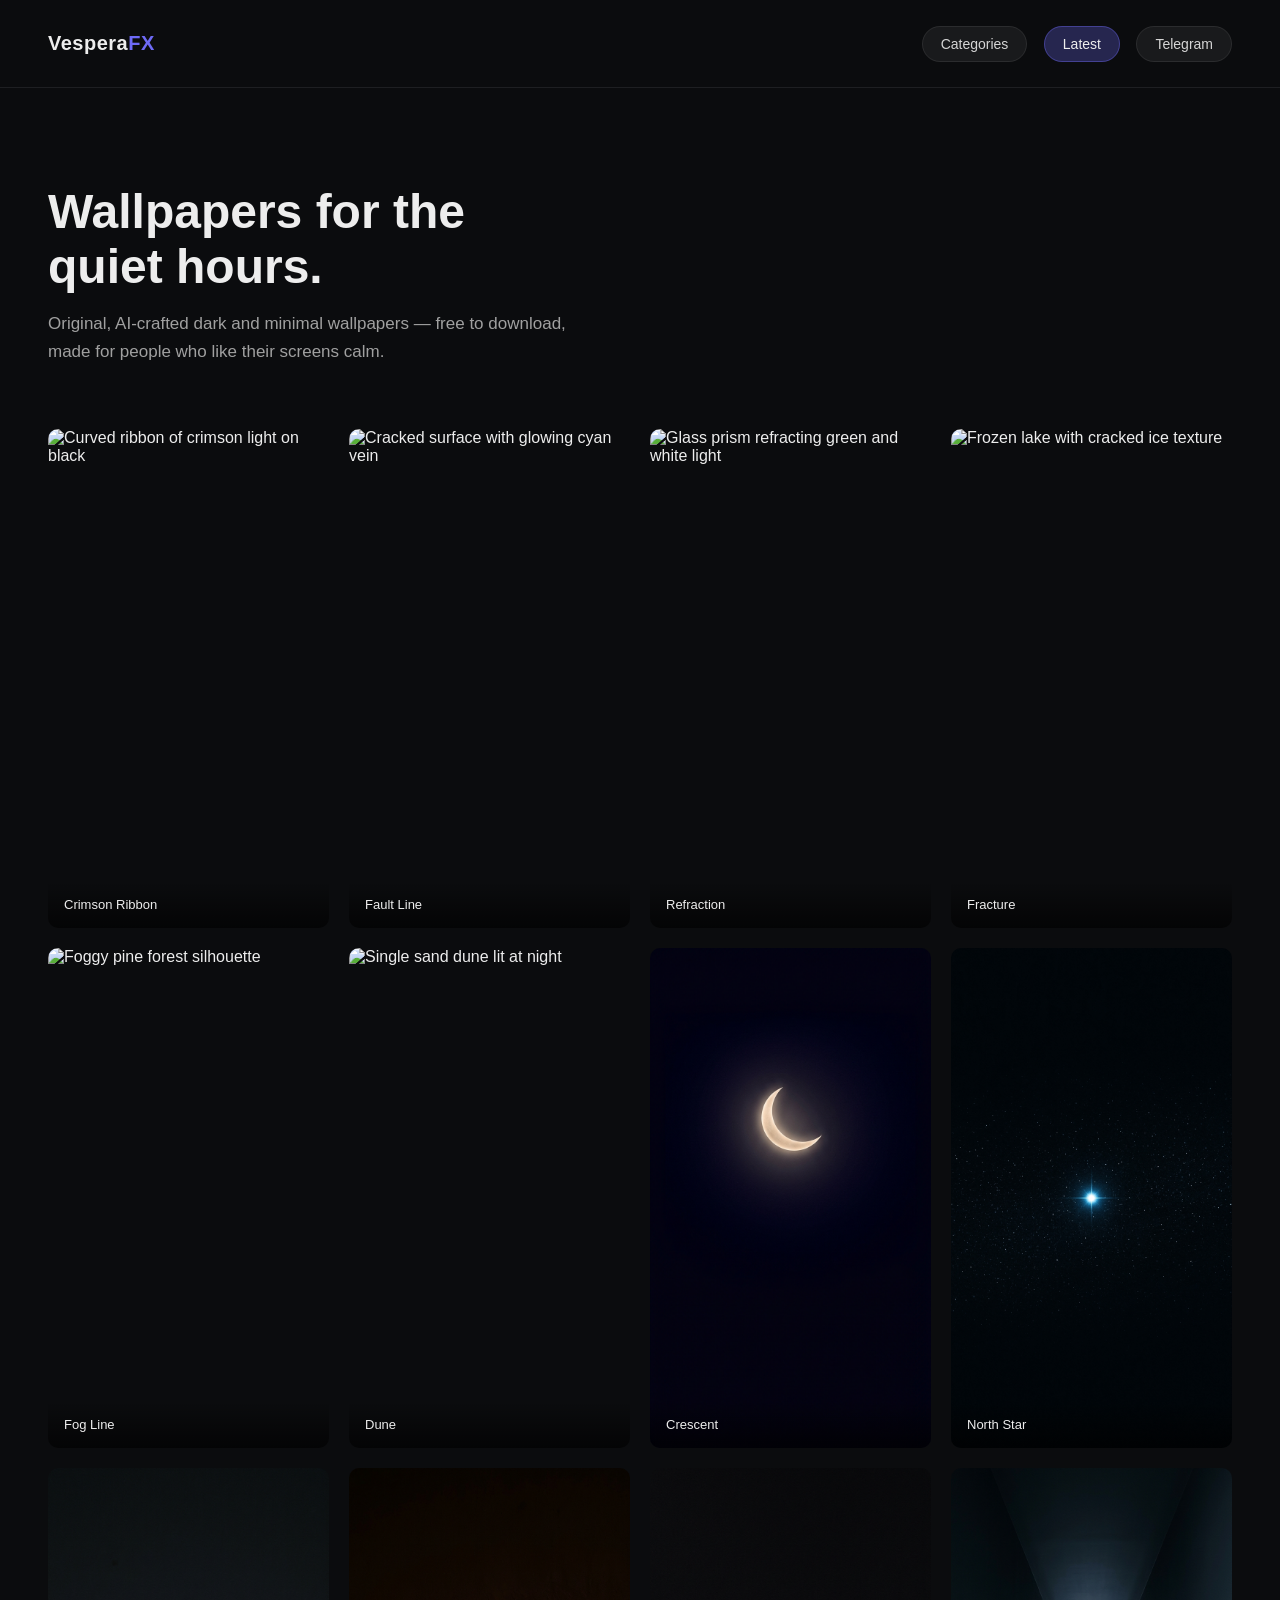
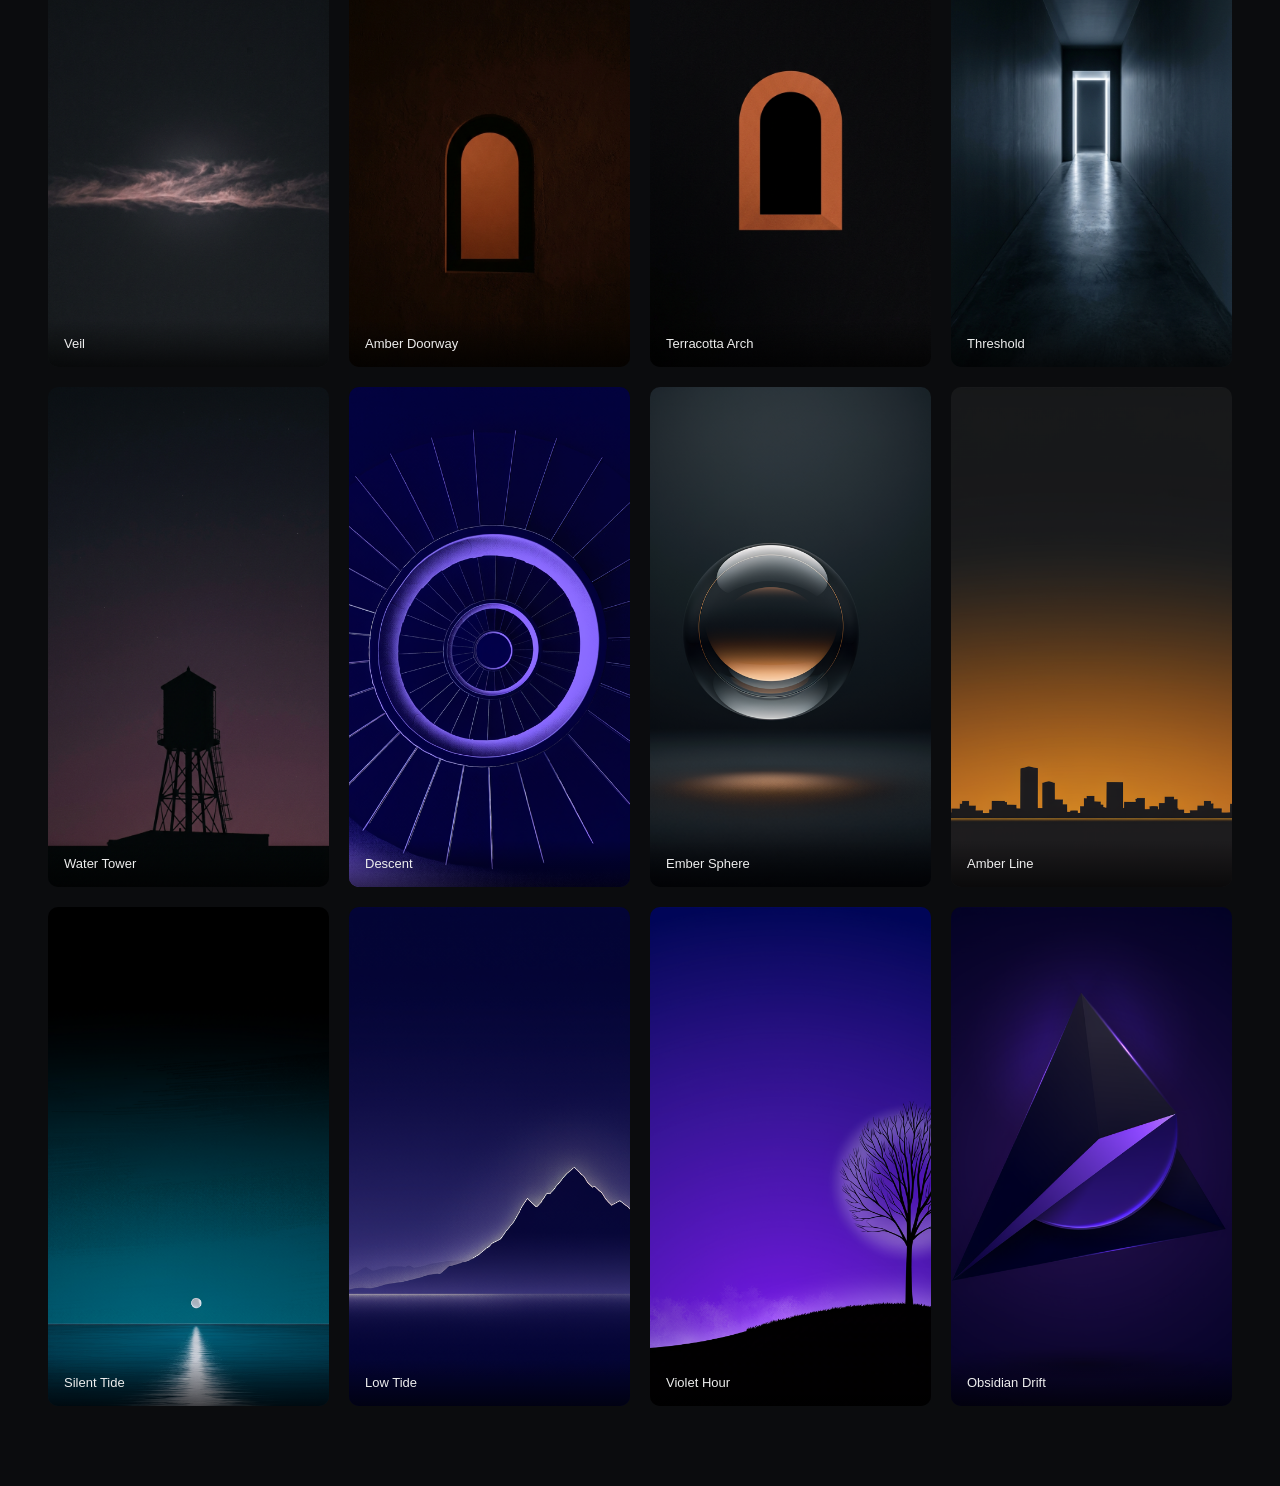
==== index.html @ 7080e842 "Add files via upload" ====
<!DOCTYPE html>
<html lang="en">
<head>
  <meta charset="UTF-8">
  <meta name="viewport" content="width=device-width, initial-scale=1.0">
  <title>Vespera FX — Minimal Dark Wallpapers</title>
  <link rel="stylesheet" href="styles.css?v=3">
</head>

<body>

  <header>
    <div class="logo">Vespera<span>FX</span></div>
    <nav>
      <a href="categories.html">Categories</a>
      <a href="index.html" class="active">Latest</a>
      <a href="#">Telegram</a>
    </nav>
  </header>

  <section class="hero">
    <h1>Wallpapers for the quiet hours.</h1>
    <p>Original, AI-crafted dark and minimal wallpapers — free to download, made for people who like their screens calm.</p>
  </section>

  <!-- Every wallpaper, newest first. This is a real "Latest" feed now, not a fixed 3. -->
  <section class="grid">

    <div class="card" data-resolution="1536 × 2752" data-size="5.0 MB">
      <img src="images/ribbon-light.png" alt="Curved ribbon of crimson light on black">
      <div class="label">Crimson Ribbon</div>
    </div>
    <div class="card" data-resolution="1536 × 2752" data-size="6.6 MB">
      <img src="images/marble-vein.png" alt="Cracked surface with glowing cyan vein">
      <div class="label">Fault Line</div>
    </div>
    <div class="card" data-resolution="1536 × 2752" data-size="5.3 MB">
      <img src="images/geometric-prism.png" alt="Glass prism refracting green and white light">
      <div class="label">Refraction</div>
    </div>
    <div class="card" data-resolution="1008 × 1792" data-size="2.1 MB">
      <img src="images/frozen-lake.png" alt="Frozen lake with cracked ice texture">
      <div class="label">Fracture</div>
    </div>
    <div class="card" data-resolution="1008 × 1792" data-size="1.1 MB">
      <img src="images/pine-forest.png" alt="Foggy pine forest silhouette">
      <div class="label">Fog Line</div>
    </div>
    <div class="card" data-resolution="504 × 896" data-size="0.4 MB">
      <img src="images/sand-dune.png" alt="Single sand dune lit at night">
      <div class="label">Dune</div>
    </div>
    <div class="card" data-resolution="768 × 1376" data-size="1.0 MB">
      <img src="images/crescent-moon.png" alt="Crescent moon with soft glow">
      <div class="label">Crescent</div>
    </div>
    <div class="card" data-resolution="768 × 1376" data-size="1.0 MB">
      <img src="images/star-field.png" alt="Single bright star in a dark star field">
      <div class="label">North Star</div>
    </div>
    <div class="card" data-resolution="768 × 1376" data-size="1.3 MB">
      <img src="images/cloud-layer.png" alt="Thin cloud layer over moonlight">
      <div class="label">Veil</div>
    </div>
    <div class="card" data-resolution="768 × 1376" data-size="1.2 MB">
      <img src="images/arched-doorway.png" alt="Arched doorway with warm light, photographic style">
      <div class="label">Amber Doorway</div>
    </div>
    <div class="card" data-resolution="768 × 1376" data-size="1.2 MB">
      <img src="images/arched-doorway-flat.png" alt="Arched doorway, flat graphic style">
      <div class="label">Terracotta Arch</div>
    </div>
    <div class="card" data-resolution="768 × 1376" data-size="1.2 MB">
      <img src="images/hallway.png" alt="Empty modern hallway with one light source">
      <div class="label">Threshold</div>
    </div>
    <div class="card" data-resolution="768 × 1376" data-size="1.2 MB">
      <img src="images/water-tower.png" alt="Rooftop water tower silhouette against dusk sky">
      <div class="label">Water Tower</div>
    </div>
    <div class="card" data-resolution="1152 × 896" data-size="1.0 MB">
      <img src="images/spiral-staircase.png" alt="Spiral staircase viewed from above">
      <div class="label">Descent</div>
    </div>
    <div class="card" data-resolution="1152 × 896" data-size="743 KB">
      <img src="images/glass-orb.png" alt="Floating glass orb with amber glow">
      <div class="label">Ember Sphere</div>
    </div>
    <div class="card" data-resolution="1152 × 896" data-size="471 KB">
      <img src="images/city-skyline.png" alt="Distant city skyline silhouette at sunset">
      <div class="label">Amber Line</div>
    </div>
    <div class="card" data-resolution="1152 × 896" data-size="697 KB">
      <img src="images/ocean-horizon.png" alt="Calm ocean horizon with moon reflection">
      <div class="label">Silent Tide</div>
    </div>
    <div class="card" data-resolution="1152 × 896" data-size="741 KB">
      <img src="images/mountain.png" alt="Mountain silhouette with glowing edge at night">
      <div class="label">Low Tide</div>
    </div>
    <div class="card" data-resolution="1152 × 896" data-size="656 KB">
      <img src="images/lone-tree.png" alt="Lone tree silhouette under violet night sky">
      <div class="label">Violet Hour</div>
    </div>
    <div class="card" data-resolution="1152 × 896" data-size="461 KB">
      <img src="images/abstract-shape.png" alt="Abstract violet shape on dark background">
      <div class="label">Obsidian Drift</div>
    </div>

  </section>

  <div class="lightbox" id="lightbox">
    <button class="lightbox-close" id="lightboxClose">&times;</button>
    <img class="lightbox-image" id="lightboxImage" src="" alt="">
    <div class="lightbox-info">
      <h3 id="lightboxName"></h3>
      <div class="meta" id="lightboxMeta"></div>
    </div>
    <a class="lightbox-download" id="lightboxDownload" href="" download>Download Wallpaper</a>
  </div>

  <script src="script.js?v=2"></script>
</body>
</html>
---- styles.css ----
/* This is CSS: it controls how things LOOK. HTML controls WHAT exists, CSS controls HOW it appears. */
/* This file is now shared by every page on the site - edit it once, every page updates. */

* {
  margin: 0;
  padding: 0;
  box-sizing: border-box;
  /* This resets every element to have no default spacing, so we control it ourselves */
}

body {
  background: #0B0C0E;
  color: #EDEDED;
  font-family: 'Helvetica Neue', Arial, sans-serif;
}

header {
  padding: 32px 48px;
  display: flex;
  justify-content: space-between;
  align-items: center;
  border-bottom: 1px solid #1E1F22;
}

.logo {
  font-size: 20px;
  font-weight: 600;
  letter-spacing: 0.5px;
}

.logo span {
  color: #6E6AF6;
  /* A single accent color used sparingly, on purpose */
}

nav a {
  color: #D5D5D5;
  text-decoration: none;
  margin-left: 12px;
  font-size: 14px;
  padding: 9px 18px;
  border-radius: 20px;
  background: rgba(255, 255, 255, 0.06);
  border: 1px solid rgba(255, 255, 255, 0.08);
  transition: background 0.2s ease, color 0.2s ease;
}

nav a:hover {
  background: rgba(110, 106, 246, 0.18);
  color: #EDEDED;
}

nav a.active {
  color: #EDEDED;
  background: rgba(110, 106, 246, 0.28);
  border-color: rgba(110, 106, 246, 0.4);
  /* Highlights whichever page you're currently on */
}

.hero {
  padding: 96px 48px 64px;
  max-width: 640px;
}

.hero h1 {
  font-size: 48px;
  line-height: 1.15;
  font-weight: 700;
  margin-bottom: 16px;
}

.hero p {
  color: #A0A0A0;
  font-size: 17px;
  line-height: 1.6;
}

.page-heading {
  padding: 64px 48px 32px;
}

.page-heading h1 {
  font-size: 32px;
  margin-bottom: 8px;
}

.page-heading p {
  color: #A0A0A0;
  font-size: 15px;
}

.category-label {
  padding: 0 48px;
  font-size: 13px;
  color: #6E6AF6;
  text-transform: uppercase;
  letter-spacing: 1px;
  margin-bottom: 16px;
  margin-top: 40px;
}

/* --- Category picker tiles (the categories.html hub page) --- */

.category-grid {
  display: grid;
  grid-template-columns: repeat(auto-fill, minmax(280px, 1fr));
  gap: 24px;
  padding: 0 48px 80px;
}

.category-tile {
  position: relative;
  aspect-ratio: 4 / 3;
  border-radius: 12px;
  overflow: hidden;
  text-decoration: none;
  display: block;
  cursor: pointer;
}

.category-tile img {
  width: 100%;
  height: 100%;
  object-fit: cover;
  transition: transform 0.3s ease;
}

.category-tile:hover img {
  transform: scale(1.05);
}

.category-tile::after {
  content: "";
  position: absolute;
  inset: 0;
  background: linear-gradient(to top, rgba(0,0,0,0.75) 0%, rgba(0,0,0,0.2) 55%, rgba(0,0,0,0.35) 100%);
  /* Darkens the whole tile evenly so white text is readable no matter what the cover image looks like */
}

.category-tile-text {
  position: absolute;
  bottom: 0;
  left: 0;
  right: 0;
  padding: 24px;
  z-index: 1;
}

.category-tile-text h3 {
  font-size: 22px;
  color: #EDEDED;
  margin-bottom: 4px;
}

.category-tile-text span {
  font-size: 13px;
  color: #A0A0A0;
}

.breadcrumb {
  padding: 0 48px;
  margin-top: 24px;
}

.breadcrumb a {
  color: #A0A0A0;
  text-decoration: none;
  font-size: 14px;
}

.breadcrumb a:hover {
  color: #EDEDED;
}

.grid {
  display: grid;
  grid-template-columns: repeat(auto-fill, minmax(260px, 1fr));
  gap: 20px;
  padding: 0 48px 80px;
  /* auto-fill + minmax means the grid rearranges itself on any screen size */
}

.card {
  aspect-ratio: 9 / 16;
  border-radius: 10px;
  position: relative;
  overflow: hidden;
  /* overflow: hidden makes sure the image respects the rounded corners instead of poking out square */
}

.card img {
  width: 100%;
  height: 100%;
  object-fit: cover;
  display: block;
  /* object-fit: cover crops the image to fill the card without stretching or squishing it */
  transition: transform 0.3s ease;
}

.card:hover img {
  transform: scale(1.04);
  /* A tiny zoom on hover - a small, deliberate touch instead of a flashy effect */
}

.card .label {
  position: absolute;
  bottom: 0;
  left: 0;
  right: 0;
  padding: 16px;
  font-size: 13px;
  color: #EDEDED;
  background: linear-gradient(to top, rgba(0,0,0,0.65), transparent);
  /* This gradient overlay is what makes white text readable over ANY image, dark or light */
}

.card {
  cursor: pointer;
  /* Signals to the visitor that clicking this does something */
}

/* --- Lightbox: the full-screen viewer that appears when you click a card --- */

.lightbox {
  display: none;
  /* Hidden by default. JavaScript adds the "open" class to reveal it. */
  position: fixed;
  inset: 0;
  /* inset: 0 is shorthand for top/right/bottom/left: 0 - covers the whole screen */
  background: rgba(5, 5, 8, 0.92);
  z-index: 100;
  flex-direction: column;
  align-items: center;
  justify-content: center;
  gap: 20px;
  padding: 40px;
}

.lightbox.open {
  display: flex;
  /* This is the only rule that matters for showing/hiding - JS just toggles this class */
}

.lightbox-image {
  max-width: 90vw;
  max-height: 75vh;
  object-fit: contain;
  border-radius: 8px;
}

.lightbox-download {
  background: #6E6AF6;
  color: #EDEDED;
  text-decoration: none;
  padding: 12px 28px;
  border-radius: 6px;
  font-size: 14px;
  font-weight: 600;
}

.lightbox-close {
  position: absolute;
  top: 24px;
  right: 32px;
  background: none;
  border: none;
  color: #EDEDED;
  font-size: 32px;
  cursor: pointer;
  line-height: 1;
}

.lightbox-info {
  text-align: center;
}

.lightbox-info h3 {
  font-size: 18px;
  color: #EDEDED;
  margin-bottom: 4px;
}

.lightbox-info .meta {
  font-size: 13px;
  color: #A0A0A0;
  /* Shows "1152 x 896 · 461 KB" style details, pulled from each image's real file data */
}

/* --- Mobile adjustments: everything above was sized for desktop. --- */
/* This block only applies below 600px wide, i.e. phones. */
@media (max-width: 600px) {

  header {
    padding: 20px 20px;
    flex-wrap: wrap;
    gap: 12px;
  }

  .logo {
    font-size: 18px;
  }

  nav a {
    font-size: 13px;
    padding: 7px 14px;
    margin-left: 8px;
  }

  .hero {
    padding: 48px 20px 40px;
  }

  .hero h1 {
    font-size: 32px;
    /* Was 48px - too large for a narrow screen, wraps awkwardly and crowds the caption below it */
  }

  .hero p {
    font-size: 15px;
  }

  .page-heading {
    padding: 40px 20px 24px;
  }

  .page-heading h1 {
    font-size: 26px;
  }

  .grid, .category-grid {
    padding: 0 20px 48px;
    gap: 14px;
  }

  .grid {
    grid-template-columns: repeat(2, 1fr);
    /* Overrides the desktop auto-fill rule, which was collapsing to 1 column
       on narrow screens since nothing fit its 260px minimum - that's what
       caused the "one wallpaper per screen, scroll like reels" feel. */
    gap: 10px;
  }

  .card .label {
    font-size: 12px;
    padding: 10px;
  }

  .category-label {
    padding: 0 20px;
  }

  .breadcrumb {
    padding: 0 20px;
  }
}
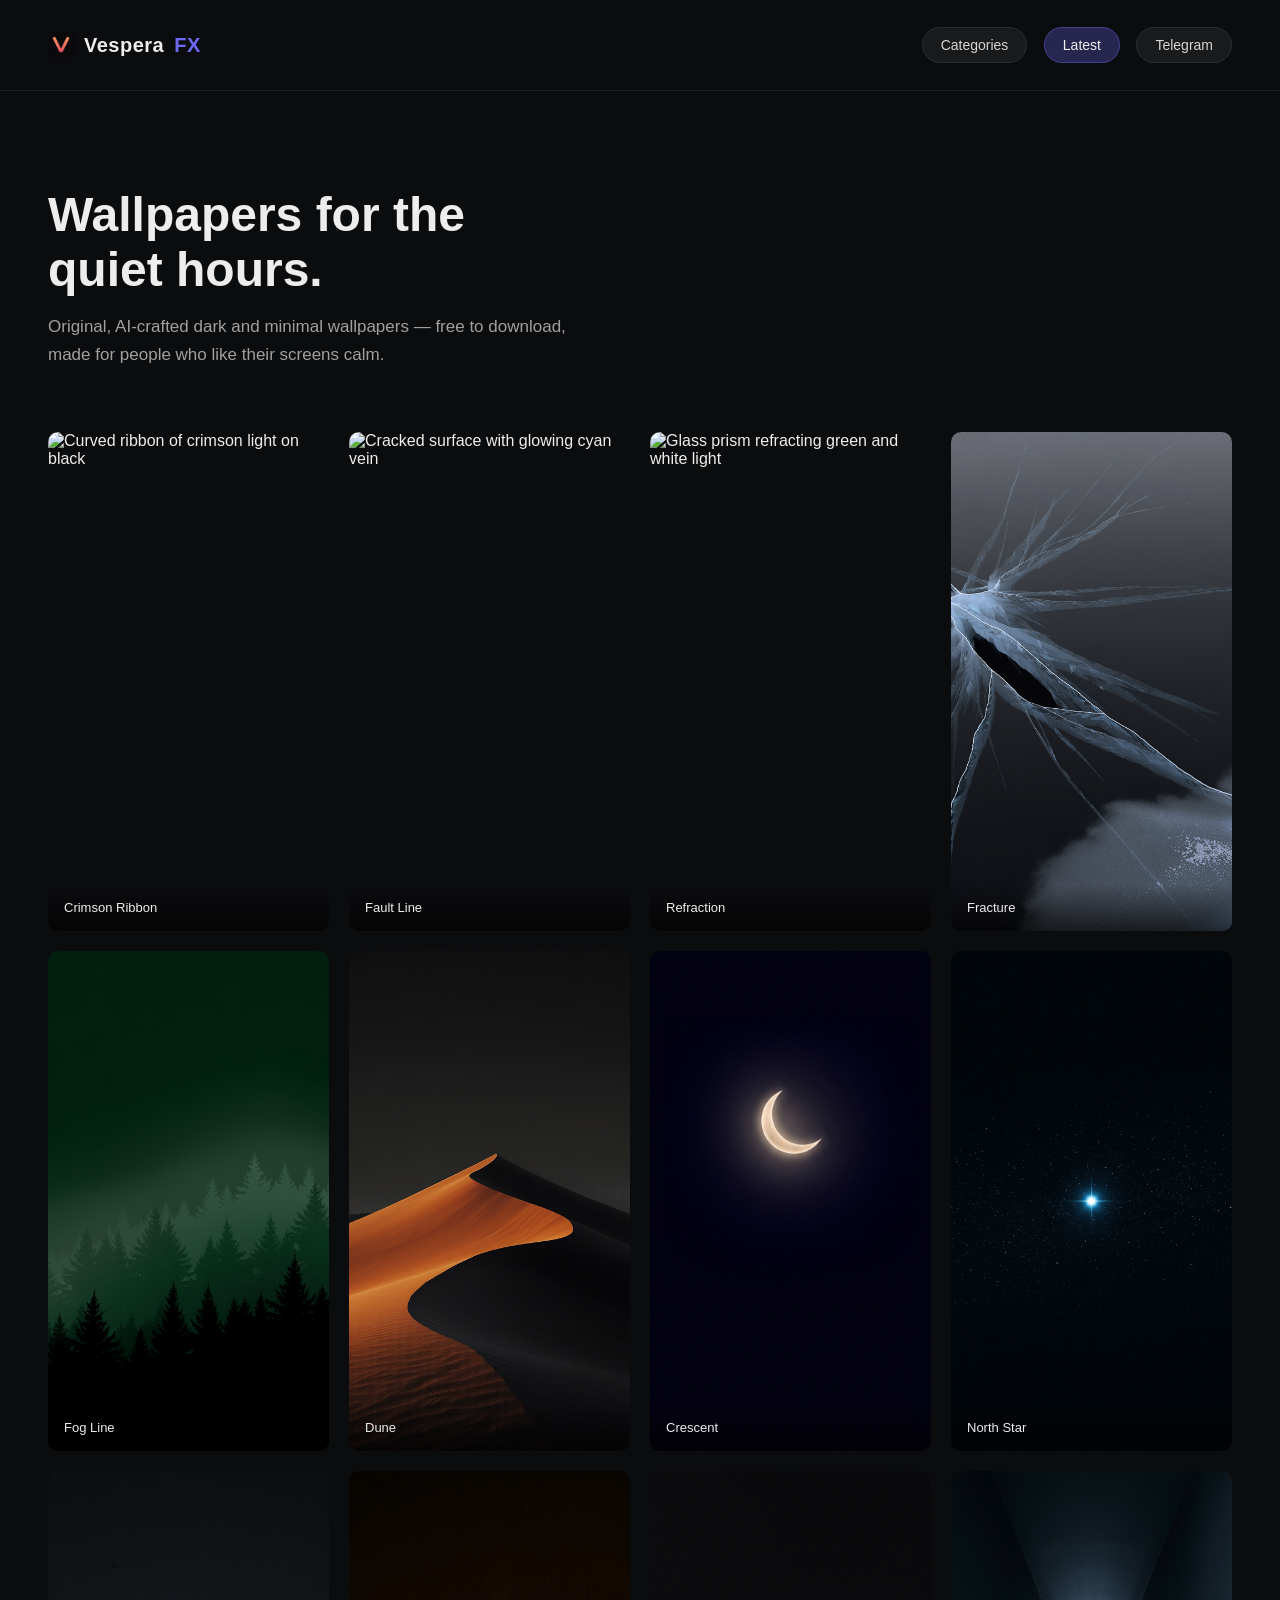
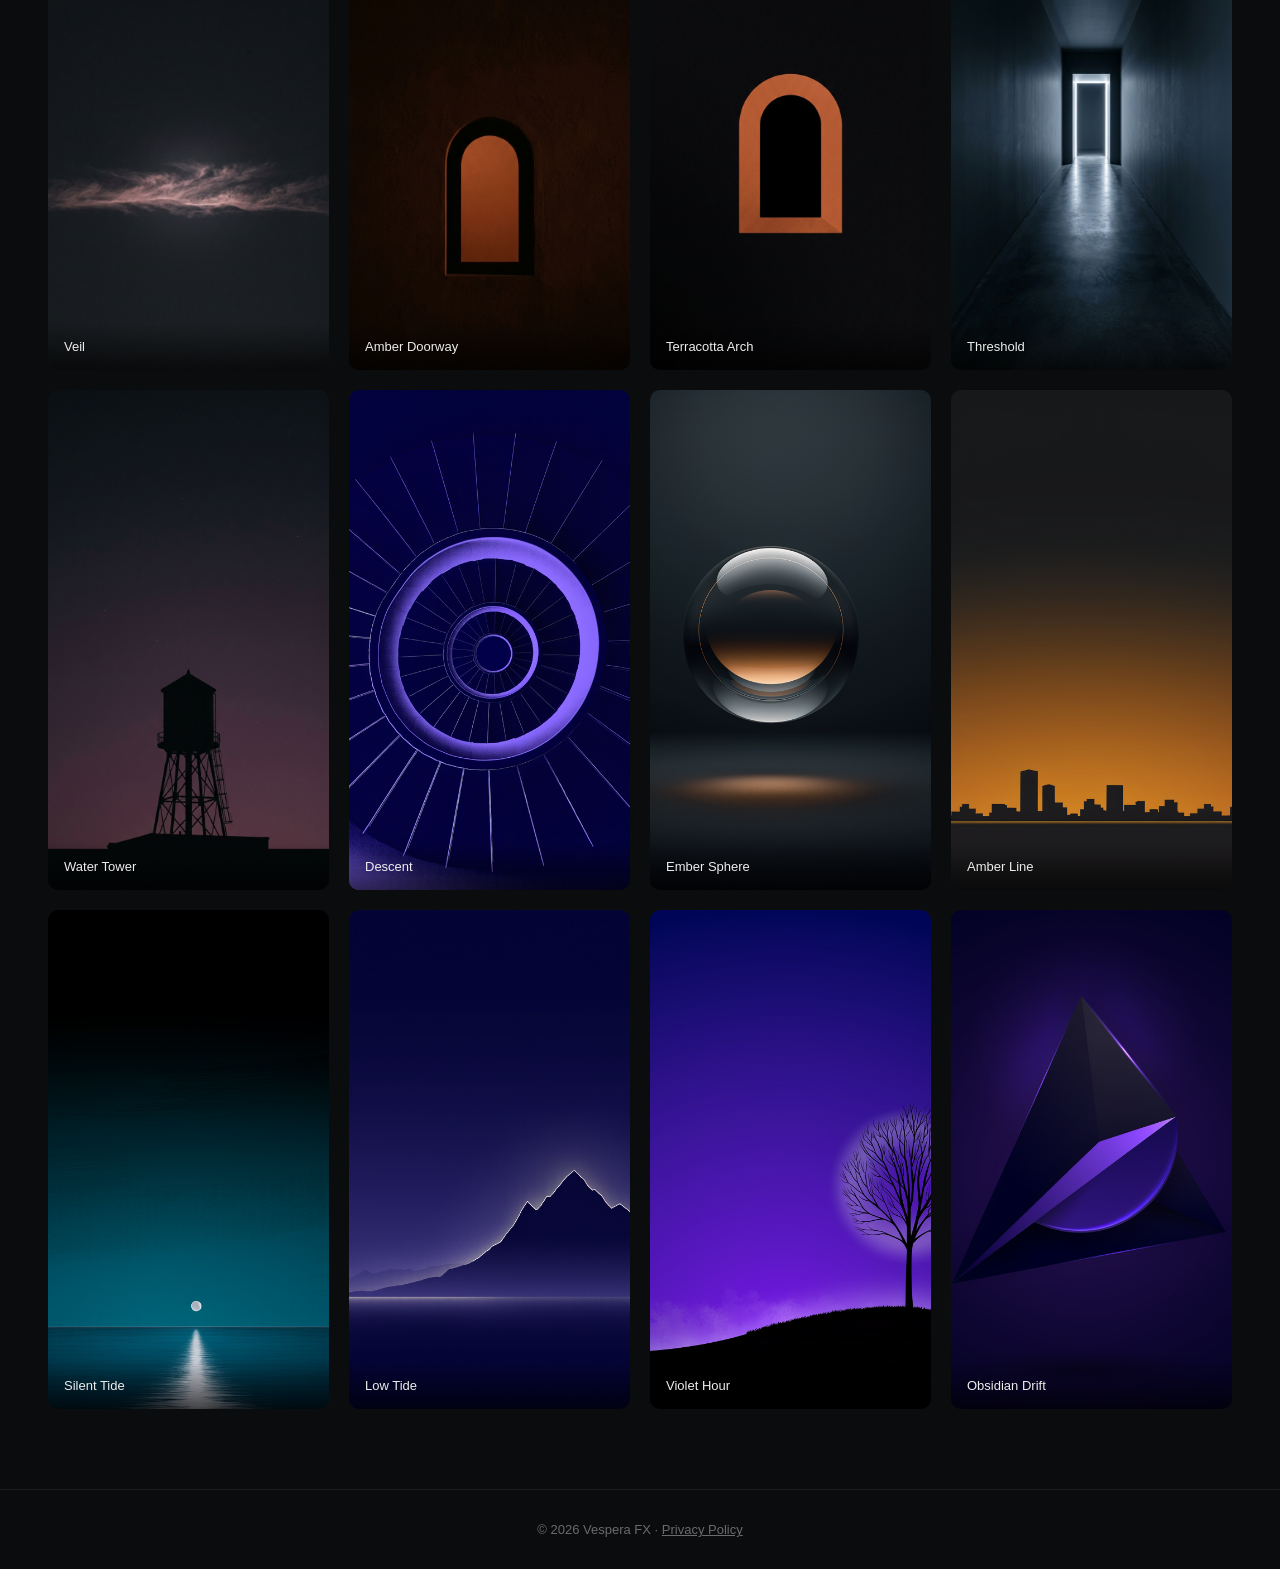
==== commit cb1cbbba: "Add files via upload" ====
--- a/index.html
+++ b/index.html
@@ -4,17 +4,18 @@
   <meta charset="UTF-8">
   <meta name="viewport" content="width=device-width, initial-scale=1.0">
   <title>Vespera FX — Minimal Dark Wallpapers</title>
-  <link rel="stylesheet" href="styles.css?v=3">
+  <link rel="icon" type="image/png" href="logo.png">
+  <link rel="stylesheet" href="styles.css?v=4">
 </head>
 
 <body>
 
   <header>
-    <div class="logo">Vespera<span>FX</span></div>
+    <div class="logo"><img src="logo.png" alt="Vespera FX logo" class="logo-icon">Vespera<span>FX</span></div>
     <nav>
       <a href="categories.html">Categories</a>
       <a href="index.html" class="active">Latest</a>
-      <a href="#">Telegram</a>
+      <a href="https://t.me/VesperaLabs" target="_blank" rel="noopener">Telegram</a>
     </nav>
   </header>
 
@@ -120,5 +121,8 @@
   </div>
 
   <script src="script.js?v=2"></script>
+  <footer style="text-align: center; padding: 32px 20px; border-top: 1px solid #1E1F22; color: #6B6B6B; font-size: 13px;">
+    &copy; 2026 Vespera FX &middot; <a href="privacy.html" style="color: #6B6B6B;">Privacy Policy</a>
+  </footer>
 </body>
 </html>
--- a/styles.css
+++ b/styles.css
@@ -26,6 +26,15 @@
   font-size: 20px;
   font-weight: 600;
   letter-spacing: 0.5px;
+  display: flex;
+  align-items: center;
+  gap: 10px;
+}
+
+.logo-icon {
+  width: 26px;
+  height: 26px;
+  display: block;
 }
 
 .logo span {
@@ -300,6 +309,11 @@
     font-size: 18px;
   }
 
+  .logo-icon {
+    width: 20px;
+    height: 20px;
+  }
+
   nav a {
     font-size: 13px;
     padding: 7px 14px;
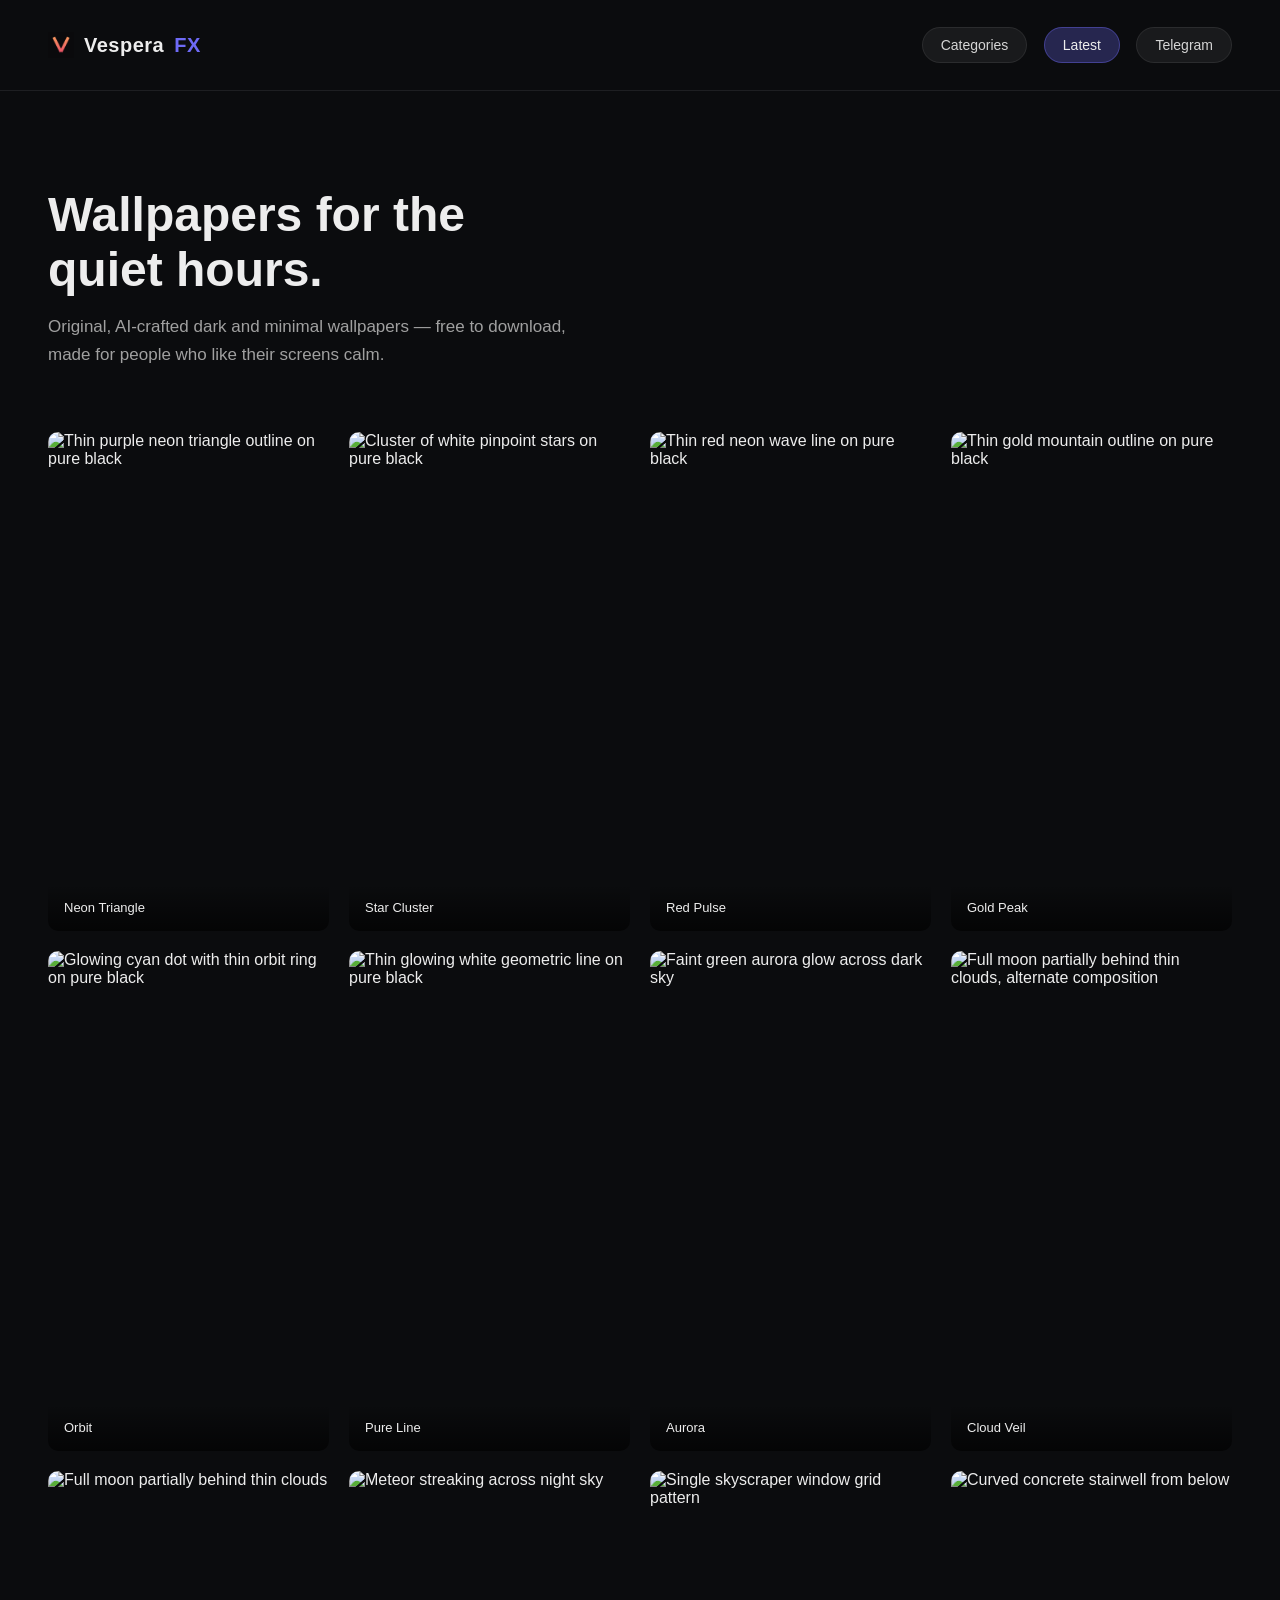
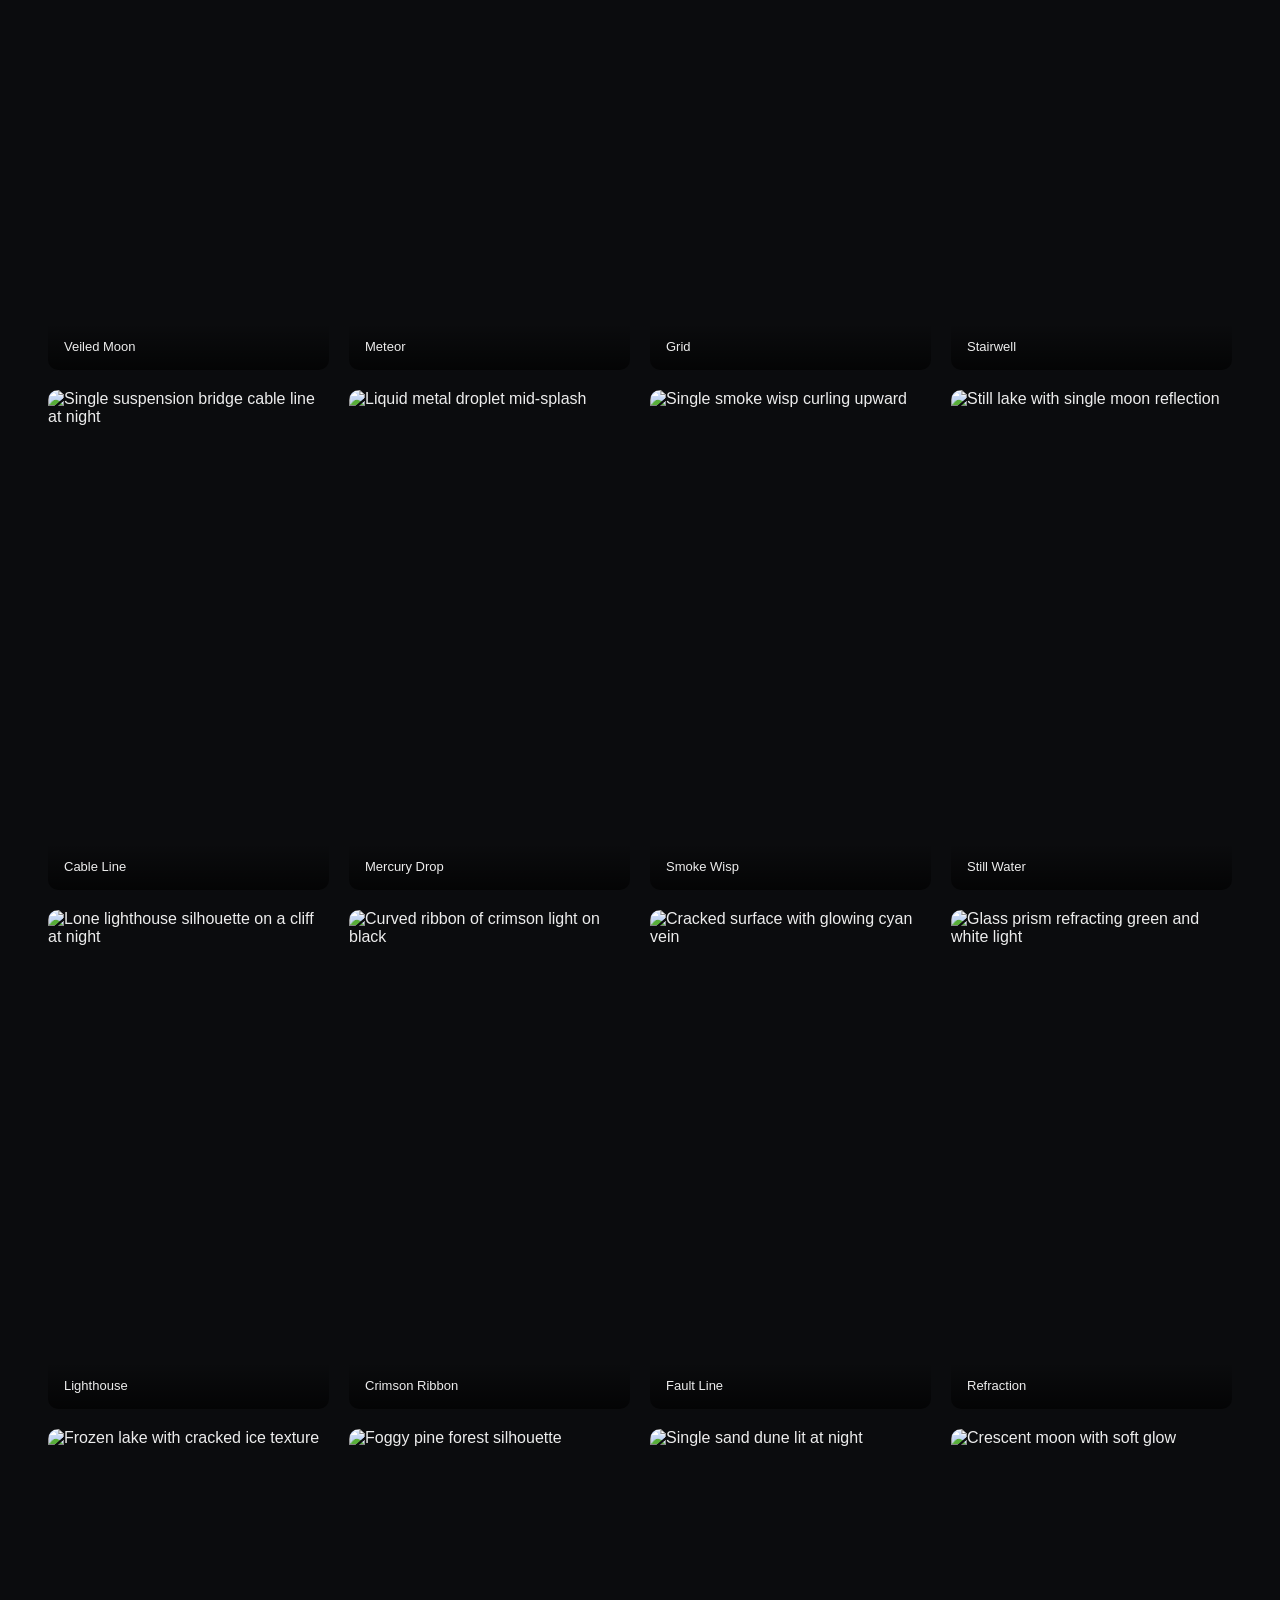
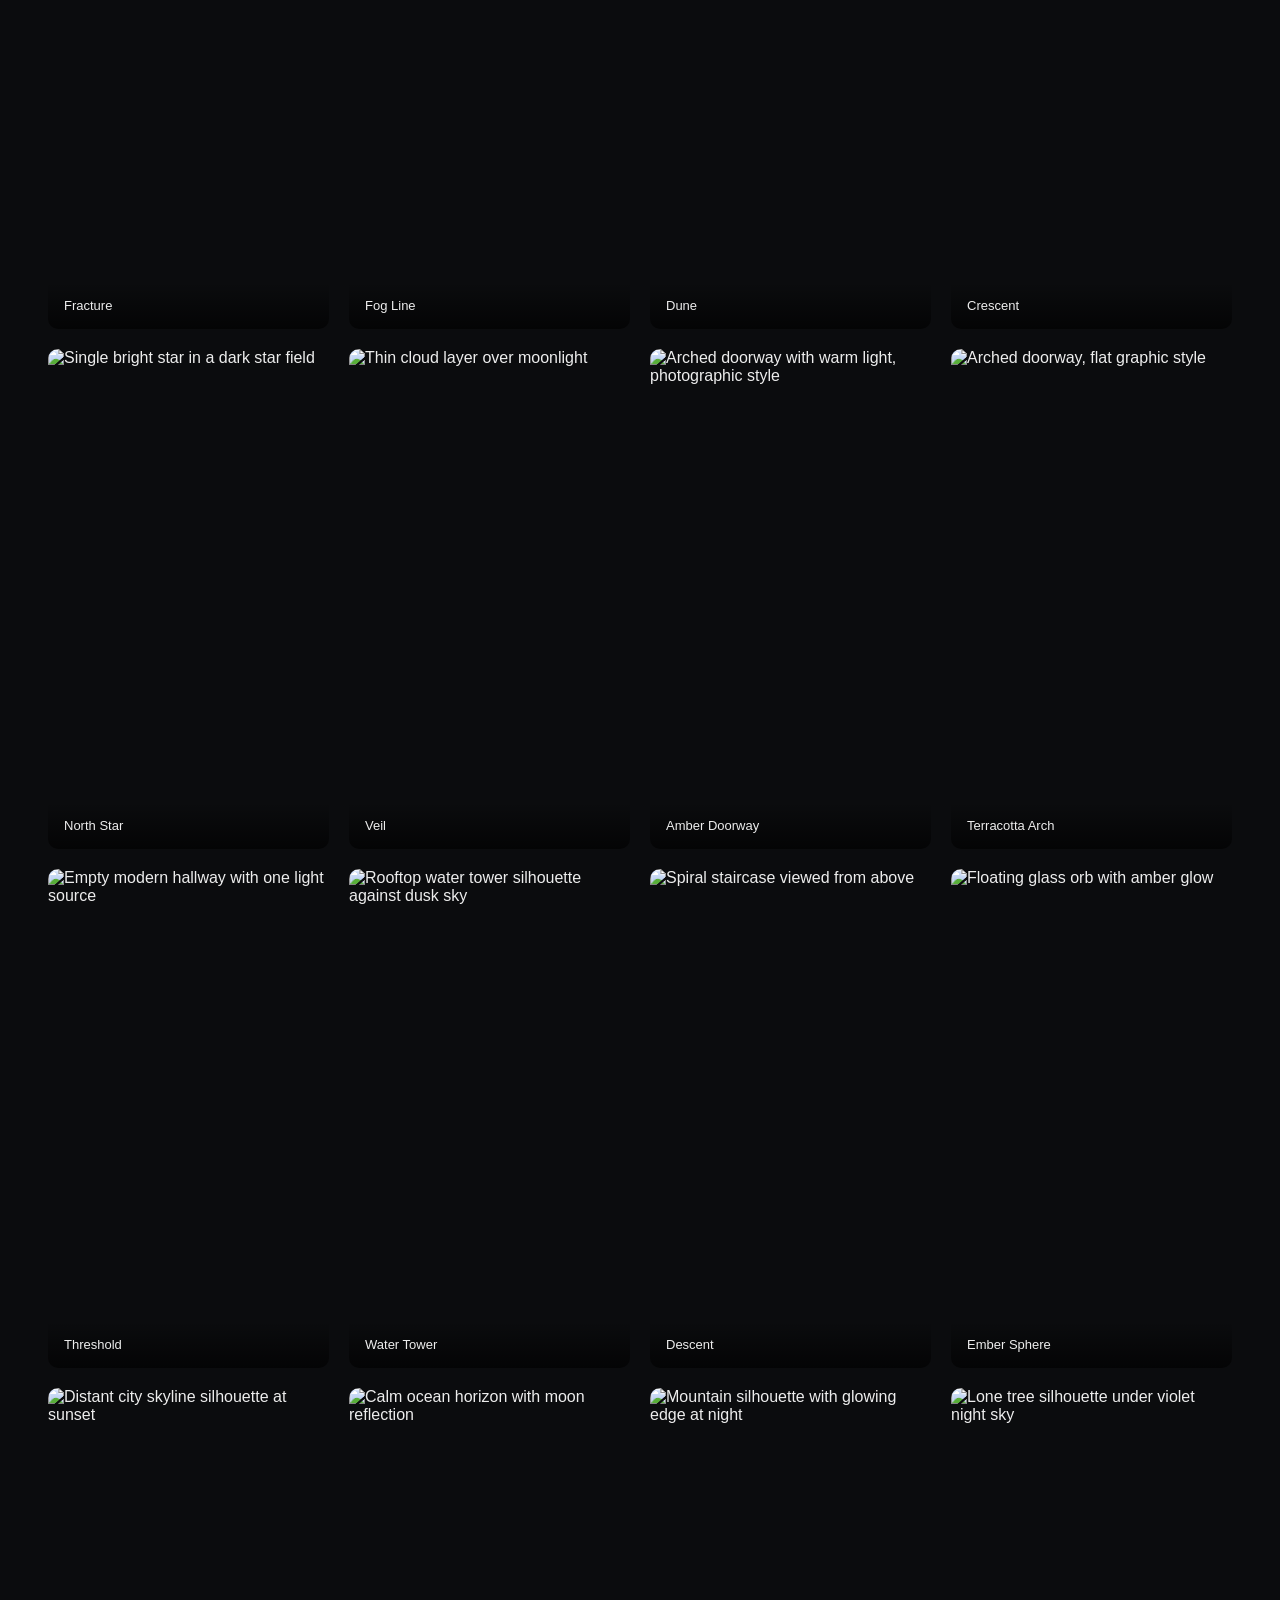
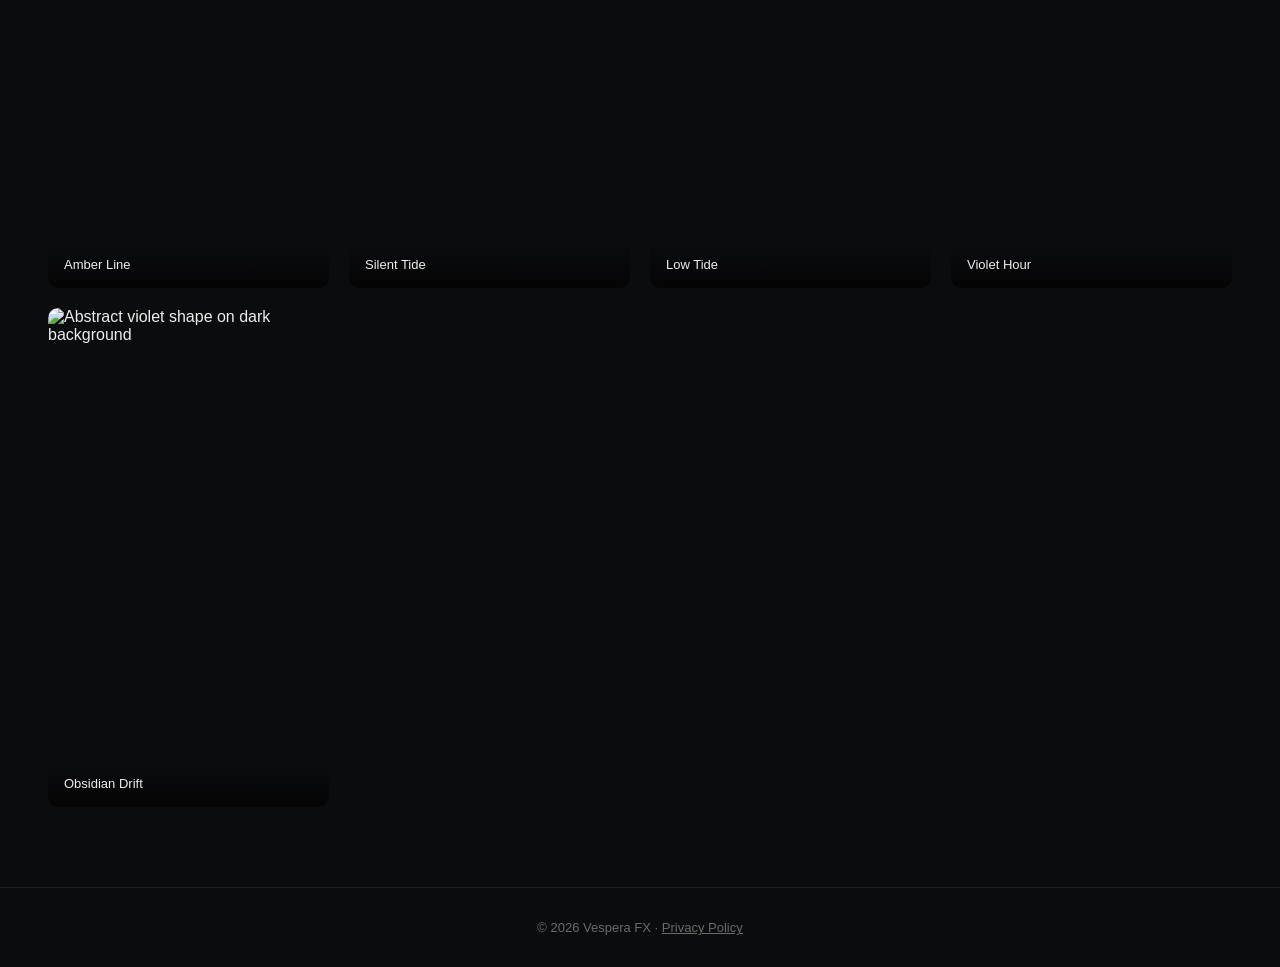
==== commit e5fc523e: "Add files via upload" ====
--- a/index.html
+++ b/index.html
@@ -5,7 +5,7 @@
   <meta name="viewport" content="width=device-width, initial-scale=1.0">
   <title>Vespera FX — Minimal Dark Wallpapers</title>
   <link rel="icon" type="image/png" href="logo.png">
-  <link rel="stylesheet" href="styles.css?v=4">
+  <link rel="stylesheet" href="styles.css?v=5">
 </head>
 
 <body>
@@ -27,84 +27,152 @@
   <!-- Every wallpaper, newest first. This is a real "Latest" feed now, not a fixed 3. -->
   <section class="grid">
 
+    <div class="card" data-resolution="720 × 1280" data-size="69 KB">
+      <img src="images/thumbs/amoled-triangle.jpg" data-full="images/amoled-triangle.png" alt="Thin purple neon triangle outline on pure black" loading="lazy">
+      <div class="label">Neon Triangle</div>
+    </div>
+    <div class="card" data-resolution="720 × 1280" data-size="43 KB">
+      <img src="images/thumbs/amoled-stars.jpg" data-full="images/amoled-stars.png" alt="Cluster of white pinpoint stars on pure black" loading="lazy">
+      <div class="label">Star Cluster</div>
+    </div>
+    <div class="card" data-resolution="720 × 1280" data-size="59 KB">
+      <img src="images/thumbs/amoled-wave.jpg" data-full="images/amoled-wave.png" alt="Thin red neon wave line on pure black" loading="lazy">
+      <div class="label">Red Pulse</div>
+    </div>
+    <div class="card" data-resolution="720 × 1280" data-size="39 KB">
+      <img src="images/thumbs/amoled-peak.jpg" data-full="images/amoled-peak.png" alt="Thin gold mountain outline on pure black" loading="lazy">
+      <div class="label">Gold Peak</div>
+    </div>
+    <div class="card" data-resolution="720 × 1280" data-size="26 KB">
+      <img src="images/thumbs/amoled-orbit.jpg" data-full="images/amoled-orbit.png" alt="Glowing cyan dot with thin orbit ring on pure black" loading="lazy">
+      <div class="label">Orbit</div>
+    </div>
+    <div class="card" data-resolution="720 × 1280" data-size="40 KB">
+      <img src="images/thumbs/amoled-outline.jpg" data-full="images/amoled-outline.png" alt="Thin glowing white geometric line on pure black" loading="lazy">
+      <div class="label">Pure Line</div>
+    </div>
+    <div class="card" data-resolution="720 × 1280" data-size="0.4 MB">
+      <img src="images/thumbs/aurora.jpg" data-full="images/aurora.png" alt="Faint green aurora glow across dark sky" loading="lazy">
+      <div class="label">Aurora</div>
+    </div>
+    <div class="card" data-resolution="720 × 1280" data-size="0.7 MB">
+      <img src="images/thumbs/moon-veiled-2.jpg" data-full="images/moon-veiled-2.png" alt="Full moon partially behind thin clouds, alternate composition" loading="lazy">
+      <div class="label">Cloud Veil</div>
+    </div>
+    <div class="card" data-resolution="720 × 1280" data-size="0.7 MB">
+      <img src="images/thumbs/moon-veiled-1.jpg" data-full="images/moon-veiled-1.png" alt="Full moon partially behind thin clouds" loading="lazy">
+      <div class="label">Veiled Moon</div>
+    </div>
+    <div class="card" data-resolution="720 × 1280" data-size="0.6 MB">
+      <img src="images/thumbs/meteor.jpg" data-full="images/meteor.png" alt="Meteor streaking across night sky" loading="lazy">
+      <div class="label">Meteor</div>
+    </div>
+    <div class="card" data-resolution="720 × 1280" data-size="1.1 MB">
+      <img src="images/thumbs/skyscraper.jpg" data-full="images/skyscraper.png" alt="Single skyscraper window grid pattern" loading="lazy">
+      <div class="label">Grid</div>
+    </div>
+    <div class="card" data-resolution="720 × 1280" data-size="0.7 MB">
+      <img src="images/thumbs/stairwell.jpg" data-full="images/stairwell.png" alt="Curved concrete stairwell from below" loading="lazy">
+      <div class="label">Stairwell</div>
+    </div>
+    <div class="card" data-resolution="720 × 1280" data-size="0.7 MB">
+      <img src="images/thumbs/bridge-cable.jpg" data-full="images/bridge-cable.png" alt="Single suspension bridge cable line at night" loading="lazy">
+      <div class="label">Cable Line</div>
+    </div>
+    <div class="card" data-resolution="720 × 1280" data-size="0.7 MB">
+      <img src="images/thumbs/liquid-droplet.jpg" data-full="images/liquid-droplet.png" alt="Liquid metal droplet mid-splash" loading="lazy">
+      <div class="label">Mercury Drop</div>
+    </div>
+    <div class="card" data-resolution="720 × 1280" data-size="0.4 MB">
+      <img src="images/thumbs/smoke-wisp.jpg" data-full="images/smoke-wisp.png" alt="Single smoke wisp curling upward" loading="lazy">
+      <div class="label">Smoke Wisp</div>
+    </div>
+    <div class="card" data-resolution="720 × 1280" data-size="0.3 MB">
+      <img src="images/thumbs/lake-reflection.jpg" data-full="images/lake-reflection.png" alt="Still lake with single moon reflection" loading="lazy">
+      <div class="label">Still Water</div>
+    </div>
+    <div class="card" data-resolution="720 × 1280" data-size="0.4 MB">
+      <img src="images/thumbs/lighthouse.jpg" data-full="images/lighthouse.png" alt="Lone lighthouse silhouette on a cliff at night" loading="lazy">
+      <div class="label">Lighthouse</div>
+    </div>
     <div class="card" data-resolution="1536 × 2752" data-size="5.0 MB">
-      <img src="images/ribbon-light.png" alt="Curved ribbon of crimson light on black">
+      <img src="images/thumbs/ribbon-light.jpg" data-full="images/ribbon-light.png" alt="Curved ribbon of crimson light on black" loading="lazy">
       <div class="label">Crimson Ribbon</div>
     </div>
     <div class="card" data-resolution="1536 × 2752" data-size="6.6 MB">
-      <img src="images/marble-vein.png" alt="Cracked surface with glowing cyan vein">
+      <img src="images/thumbs/marble-vein.jpg" data-full="images/marble-vein.png" alt="Cracked surface with glowing cyan vein" loading="lazy">
       <div class="label">Fault Line</div>
     </div>
     <div class="card" data-resolution="1536 × 2752" data-size="5.3 MB">
-      <img src="images/geometric-prism.png" alt="Glass prism refracting green and white light">
+      <img src="images/thumbs/geometric-prism.jpg" data-full="images/geometric-prism.png" alt="Glass prism refracting green and white light" loading="lazy">
       <div class="label">Refraction</div>
     </div>
     <div class="card" data-resolution="1008 × 1792" data-size="2.1 MB">
-      <img src="images/frozen-lake.png" alt="Frozen lake with cracked ice texture">
+      <img src="images/thumbs/frozen-lake.jpg" data-full="images/frozen-lake.png" alt="Frozen lake with cracked ice texture" loading="lazy">
       <div class="label">Fracture</div>
     </div>
     <div class="card" data-resolution="1008 × 1792" data-size="1.1 MB">
-      <img src="images/pine-forest.png" alt="Foggy pine forest silhouette">
+      <img src="images/thumbs/pine-forest.jpg" data-full="images/pine-forest.png" alt="Foggy pine forest silhouette" loading="lazy">
       <div class="label">Fog Line</div>
     </div>
     <div class="card" data-resolution="504 × 896" data-size="0.4 MB">
-      <img src="images/sand-dune.png" alt="Single sand dune lit at night">
+      <img src="images/thumbs/sand-dune.jpg" data-full="images/sand-dune.png" alt="Single sand dune lit at night" loading="lazy">
       <div class="label">Dune</div>
     </div>
     <div class="card" data-resolution="768 × 1376" data-size="1.0 MB">
-      <img src="images/crescent-moon.png" alt="Crescent moon with soft glow">
+      <img src="images/thumbs/crescent-moon.jpg" data-full="images/crescent-moon.png" alt="Crescent moon with soft glow" loading="lazy">
       <div class="label">Crescent</div>
     </div>
     <div class="card" data-resolution="768 × 1376" data-size="1.0 MB">
-      <img src="images/star-field.png" alt="Single bright star in a dark star field">
+      <img src="images/thumbs/star-field.jpg" data-full="images/star-field.png" alt="Single bright star in a dark star field" loading="lazy">
       <div class="label">North Star</div>
     </div>
     <div class="card" data-resolution="768 × 1376" data-size="1.3 MB">
-      <img src="images/cloud-layer.png" alt="Thin cloud layer over moonlight">
+      <img src="images/thumbs/cloud-layer.jpg" data-full="images/cloud-layer.png" alt="Thin cloud layer over moonlight" loading="lazy">
       <div class="label">Veil</div>
     </div>
     <div class="card" data-resolution="768 × 1376" data-size="1.2 MB">
-      <img src="images/arched-doorway.png" alt="Arched doorway with warm light, photographic style">
+      <img src="images/thumbs/arched-doorway.jpg" data-full="images/arched-doorway.png" alt="Arched doorway with warm light, photographic style" loading="lazy">
       <div class="label">Amber Doorway</div>
     </div>
     <div class="card" data-resolution="768 × 1376" data-size="1.2 MB">
-      <img src="images/arched-doorway-flat.png" alt="Arched doorway, flat graphic style">
+      <img src="images/thumbs/arched-doorway-flat.jpg" data-full="images/arched-doorway-flat.png" alt="Arched doorway, flat graphic style" loading="lazy">
       <div class="label">Terracotta Arch</div>
     </div>
     <div class="card" data-resolution="768 × 1376" data-size="1.2 MB">
-      <img src="images/hallway.png" alt="Empty modern hallway with one light source">
+      <img src="images/thumbs/hallway.jpg" data-full="images/hallway.png" alt="Empty modern hallway with one light source" loading="lazy">
       <div class="label">Threshold</div>
     </div>
     <div class="card" data-resolution="768 × 1376" data-size="1.2 MB">
-      <img src="images/water-tower.png" alt="Rooftop water tower silhouette against dusk sky">
+      <img src="images/thumbs/water-tower.jpg" data-full="images/water-tower.png" alt="Rooftop water tower silhouette against dusk sky" loading="lazy">
       <div class="label">Water Tower</div>
     </div>
     <div class="card" data-resolution="1152 × 896" data-size="1.0 MB">
-      <img src="images/spiral-staircase.png" alt="Spiral staircase viewed from above">
+      <img src="images/thumbs/spiral-staircase.jpg" data-full="images/spiral-staircase.png" alt="Spiral staircase viewed from above" loading="lazy">
       <div class="label">Descent</div>
     </div>
     <div class="card" data-resolution="1152 × 896" data-size="743 KB">
-      <img src="images/glass-orb.png" alt="Floating glass orb with amber glow">
+      <img src="images/thumbs/glass-orb.jpg" data-full="images/glass-orb.png" alt="Floating glass orb with amber glow" loading="lazy">
       <div class="label">Ember Sphere</div>
     </div>
     <div class="card" data-resolution="1152 × 896" data-size="471 KB">
-      <img src="images/city-skyline.png" alt="Distant city skyline silhouette at sunset">
+      <img src="images/thumbs/city-skyline.jpg" data-full="images/city-skyline.png" alt="Distant city skyline silhouette at sunset" loading="lazy">
       <div class="label">Amber Line</div>
     </div>
     <div class="card" data-resolution="1152 × 896" data-size="697 KB">
-      <img src="images/ocean-horizon.png" alt="Calm ocean horizon with moon reflection">
+      <img src="images/thumbs/ocean-horizon.jpg" data-full="images/ocean-horizon.png" alt="Calm ocean horizon with moon reflection" loading="lazy">
       <div class="label">Silent Tide</div>
     </div>
     <div class="card" data-resolution="1152 × 896" data-size="741 KB">
-      <img src="images/mountain.png" alt="Mountain silhouette with glowing edge at night">
+      <img src="images/thumbs/mountain.jpg" data-full="images/mountain.png" alt="Mountain silhouette with glowing edge at night" loading="lazy">
       <div class="label">Low Tide</div>
     </div>
     <div class="card" data-resolution="1152 × 896" data-size="656 KB">
-      <img src="images/lone-tree.png" alt="Lone tree silhouette under violet night sky">
+      <img src="images/thumbs/lone-tree.jpg" data-full="images/lone-tree.png" alt="Lone tree silhouette under violet night sky" loading="lazy">
       <div class="label">Violet Hour</div>
     </div>
     <div class="card" data-resolution="1152 × 896" data-size="461 KB">
-      <img src="images/abstract-shape.png" alt="Abstract violet shape on dark background">
+      <img src="images/thumbs/abstract-shape.jpg" data-full="images/abstract-shape.png" alt="Abstract violet shape on dark background" loading="lazy">
       <div class="label">Obsidian Drift</div>
     </div>
 
@@ -120,7 +188,7 @@
     <a class="lightbox-download" id="lightboxDownload" href="" download>Download Wallpaper</a>
   </div>
 
-  <script src="script.js?v=2"></script>
+  <script src="script.js?v=3"></script>
   <footer style="text-align: center; padding: 32px 20px; border-top: 1px solid #1E1F22; color: #6B6B6B; font-size: 13px;">
     &copy; 2026 Vespera FX &middot; <a href="privacy.html" style="color: #6B6B6B;">Privacy Policy</a>
   </footer>
--- a/styles.css
+++ b/styles.css
@@ -300,9 +300,24 @@
 @media (max-width: 600px) {
 
   header {
-    padding: 20px 20px;
-    flex-wrap: wrap;
-    gap: 12px;
+    flex-direction: column;
+    align-items: flex-start;
+    gap: 14px;
+    padding: 18px 20px;
+  }
+
+  nav {
+    display: flex;
+    width: 100%;
+    gap: 8px;
+  }
+
+  nav a {
+    flex: 1;
+    text-align: center;
+    margin-left: 0;
+    padding: 9px 8px;
+    font-size: 13px;
   }
 
   .logo {
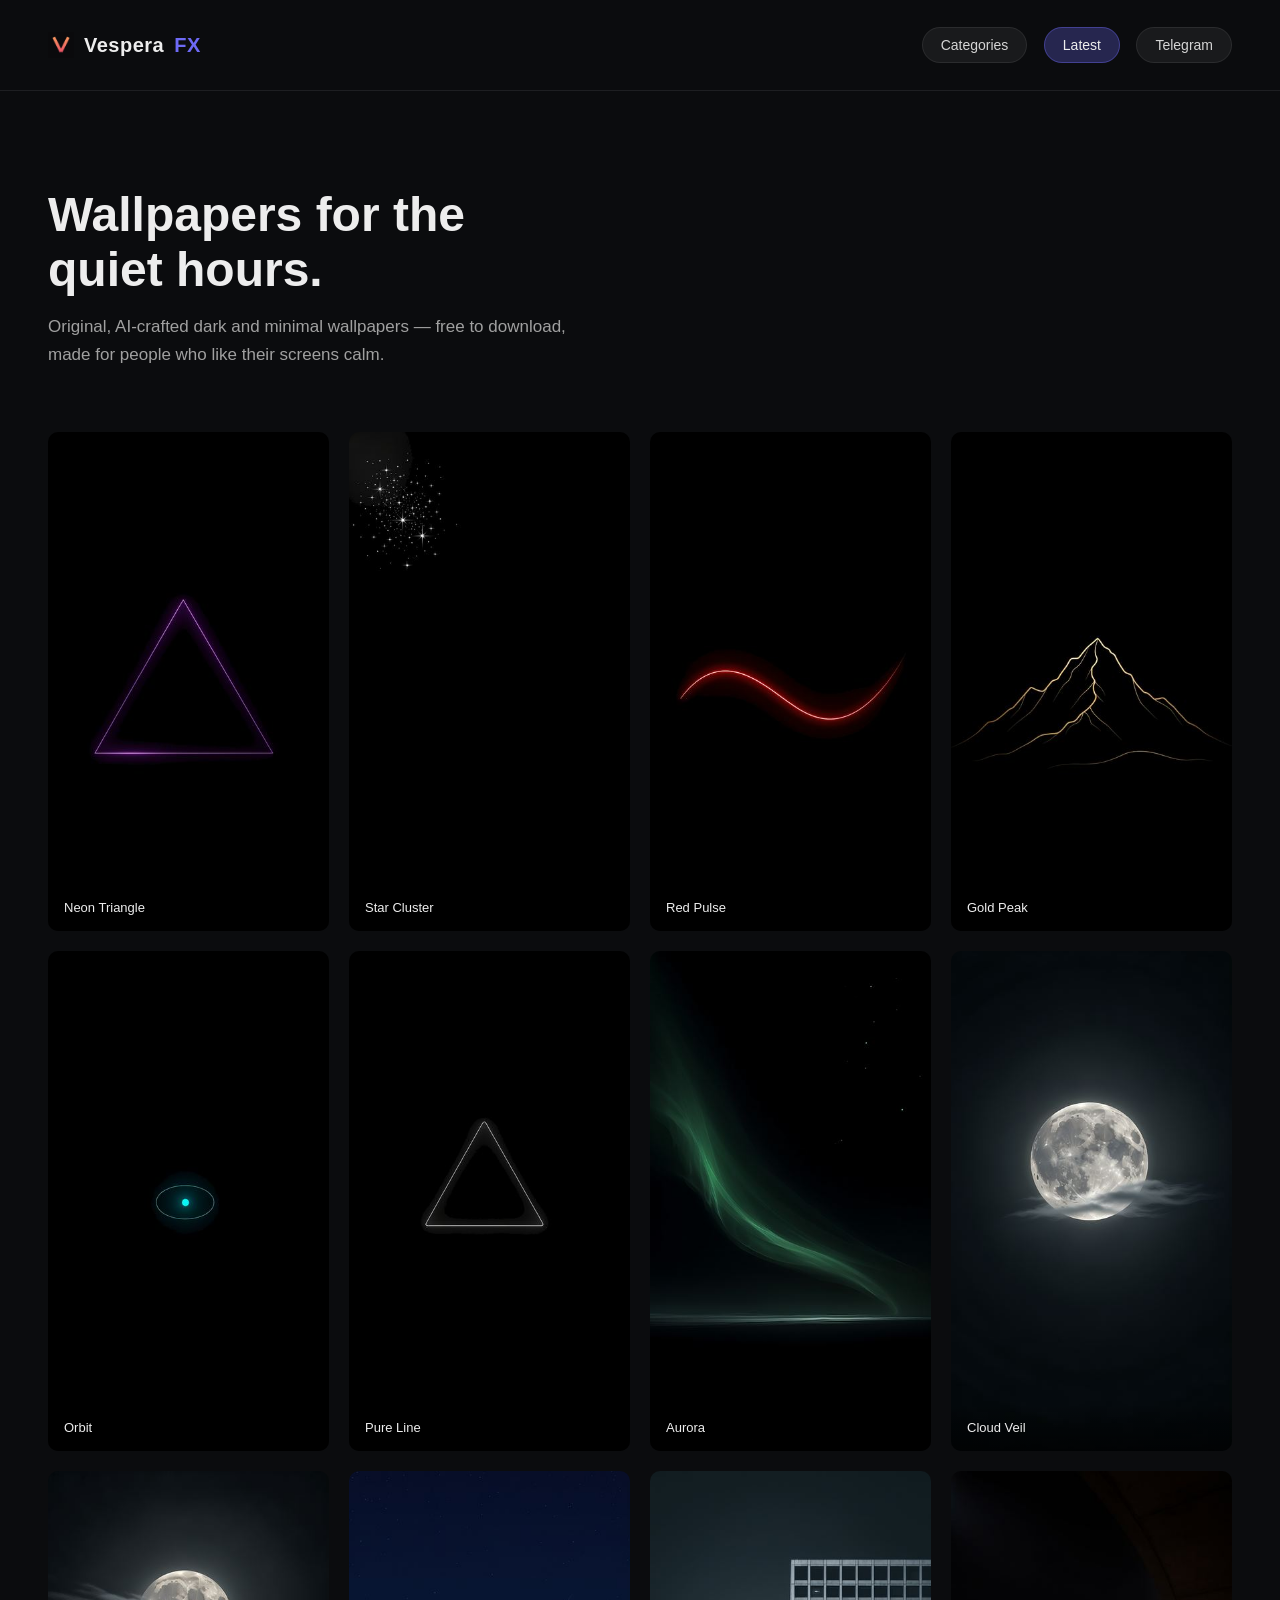
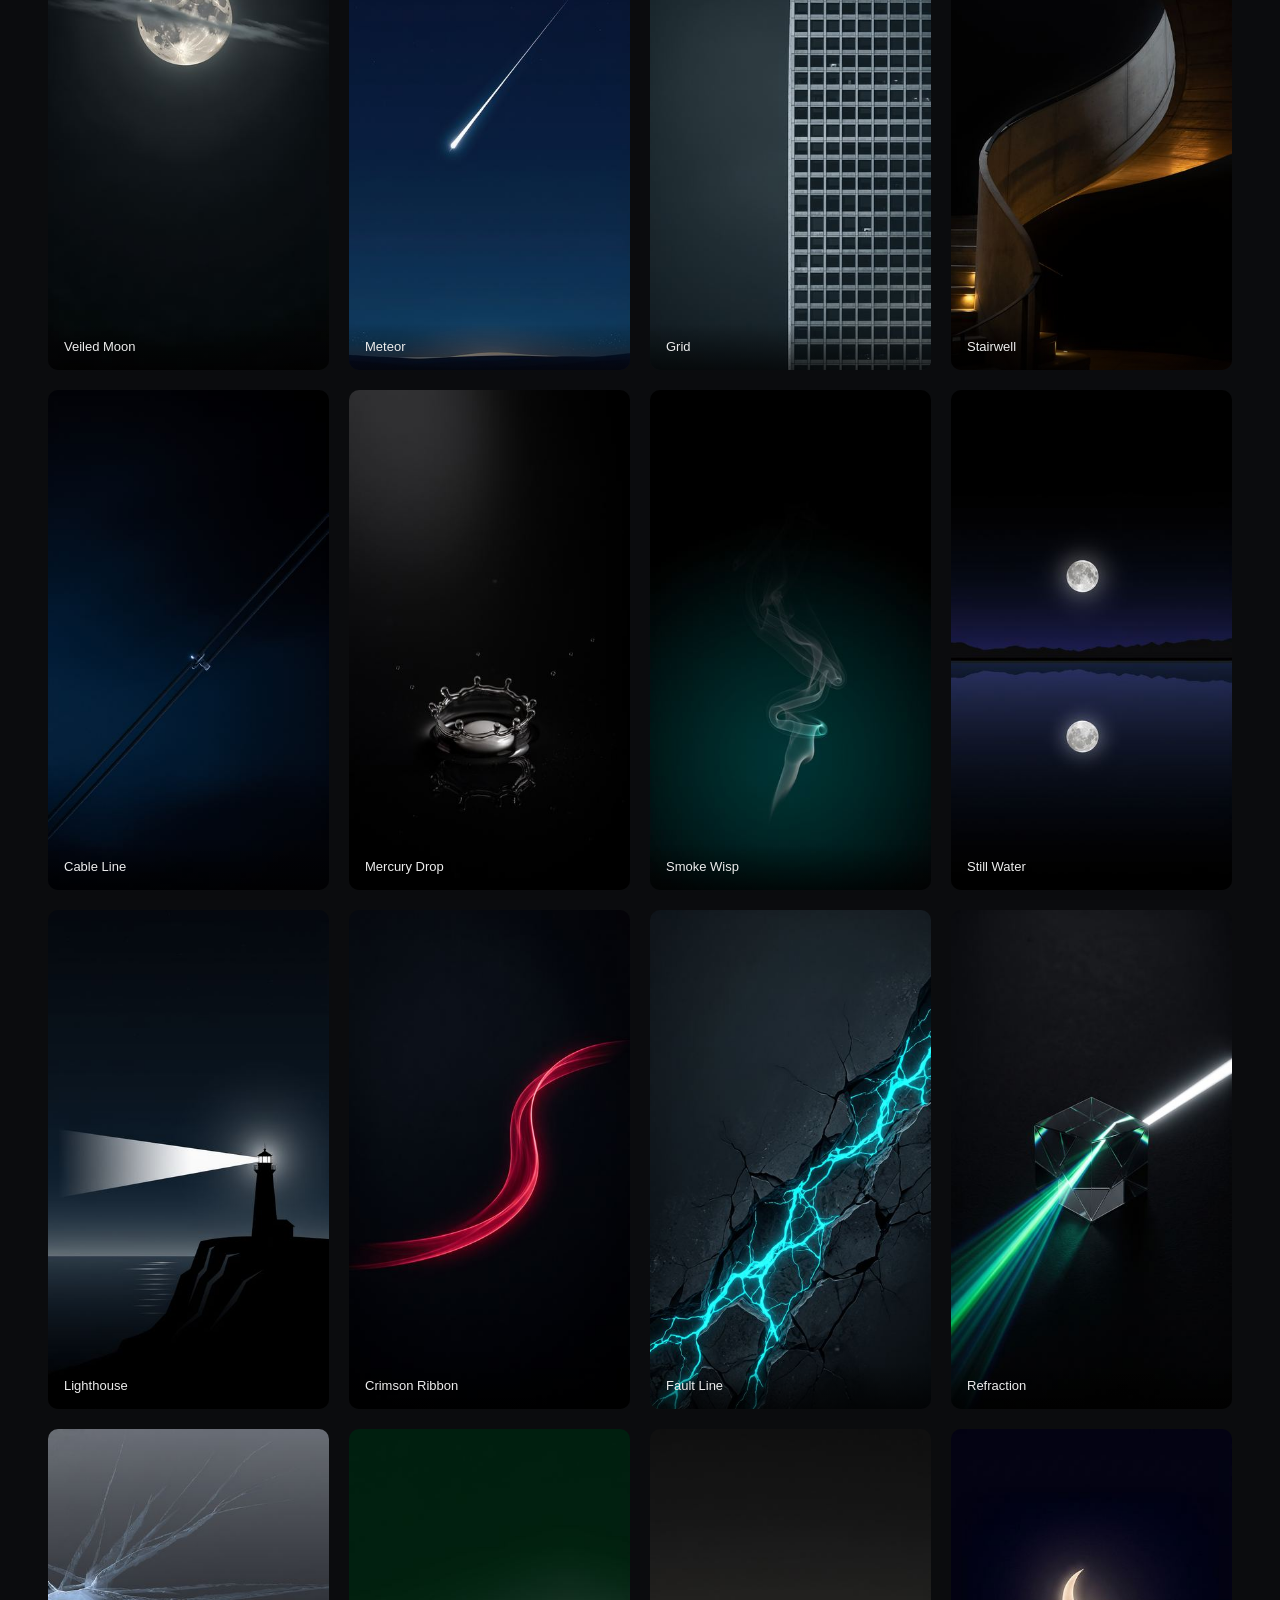
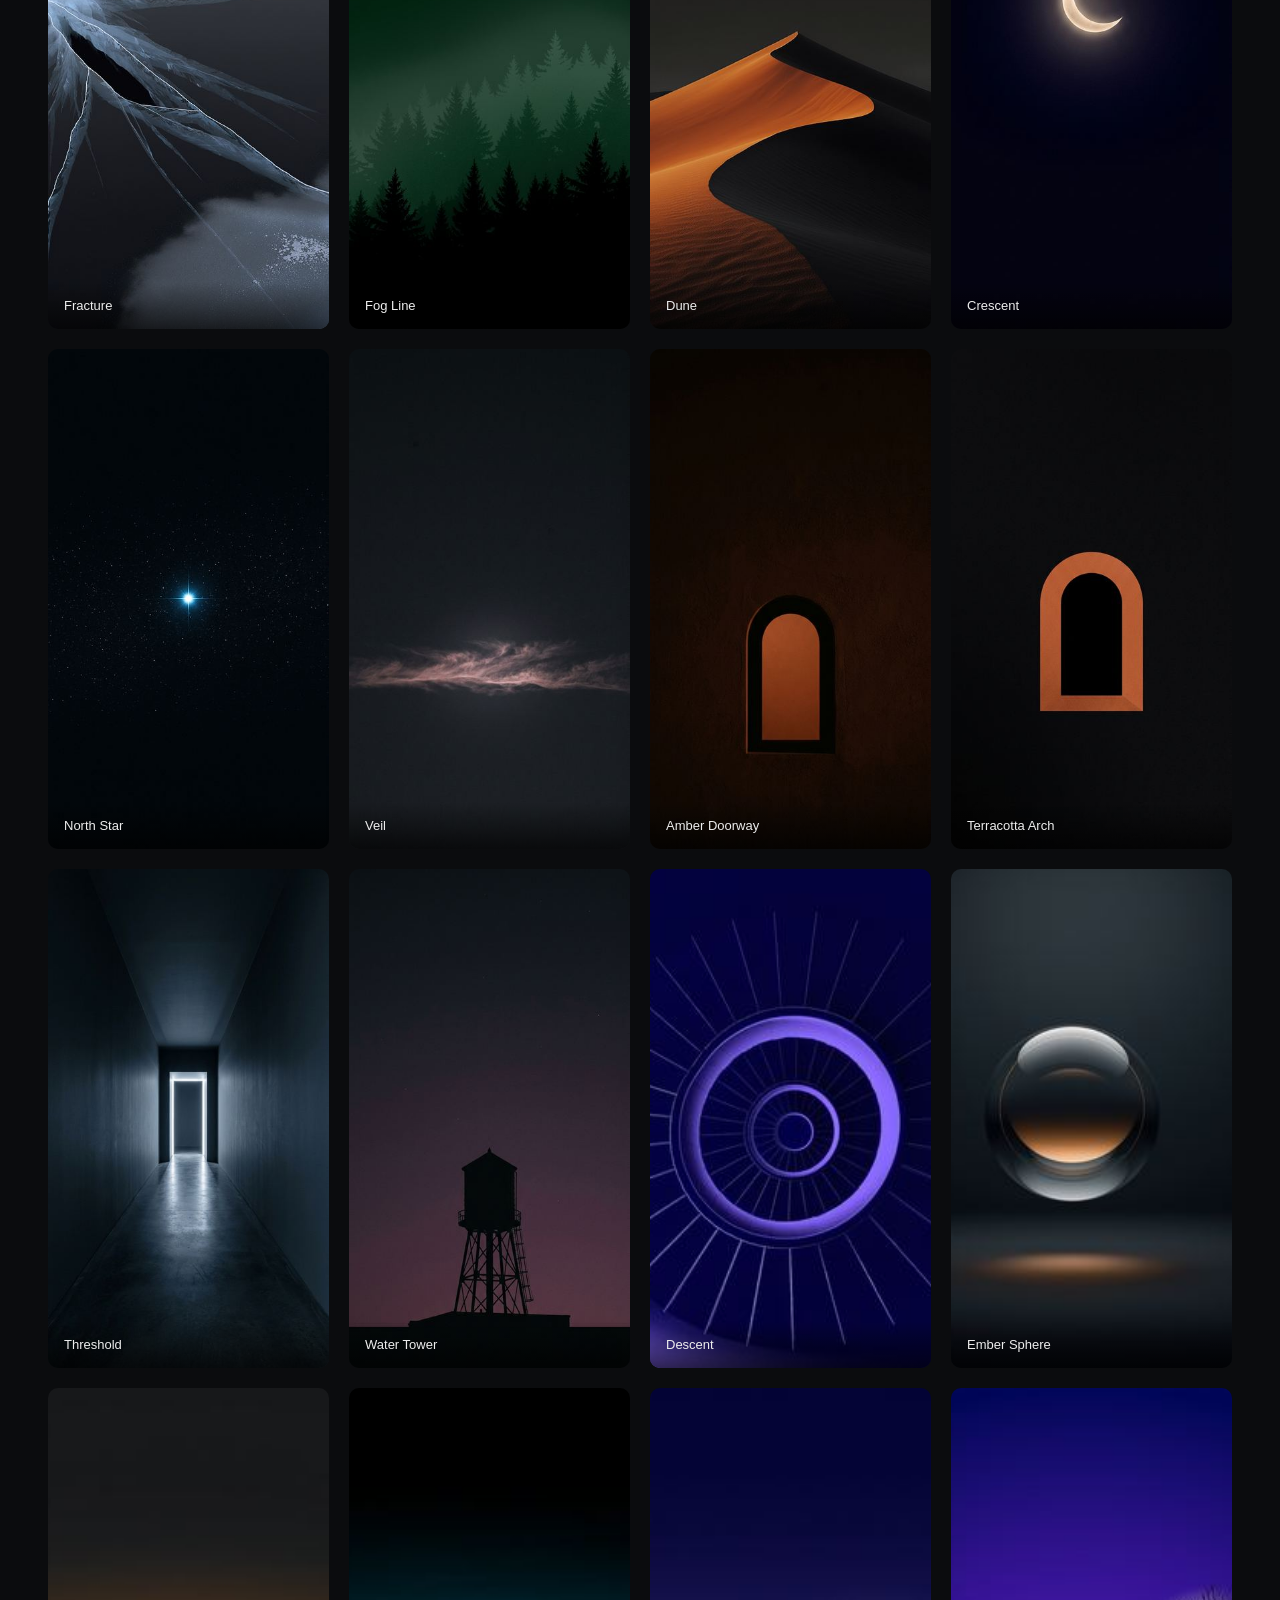
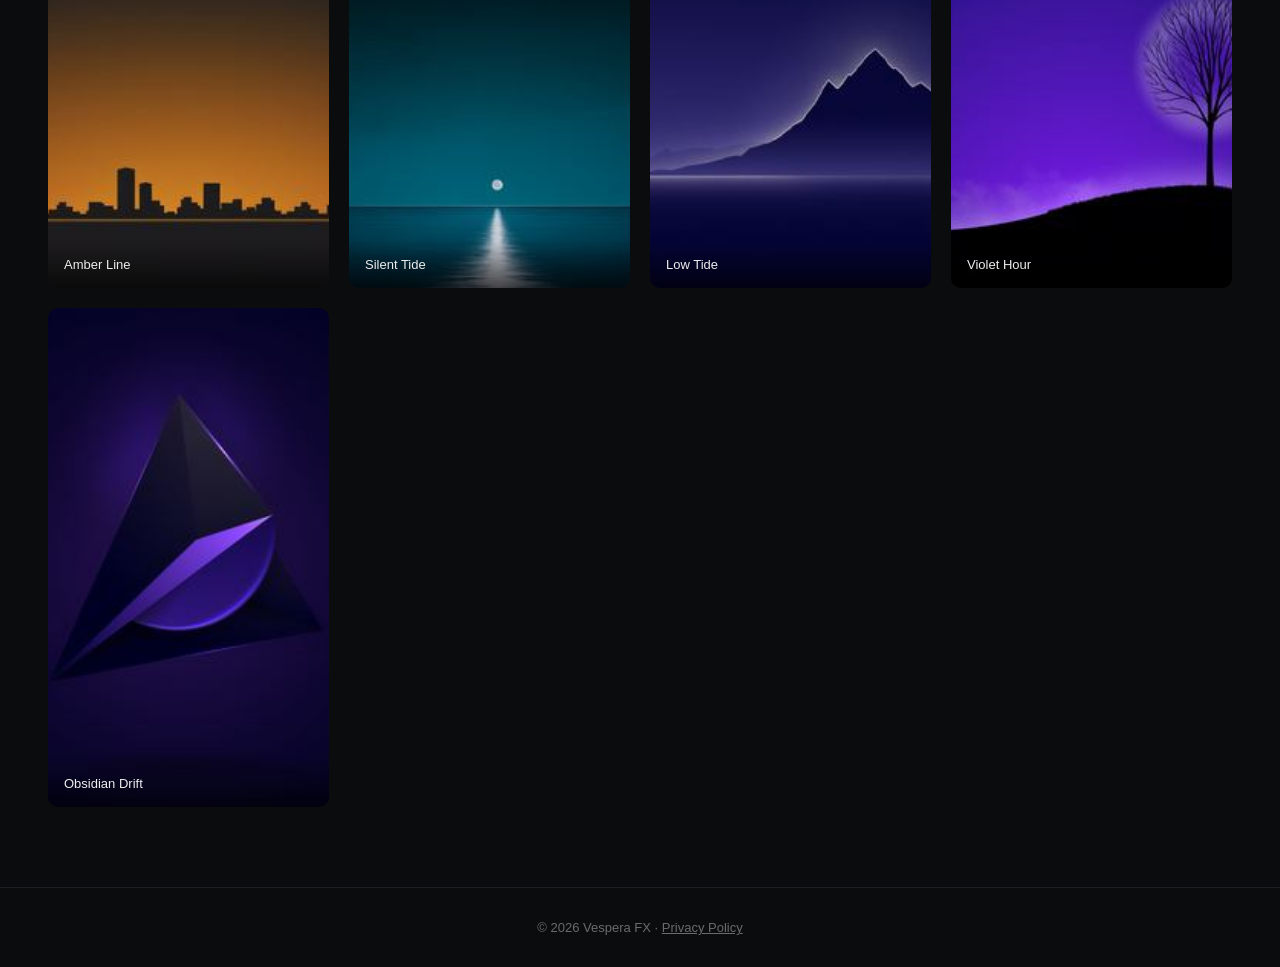
==== commit 29b5b968: "Add files via upload" ====
--- a/index.html
+++ b/index.html
@@ -27,152 +27,152 @@
   <!-- Every wallpaper, newest first. This is a real "Latest" feed now, not a fixed 3. -->
   <section class="grid">
 
-    <div class="card" data-resolution="720 × 1280" data-size="69 KB">
-      <img src="images/thumbs/amoled-triangle.jpg" data-full="images/amoled-triangle.png" alt="Thin purple neon triangle outline on pure black" loading="lazy">
+    <div class="card" data-resolution="720 × 1280" data-size="19 KB">
+      <img src="images/thumbs/amoled-triangle.jpg" data-full="images/amoled-triangle.jpg" alt="Thin purple neon triangle outline on pure black" loading="lazy">
       <div class="label">Neon Triangle</div>
     </div>
-    <div class="card" data-resolution="720 × 1280" data-size="43 KB">
-      <img src="images/thumbs/amoled-stars.jpg" data-full="images/amoled-stars.png" alt="Cluster of white pinpoint stars on pure black" loading="lazy">
+    <div class="card" data-resolution="720 × 1280" data-size="20 KB">
+      <img src="images/thumbs/amoled-stars.jpg" data-full="images/amoled-stars.jpg" alt="Cluster of white pinpoint stars on pure black" loading="lazy">
       <div class="label">Star Cluster</div>
     </div>
-    <div class="card" data-resolution="720 × 1280" data-size="59 KB">
-      <img src="images/thumbs/amoled-wave.jpg" data-full="images/amoled-wave.png" alt="Thin red neon wave line on pure black" loading="lazy">
+    <div class="card" data-resolution="720 × 1280" data-size="16 KB">
+      <img src="images/thumbs/amoled-wave.jpg" data-full="images/amoled-wave.jpg" alt="Thin red neon wave line on pure black" loading="lazy">
       <div class="label">Red Pulse</div>
     </div>
-    <div class="card" data-resolution="720 × 1280" data-size="39 KB">
-      <img src="images/thumbs/amoled-peak.jpg" data-full="images/amoled-peak.png" alt="Thin gold mountain outline on pure black" loading="lazy">
+    <div class="card" data-resolution="720 × 1280" data-size="26 KB">
+      <img src="images/thumbs/amoled-peak.jpg" data-full="images/amoled-peak.jpg" alt="Thin gold mountain outline on pure black" loading="lazy">
       <div class="label">Gold Peak</div>
     </div>
-    <div class="card" data-resolution="720 × 1280" data-size="26 KB">
-      <img src="images/thumbs/amoled-orbit.jpg" data-full="images/amoled-orbit.png" alt="Glowing cyan dot with thin orbit ring on pure black" loading="lazy">
+    <div class="card" data-resolution="720 × 1280" data-size="10 KB">
+      <img src="images/thumbs/amoled-orbit.jpg" data-full="images/amoled-orbit.jpg" alt="Glowing cyan dot with thin orbit ring on pure black" loading="lazy">
       <div class="label">Orbit</div>
     </div>
-    <div class="card" data-resolution="720 × 1280" data-size="40 KB">
-      <img src="images/thumbs/amoled-outline.jpg" data-full="images/amoled-outline.png" alt="Thin glowing white geometric line on pure black" loading="lazy">
+    <div class="card" data-resolution="720 × 1280" data-size="96 KB">
+      <img src="images/thumbs/amoled-outline.jpg" data-full="images/amoled-outline.jpg" alt="Thin glowing white geometric line on pure black" loading="lazy">
       <div class="label">Pure Line</div>
     </div>
     <div class="card" data-resolution="720 × 1280" data-size="0.4 MB">
-      <img src="images/thumbs/aurora.jpg" data-full="images/aurora.png" alt="Faint green aurora glow across dark sky" loading="lazy">
+      <img src="images/thumbs/aurora.jpg" data-full="images/aurora.jpg" alt="Faint green aurora glow across dark sky" loading="lazy">
       <div class="label">Aurora</div>
     </div>
     <div class="card" data-resolution="720 × 1280" data-size="0.7 MB">
-      <img src="images/thumbs/moon-veiled-2.jpg" data-full="images/moon-veiled-2.png" alt="Full moon partially behind thin clouds, alternate composition" loading="lazy">
+      <img src="images/thumbs/moon-veiled-2.jpg" data-full="images/moon-veiled-2.jpg" alt="Full moon partially behind thin clouds, alternate composition" loading="lazy">
       <div class="label">Cloud Veil</div>
     </div>
     <div class="card" data-resolution="720 × 1280" data-size="0.7 MB">
-      <img src="images/thumbs/moon-veiled-1.jpg" data-full="images/moon-veiled-1.png" alt="Full moon partially behind thin clouds" loading="lazy">
+      <img src="images/thumbs/moon-veiled-1.jpg" data-full="images/moon-veiled-1.jpg" alt="Full moon partially behind thin clouds" loading="lazy">
       <div class="label">Veiled Moon</div>
     </div>
     <div class="card" data-resolution="720 × 1280" data-size="0.6 MB">
-      <img src="images/thumbs/meteor.jpg" data-full="images/meteor.png" alt="Meteor streaking across night sky" loading="lazy">
+      <img src="images/thumbs/meteor.jpg" data-full="images/meteor.jpg" alt="Meteor streaking across night sky" loading="lazy">
       <div class="label">Meteor</div>
     </div>
     <div class="card" data-resolution="720 × 1280" data-size="1.1 MB">
-      <img src="images/thumbs/skyscraper.jpg" data-full="images/skyscraper.png" alt="Single skyscraper window grid pattern" loading="lazy">
+      <img src="images/thumbs/skyscraper.jpg" data-full="images/skyscraper.jpg" alt="Single skyscraper window grid pattern" loading="lazy">
       <div class="label">Grid</div>
     </div>
     <div class="card" data-resolution="720 × 1280" data-size="0.7 MB">
-      <img src="images/thumbs/stairwell.jpg" data-full="images/stairwell.png" alt="Curved concrete stairwell from below" loading="lazy">
+      <img src="images/thumbs/stairwell.jpg" data-full="images/stairwell.jpg" alt="Curved concrete stairwell from below" loading="lazy">
       <div class="label">Stairwell</div>
     </div>
     <div class="card" data-resolution="720 × 1280" data-size="0.7 MB">
-      <img src="images/thumbs/bridge-cable.jpg" data-full="images/bridge-cable.png" alt="Single suspension bridge cable line at night" loading="lazy">
+      <img src="images/thumbs/bridge-cable.jpg" data-full="images/bridge-cable.jpg" alt="Single suspension bridge cable line at night" loading="lazy">
       <div class="label">Cable Line</div>
     </div>
     <div class="card" data-resolution="720 × 1280" data-size="0.7 MB">
-      <img src="images/thumbs/liquid-droplet.jpg" data-full="images/liquid-droplet.png" alt="Liquid metal droplet mid-splash" loading="lazy">
+      <img src="images/thumbs/liquid-droplet.jpg" data-full="images/liquid-droplet.jpg" alt="Liquid metal droplet mid-splash" loading="lazy">
       <div class="label">Mercury Drop</div>
     </div>
     <div class="card" data-resolution="720 × 1280" data-size="0.4 MB">
-      <img src="images/thumbs/smoke-wisp.jpg" data-full="images/smoke-wisp.png" alt="Single smoke wisp curling upward" loading="lazy">
+      <img src="images/thumbs/smoke-wisp.jpg" data-full="images/smoke-wisp.jpg" alt="Single smoke wisp curling upward" loading="lazy">
       <div class="label">Smoke Wisp</div>
     </div>
     <div class="card" data-resolution="720 × 1280" data-size="0.3 MB">
-      <img src="images/thumbs/lake-reflection.jpg" data-full="images/lake-reflection.png" alt="Still lake with single moon reflection" loading="lazy">
+      <img src="images/thumbs/lake-reflection.jpg" data-full="images/lake-reflection.jpg" alt="Still lake with single moon reflection" loading="lazy">
       <div class="label">Still Water</div>
     </div>
     <div class="card" data-resolution="720 × 1280" data-size="0.4 MB">
-      <img src="images/thumbs/lighthouse.jpg" data-full="images/lighthouse.png" alt="Lone lighthouse silhouette on a cliff at night" loading="lazy">
+      <img src="images/thumbs/lighthouse.jpg" data-full="images/lighthouse.jpg" alt="Lone lighthouse silhouette on a cliff at night" loading="lazy">
       <div class="label">Lighthouse</div>
     </div>
     <div class="card" data-resolution="1536 × 2752" data-size="5.0 MB">
-      <img src="images/thumbs/ribbon-light.jpg" data-full="images/ribbon-light.png" alt="Curved ribbon of crimson light on black" loading="lazy">
+      <img src="images/thumbs/ribbon-light.jpg" data-full="images/ribbon-light.jpg" alt="Curved ribbon of crimson light on black" loading="lazy">
       <div class="label">Crimson Ribbon</div>
     </div>
     <div class="card" data-resolution="1536 × 2752" data-size="6.6 MB">
-      <img src="images/thumbs/marble-vein.jpg" data-full="images/marble-vein.png" alt="Cracked surface with glowing cyan vein" loading="lazy">
+      <img src="images/thumbs/marble-vein.jpg" data-full="images/marble-vein.jpg" alt="Cracked surface with glowing cyan vein" loading="lazy">
       <div class="label">Fault Line</div>
     </div>
     <div class="card" data-resolution="1536 × 2752" data-size="5.3 MB">
-      <img src="images/thumbs/geometric-prism.jpg" data-full="images/geometric-prism.png" alt="Glass prism refracting green and white light" loading="lazy">
+      <img src="images/thumbs/geometric-prism.jpg" data-full="images/geometric-prism.jpg" alt="Glass prism refracting green and white light" loading="lazy">
       <div class="label">Refraction</div>
     </div>
     <div class="card" data-resolution="1008 × 1792" data-size="2.1 MB">
-      <img src="images/thumbs/frozen-lake.jpg" data-full="images/frozen-lake.png" alt="Frozen lake with cracked ice texture" loading="lazy">
+      <img src="images/thumbs/frozen-lake.jpg" data-full="images/frozen-lake.jpg" alt="Frozen lake with cracked ice texture" loading="lazy">
       <div class="label">Fracture</div>
     </div>
     <div class="card" data-resolution="1008 × 1792" data-size="1.1 MB">
-      <img src="images/thumbs/pine-forest.jpg" data-full="images/pine-forest.png" alt="Foggy pine forest silhouette" loading="lazy">
+      <img src="images/thumbs/pine-forest.jpg" data-full="images/pine-forest.jpg" alt="Foggy pine forest silhouette" loading="lazy">
       <div class="label">Fog Line</div>
     </div>
     <div class="card" data-resolution="504 × 896" data-size="0.4 MB">
-      <img src="images/thumbs/sand-dune.jpg" data-full="images/sand-dune.png" alt="Single sand dune lit at night" loading="lazy">
+      <img src="images/thumbs/sand-dune.jpg" data-full="images/sand-dune.jpg" alt="Single sand dune lit at night" loading="lazy">
       <div class="label">Dune</div>
     </div>
     <div class="card" data-resolution="768 × 1376" data-size="1.0 MB">
-      <img src="images/thumbs/crescent-moon.jpg" data-full="images/crescent-moon.png" alt="Crescent moon with soft glow" loading="lazy">
+      <img src="images/thumbs/crescent-moon.jpg" data-full="images/crescent-moon.jpg" alt="Crescent moon with soft glow" loading="lazy">
       <div class="label">Crescent</div>
     </div>
     <div class="card" data-resolution="768 × 1376" data-size="1.0 MB">
-      <img src="images/thumbs/star-field.jpg" data-full="images/star-field.png" alt="Single bright star in a dark star field" loading="lazy">
+      <img src="images/thumbs/star-field.jpg" data-full="images/star-field.jpg" alt="Single bright star in a dark star field" loading="lazy">
       <div class="label">North Star</div>
     </div>
     <div class="card" data-resolution="768 × 1376" data-size="1.3 MB">
-      <img src="images/thumbs/cloud-layer.jpg" data-full="images/cloud-layer.png" alt="Thin cloud layer over moonlight" loading="lazy">
+      <img src="images/thumbs/cloud-layer.jpg" data-full="images/cloud-layer.jpg" alt="Thin cloud layer over moonlight" loading="lazy">
       <div class="label">Veil</div>
     </div>
     <div class="card" data-resolution="768 × 1376" data-size="1.2 MB">
-      <img src="images/thumbs/arched-doorway.jpg" data-full="images/arched-doorway.png" alt="Arched doorway with warm light, photographic style" loading="lazy">
+      <img src="images/thumbs/arched-doorway.jpg" data-full="images/arched-doorway.jpg" alt="Arched doorway with warm light, photographic style" loading="lazy">
       <div class="label">Amber Doorway</div>
     </div>
     <div class="card" data-resolution="768 × 1376" data-size="1.2 MB">
-      <img src="images/thumbs/arched-doorway-flat.jpg" data-full="images/arched-doorway-flat.png" alt="Arched doorway, flat graphic style" loading="lazy">
+      <img src="images/thumbs/arched-doorway-flat.jpg" data-full="images/arched-doorway-flat.jpg" alt="Arched doorway, flat graphic style" loading="lazy">
       <div class="label">Terracotta Arch</div>
     </div>
     <div class="card" data-resolution="768 × 1376" data-size="1.2 MB">
-      <img src="images/thumbs/hallway.jpg" data-full="images/hallway.png" alt="Empty modern hallway with one light source" loading="lazy">
+      <img src="images/thumbs/hallway.jpg" data-full="images/hallway.jpg" alt="Empty modern hallway with one light source" loading="lazy">
       <div class="label">Threshold</div>
     </div>
     <div class="card" data-resolution="768 × 1376" data-size="1.2 MB">
-      <img src="images/thumbs/water-tower.jpg" data-full="images/water-tower.png" alt="Rooftop water tower silhouette against dusk sky" loading="lazy">
+      <img src="images/thumbs/water-tower.jpg" data-full="images/water-tower.jpg" alt="Rooftop water tower silhouette against dusk sky" loading="lazy">
       <div class="label">Water Tower</div>
     </div>
     <div class="card" data-resolution="1152 × 896" data-size="1.0 MB">
-      <img src="images/thumbs/spiral-staircase.jpg" data-full="images/spiral-staircase.png" alt="Spiral staircase viewed from above" loading="lazy">
+      <img src="images/thumbs/spiral-staircase.jpg" data-full="images/spiral-staircase.jpg" alt="Spiral staircase viewed from above" loading="lazy">
       <div class="label">Descent</div>
     </div>
-    <div class="card" data-resolution="1152 × 896" data-size="743 KB">
-      <img src="images/thumbs/glass-orb.jpg" data-full="images/glass-orb.png" alt="Floating glass orb with amber glow" loading="lazy">
+    <div class="card" data-resolution="1152 × 896" data-size="39 KB">
+      <img src="images/thumbs/glass-orb.jpg" data-full="images/glass-orb.jpg" alt="Floating glass orb with amber glow" loading="lazy">
       <div class="label">Ember Sphere</div>
     </div>
-    <div class="card" data-resolution="1152 × 896" data-size="471 KB">
-      <img src="images/thumbs/city-skyline.jpg" data-full="images/city-skyline.png" alt="Distant city skyline silhouette at sunset" loading="lazy">
+    <div class="card" data-resolution="1152 × 896" data-size="34 KB">
+      <img src="images/thumbs/city-skyline.jpg" data-full="images/city-skyline.jpg" alt="Distant city skyline silhouette at sunset" loading="lazy">
       <div class="label">Amber Line</div>
     </div>
-    <div class="card" data-resolution="1152 × 896" data-size="697 KB">
-      <img src="images/thumbs/ocean-horizon.jpg" data-full="images/ocean-horizon.png" alt="Calm ocean horizon with moon reflection" loading="lazy">
+    <div class="card" data-resolution="1152 × 896" data-size="46 KB">
+      <img src="images/thumbs/ocean-horizon.jpg" data-full="images/ocean-horizon.jpg" alt="Calm ocean horizon with moon reflection" loading="lazy">
       <div class="label">Silent Tide</div>
     </div>
-    <div class="card" data-resolution="1152 × 896" data-size="741 KB">
-      <img src="images/thumbs/mountain.jpg" data-full="images/mountain.png" alt="Mountain silhouette with glowing edge at night" loading="lazy">
+    <div class="card" data-resolution="1152 × 896" data-size="37 KB">
+      <img src="images/thumbs/mountain.jpg" data-full="images/mountain.jpg" alt="Mountain silhouette with glowing edge at night" loading="lazy">
       <div class="label">Low Tide</div>
     </div>
-    <div class="card" data-resolution="1152 × 896" data-size="656 KB">
-      <img src="images/thumbs/lone-tree.jpg" data-full="images/lone-tree.png" alt="Lone tree silhouette under violet night sky" loading="lazy">
+    <div class="card" data-resolution="1152 × 896" data-size="62 KB">
+      <img src="images/thumbs/lone-tree.jpg" data-full="images/lone-tree.jpg" alt="Lone tree silhouette under violet night sky" loading="lazy">
       <div class="label">Violet Hour</div>
     </div>
-    <div class="card" data-resolution="1152 × 896" data-size="461 KB">
-      <img src="images/thumbs/abstract-shape.jpg" data-full="images/abstract-shape.png" alt="Abstract violet shape on dark background" loading="lazy">
+    <div class="card" data-resolution="1152 × 896" data-size="29 KB">
+      <img src="images/thumbs/abstract-shape.jpg" data-full="images/abstract-shape.jpg" alt="Abstract violet shape on dark background" loading="lazy">
       <div class="label">Obsidian Drift</div>
     </div>
 
@@ -188,7 +188,7 @@
     <a class="lightbox-download" id="lightboxDownload" href="" download>Download Wallpaper</a>
   </div>
 
-  <script src="script.js?v=3"></script>
+  <script src="script.js?v=5"></script>
   <footer style="text-align: center; padding: 32px 20px; border-top: 1px solid #1E1F22; color: #6B6B6B; font-size: 13px;">
     &copy; 2026 Vespera FX &middot; <a href="privacy.html" style="color: #6B6B6B;">Privacy Policy</a>
   </footer>
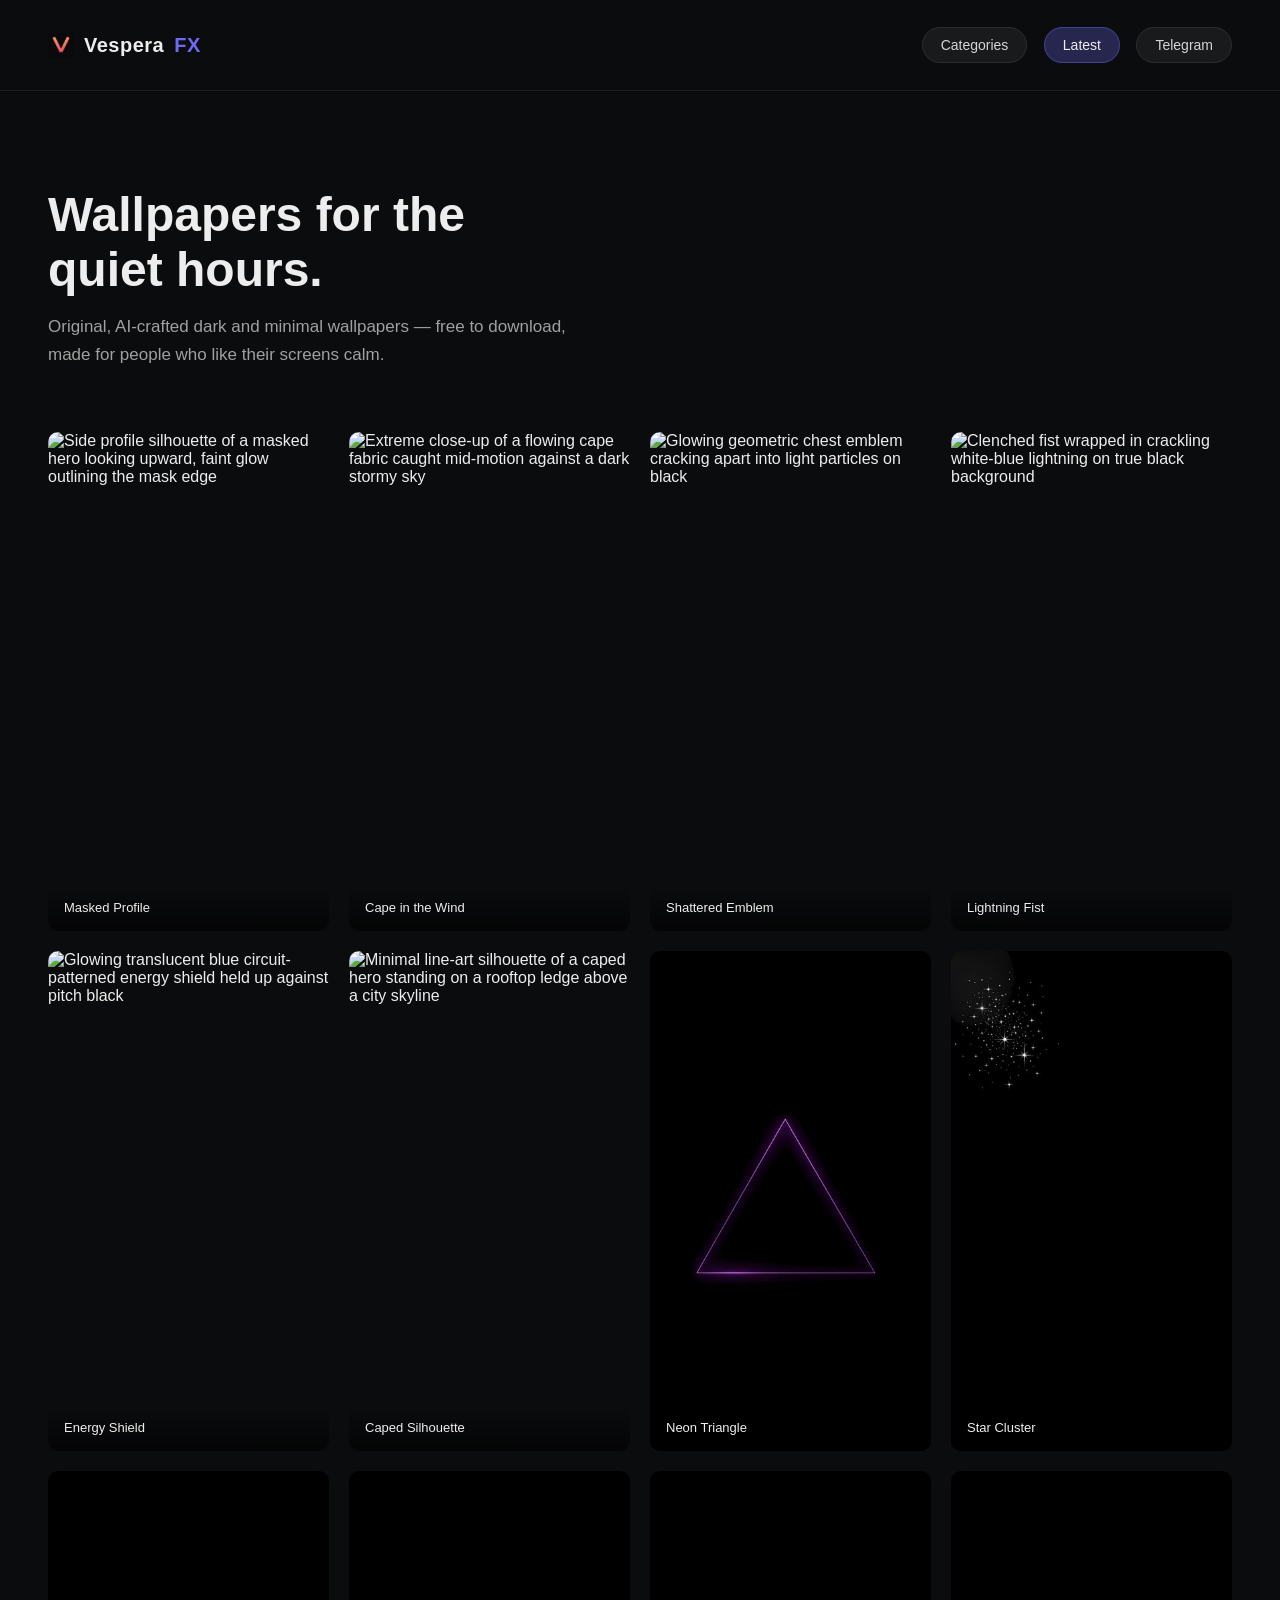
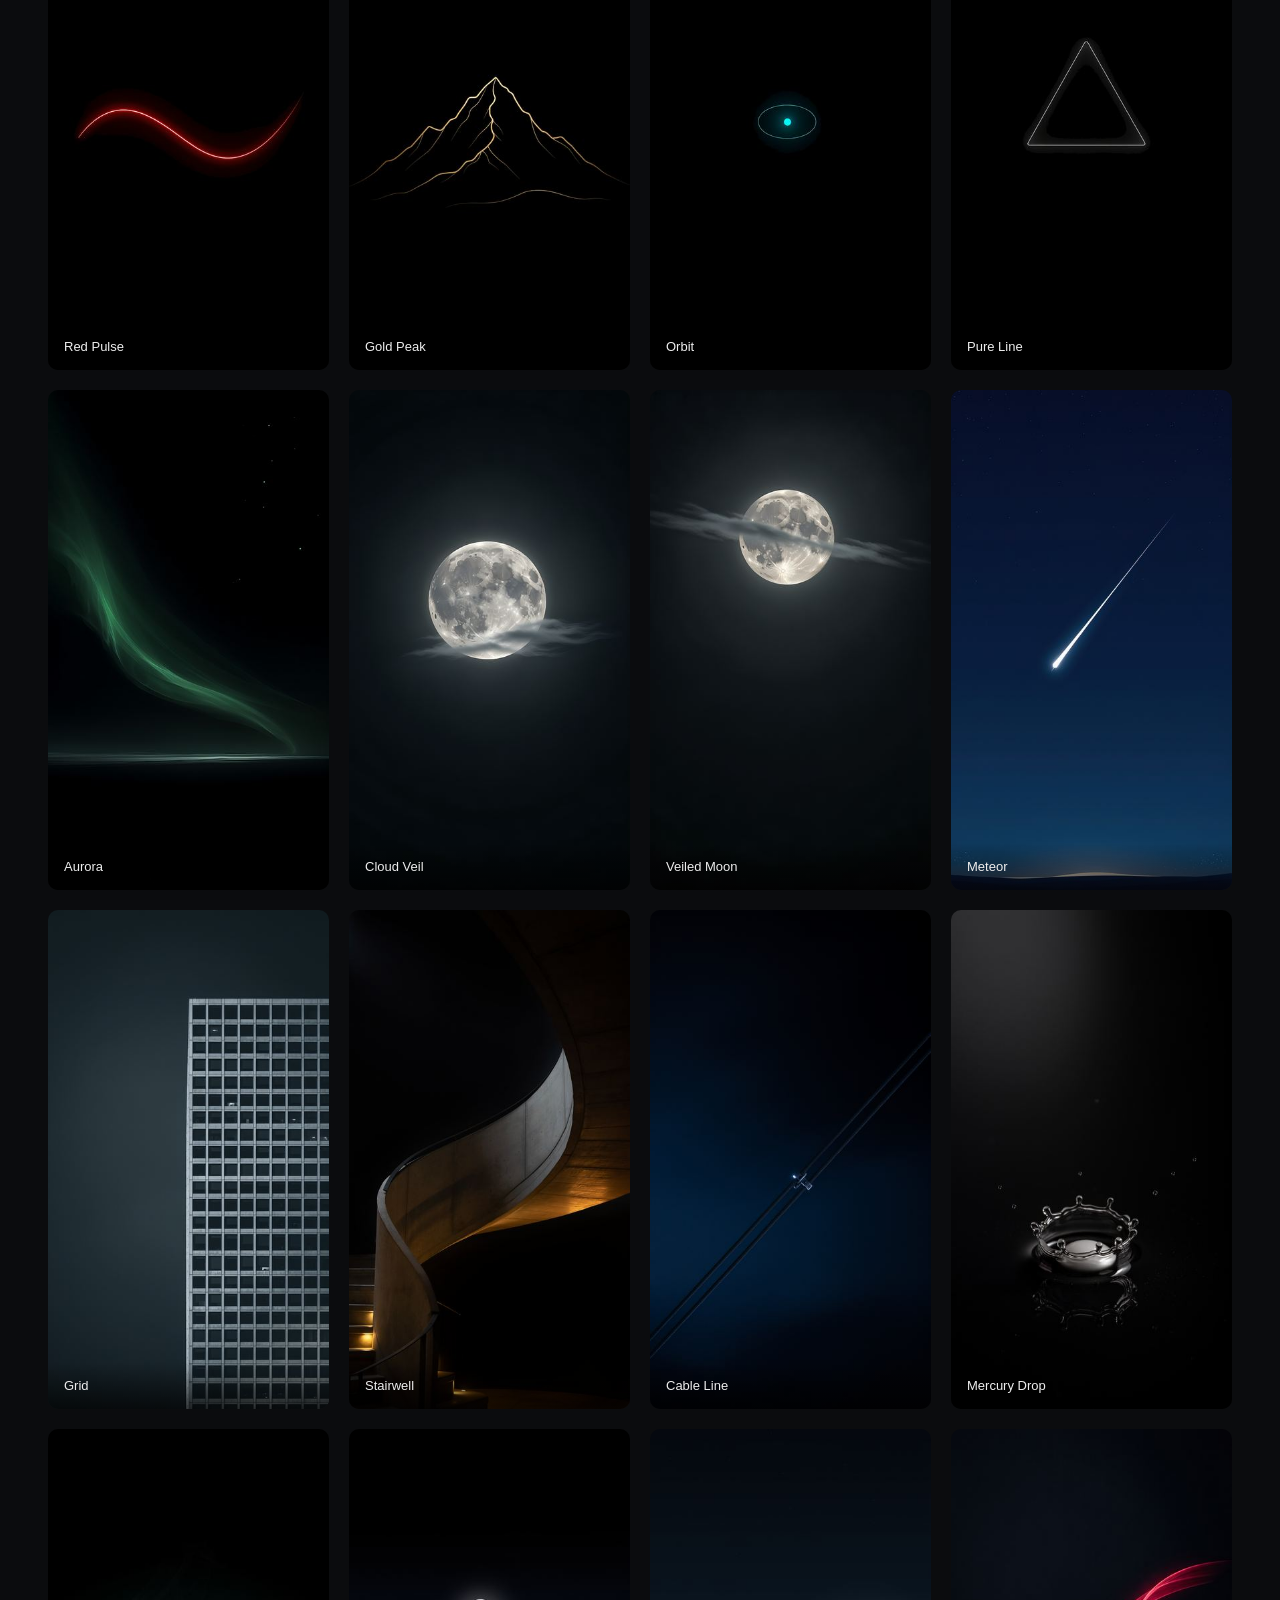
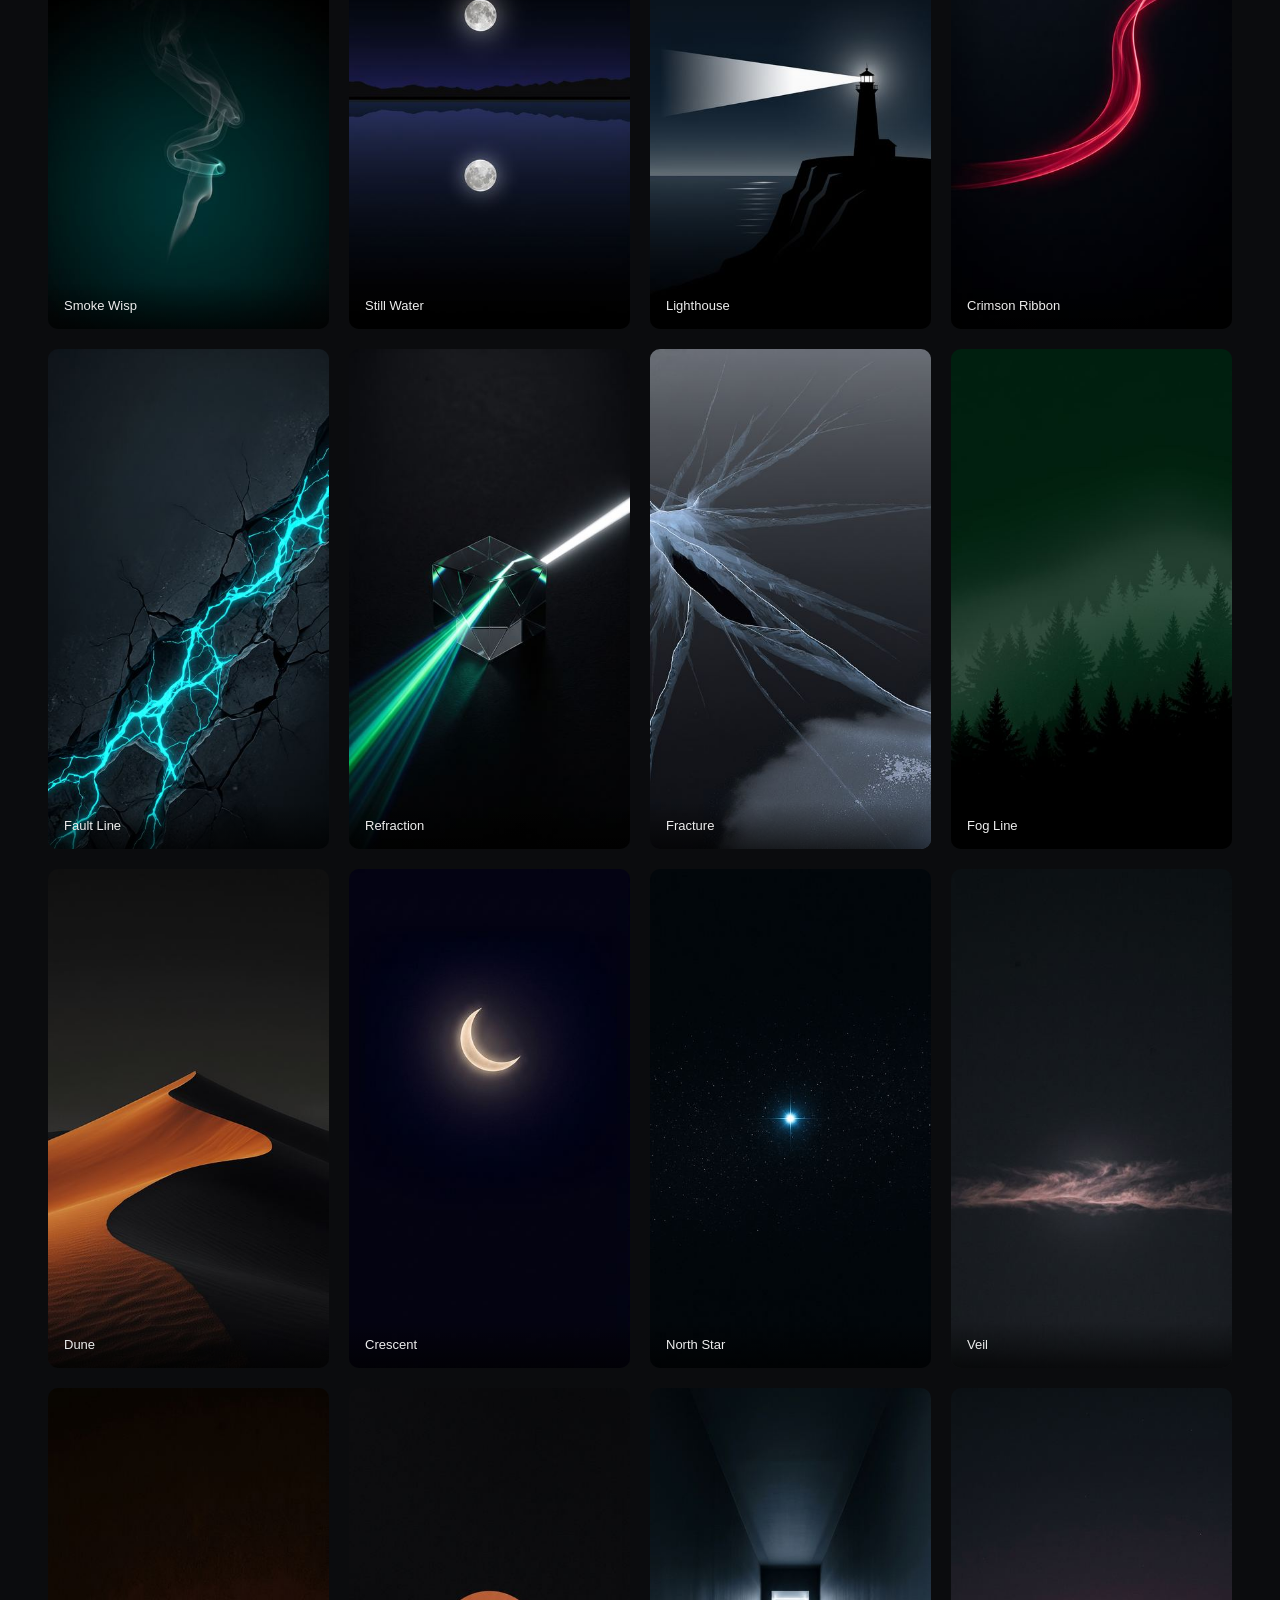
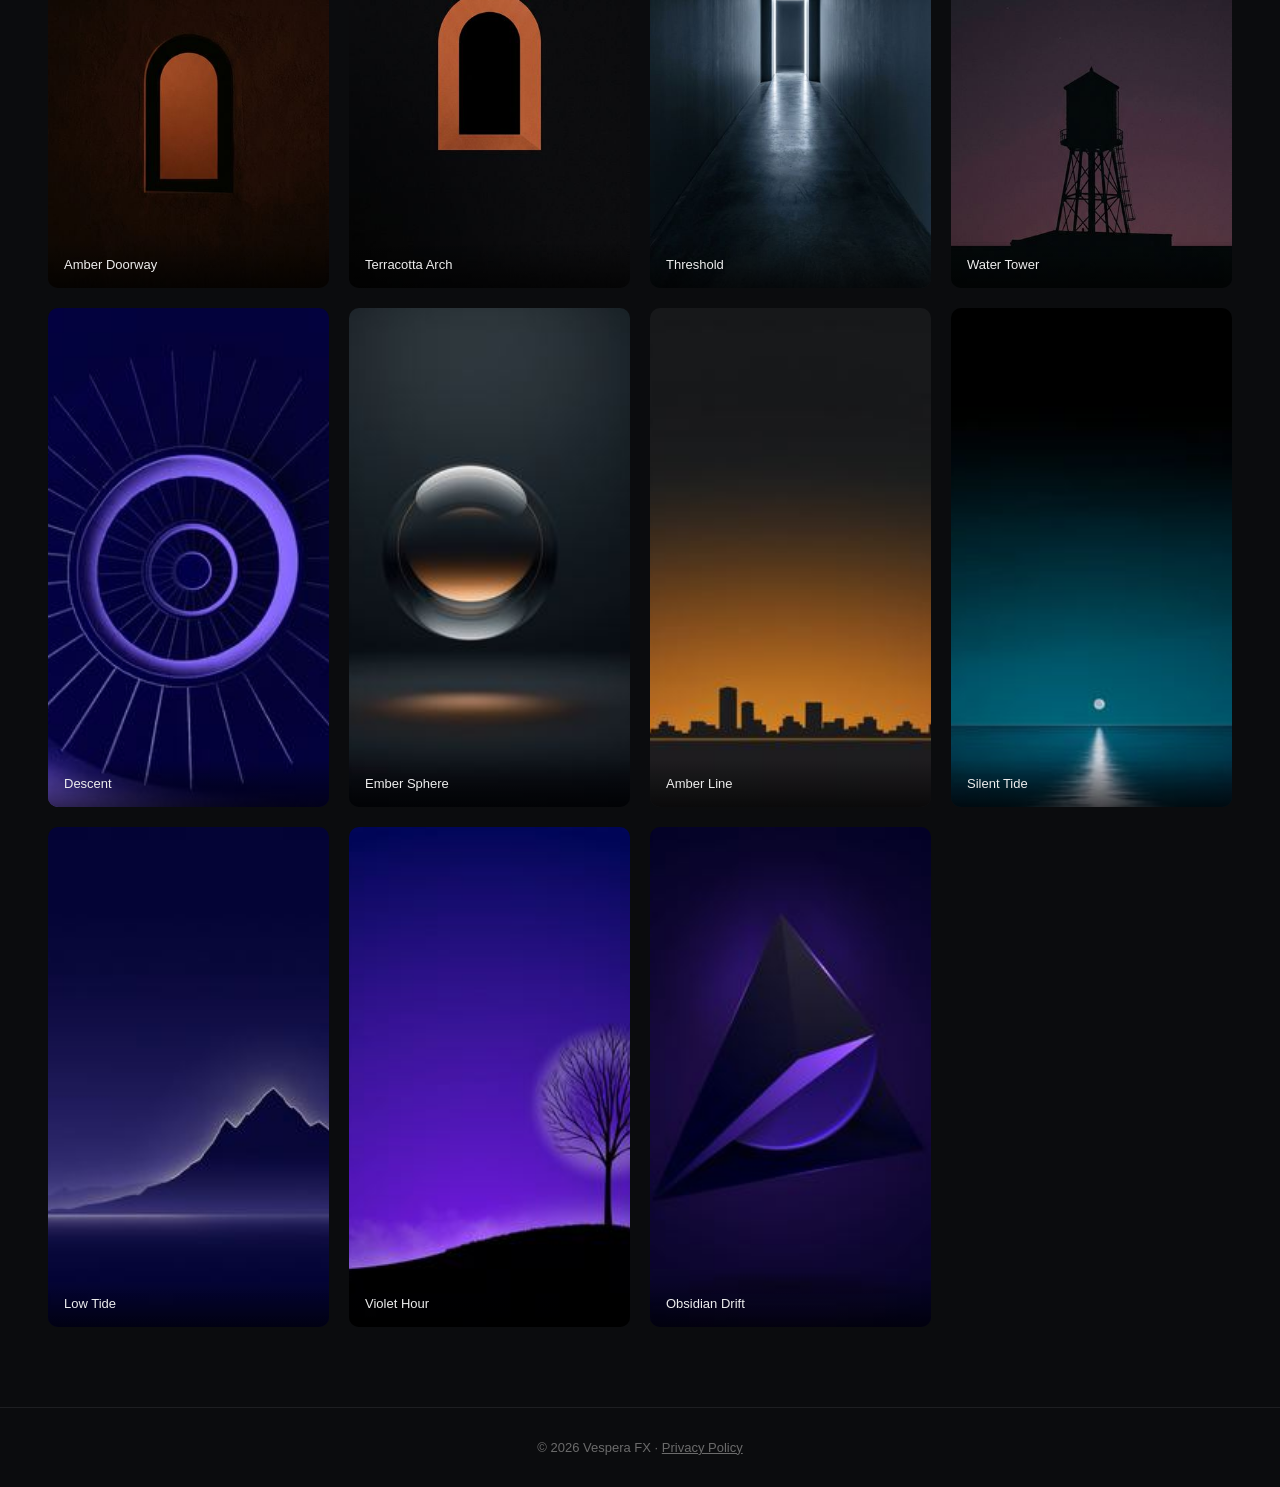
==== commit c2570547: "Add files via upload" ====
--- a/index.html
+++ b/index.html
@@ -27,6 +27,31 @@
   <!-- Every wallpaper, newest first. This is a real "Latest" feed now, not a fixed 3. -->
   <section class="grid">
 
+    <div class="card" data-resolution="1440 × 2560" data-size="72 KB">
+      <img src="images/thumbs/hero-masked-profile.jpg" data-full="images/hero-masked-profile.jpg" alt="Side profile silhouette of a masked hero looking upward, faint glow outlining the mask edge" loading="lazy">
+      <div class="label">Masked Profile</div>
+    </div>
+    <div class="card" data-resolution="1440 × 2560" data-size="635 KB">
+      <img src="images/thumbs/hero-cape-wind.jpg" data-full="images/hero-cape-wind.jpg" alt="Extreme close-up of a flowing cape fabric caught mid-motion against a dark stormy sky" loading="lazy">
+      <div class="label">Cape in the Wind</div>
+    </div>
+    <div class="card" data-resolution="1440 × 2560" data-size="179 KB">
+      <img src="images/thumbs/hero-shattered-emblem.jpg" data-full="images/hero-shattered-emblem.jpg" alt="Glowing geometric chest emblem cracking apart into light particles on black" loading="lazy">
+      <div class="label">Shattered Emblem</div>
+    </div>
+    <div class="card" data-resolution="1440 × 2560" data-size="302 KB">
+      <img src="images/thumbs/hero-lightning-fist.jpg" data-full="images/hero-lightning-fist.jpg" alt="Clenched fist wrapped in crackling white-blue lightning on true black background" loading="lazy">
+      <div class="label">Lightning Fist</div>
+    </div>
+    <div class="card" data-resolution="1440 × 2560" data-size="515 KB">
+      <img src="images/thumbs/hero-energy-shield.jpg" data-full="images/hero-energy-shield.jpg" alt="Glowing translucent blue circuit-patterned energy shield held up against pitch black" loading="lazy">
+      <div class="label">Energy Shield</div>
+    </div>
+    <div class="card" data-resolution="720 × 1280" data-size="46 KB">
+      <img src="images/thumbs/hero-caped-silhouette.jpg" data-full="images/hero-caped-silhouette.jpg" alt="Minimal line-art silhouette of a caped hero standing on a rooftop ledge above a city skyline" loading="lazy">
+      <div class="label">Caped Silhouette</div>
+    </div>
+
     <div class="card" data-resolution="720 × 1280" data-size="19 KB">
       <img src="images/thumbs/amoled-triangle.jpg" data-full="images/amoled-triangle.jpg" alt="Thin purple neon triangle outline on pure black" loading="lazy">
       <div class="label">Neon Triangle</div>
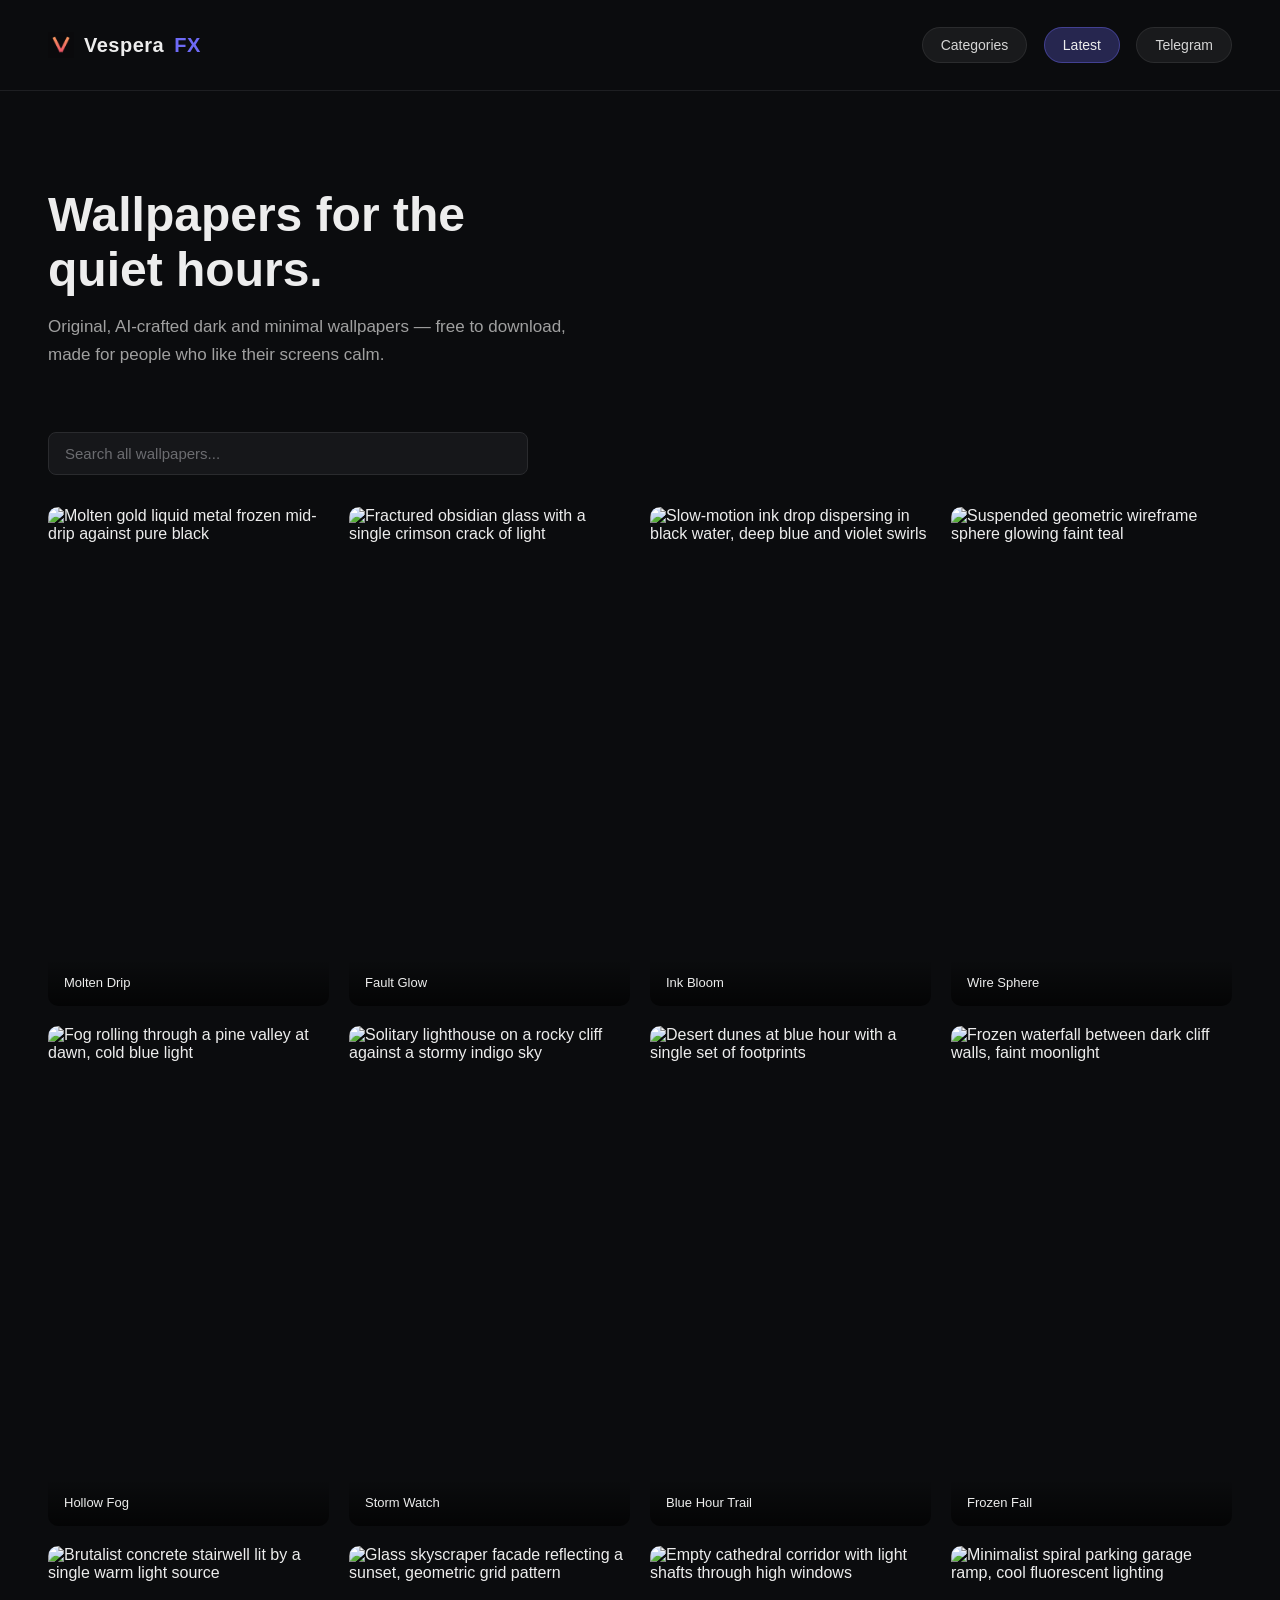
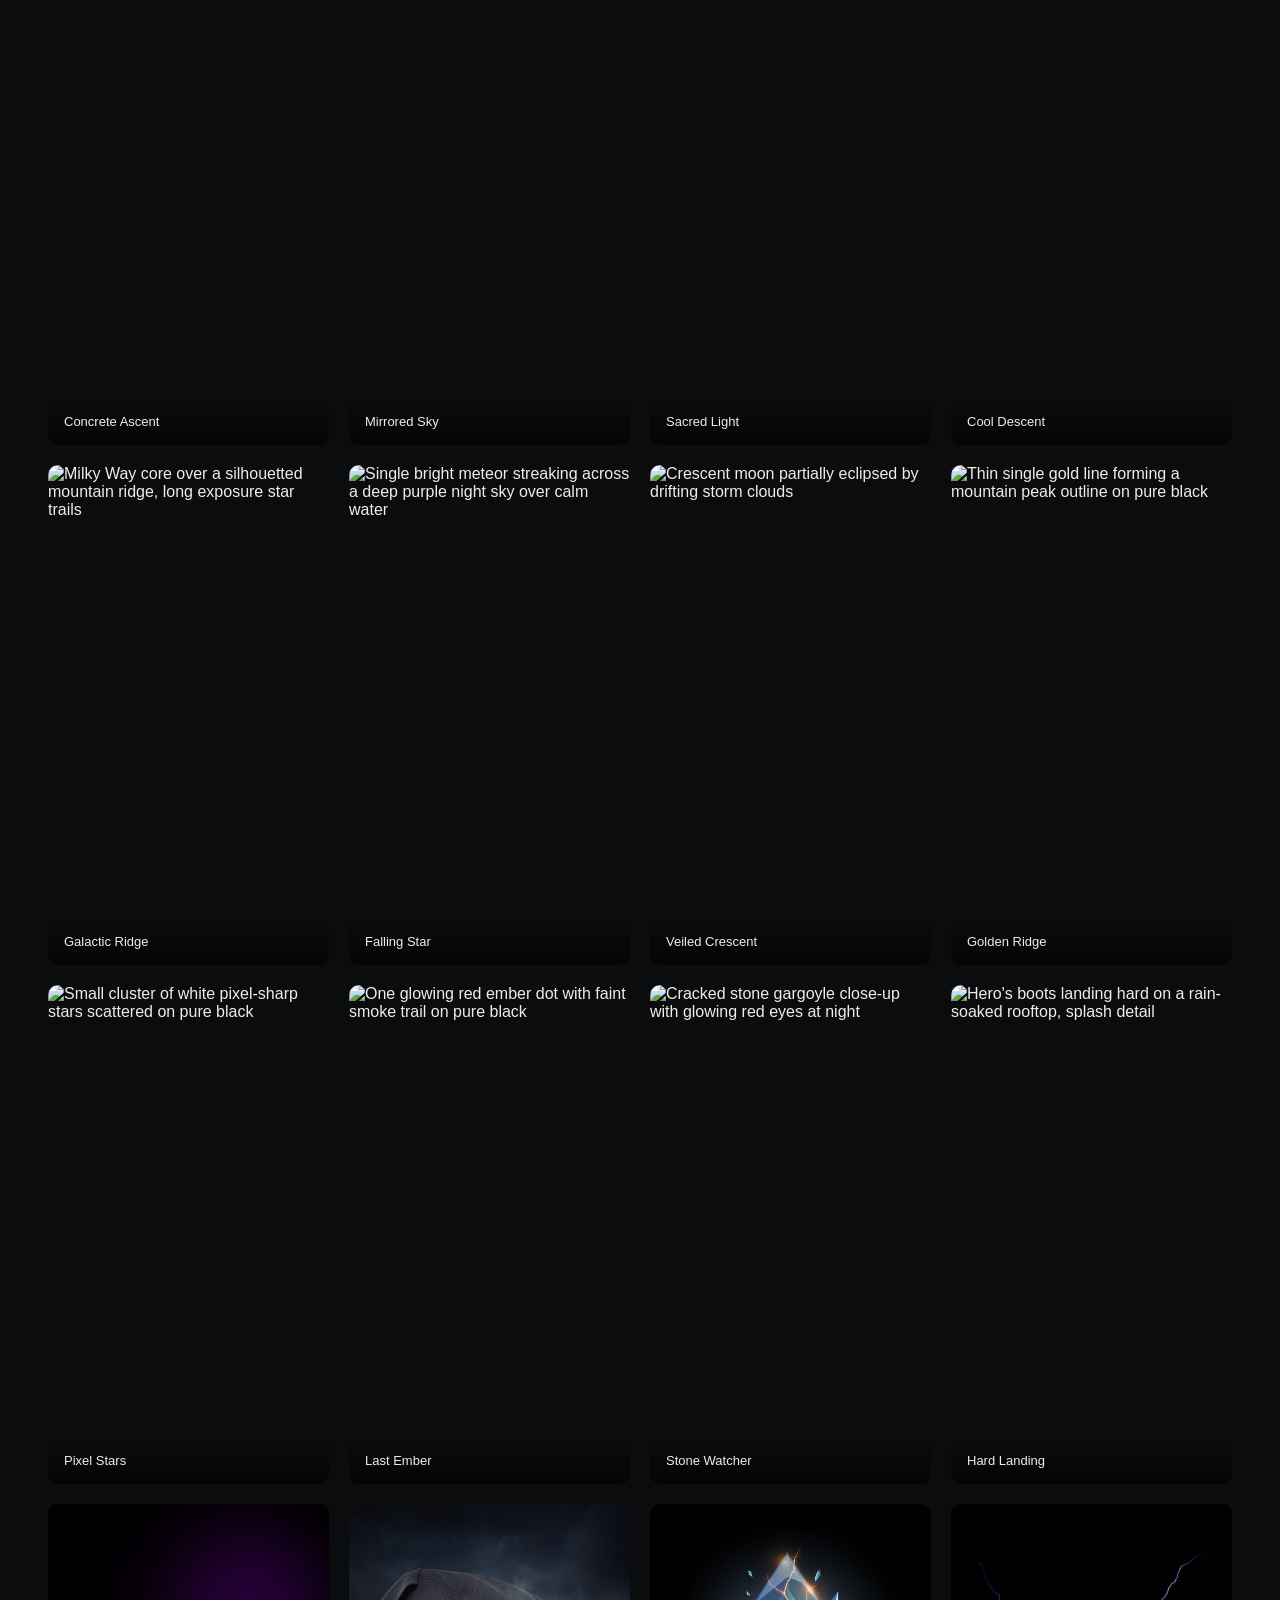
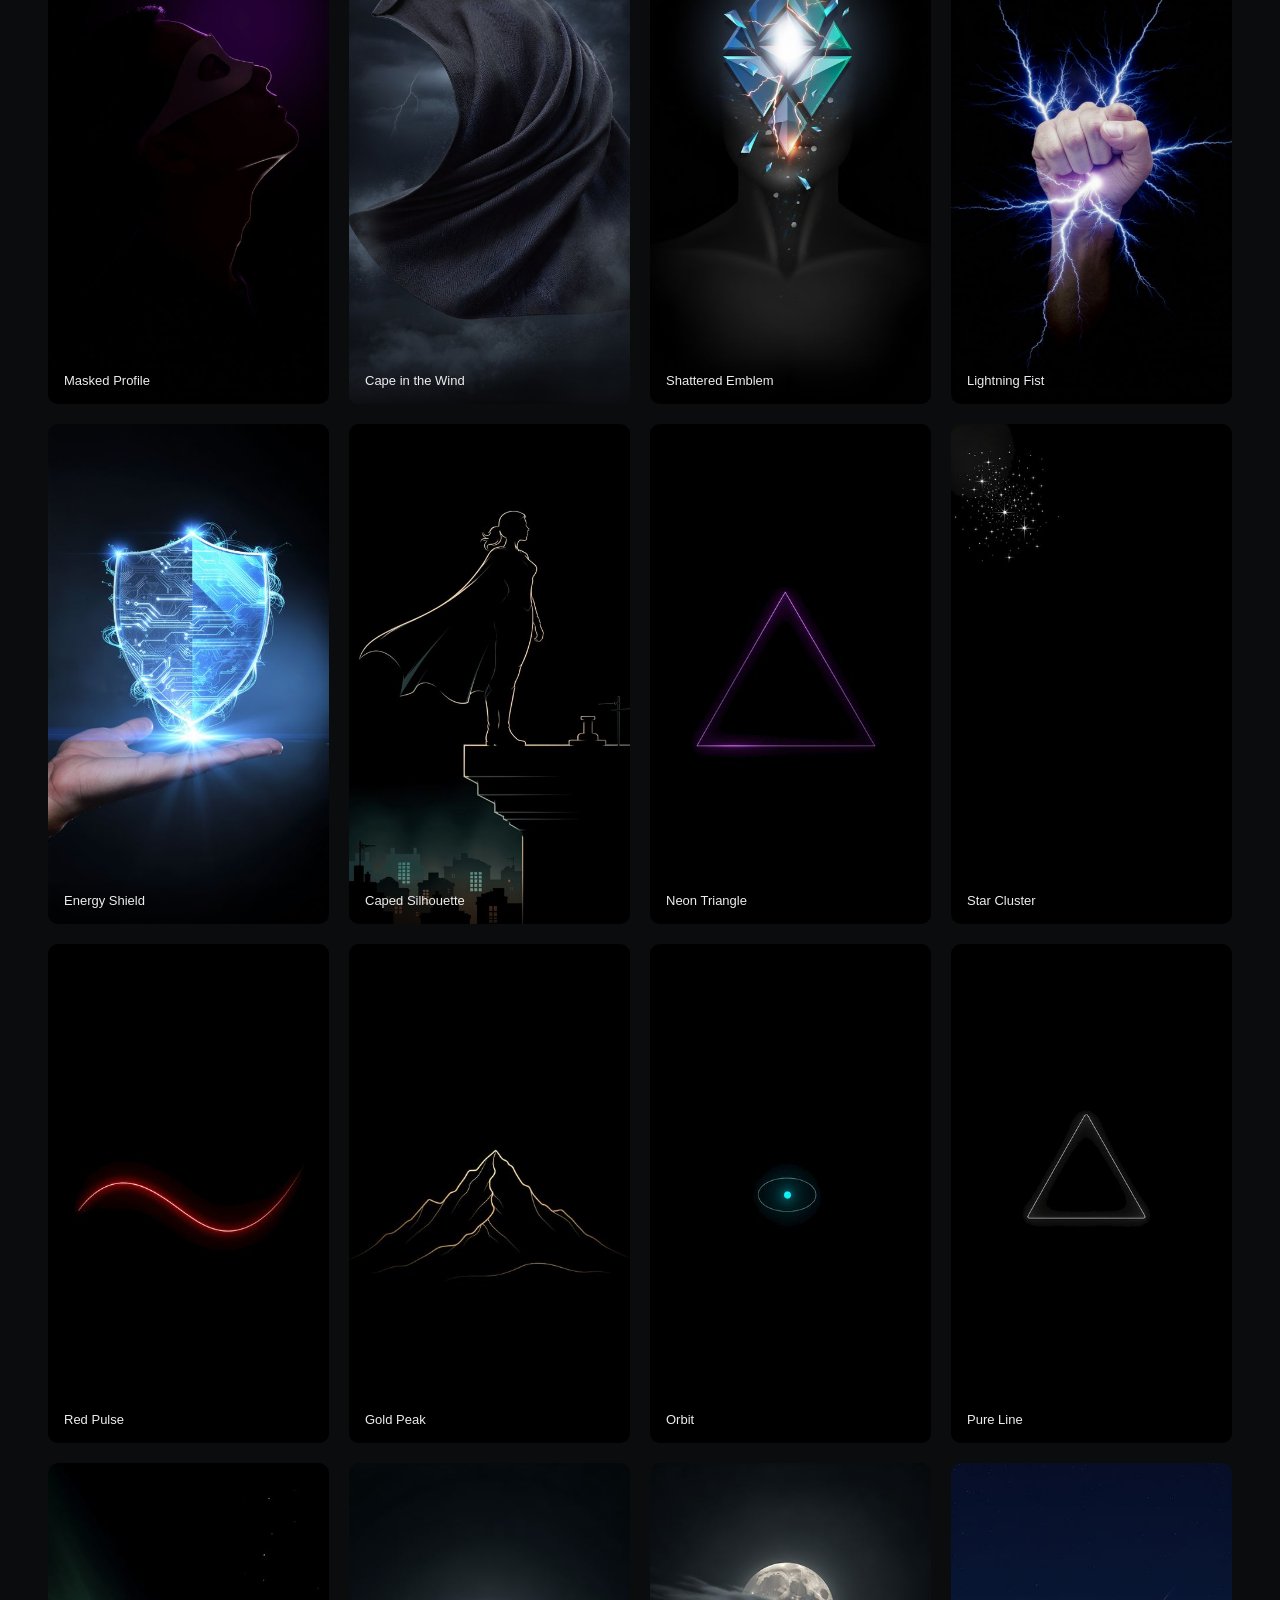
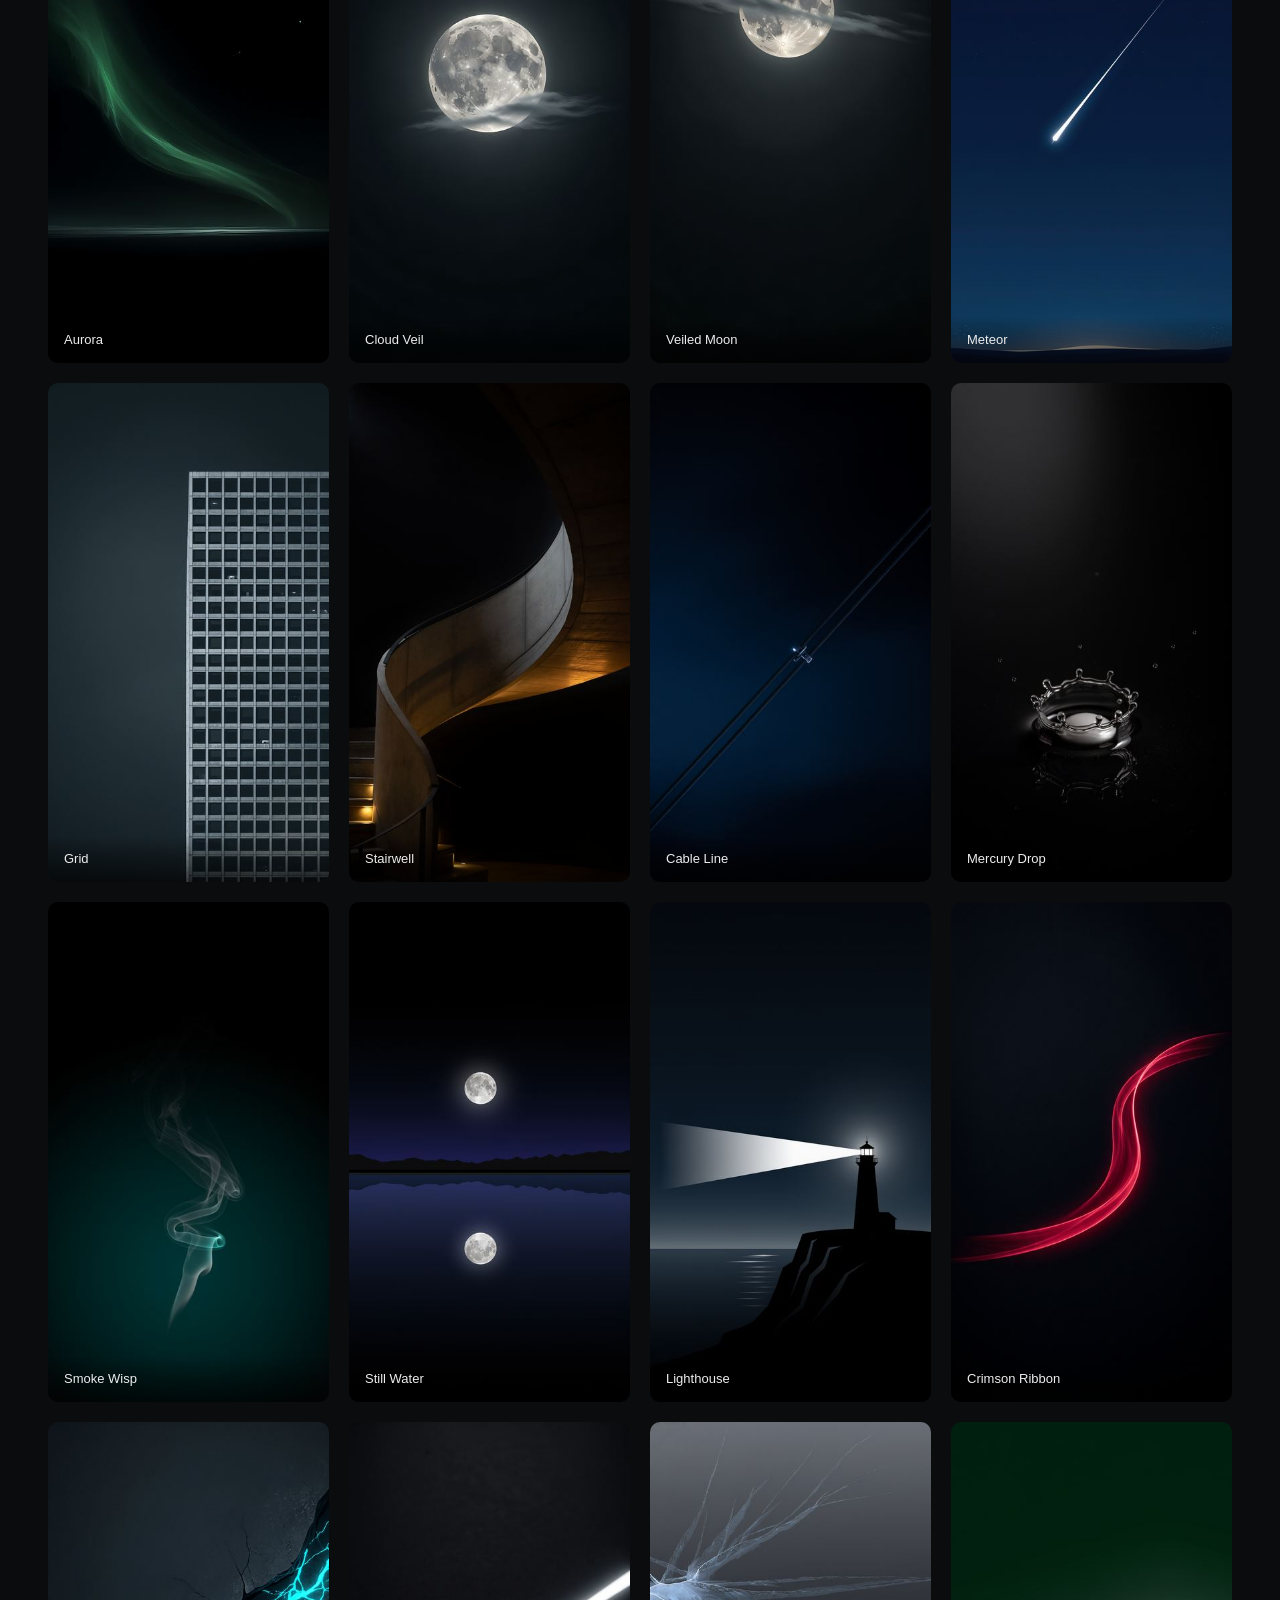
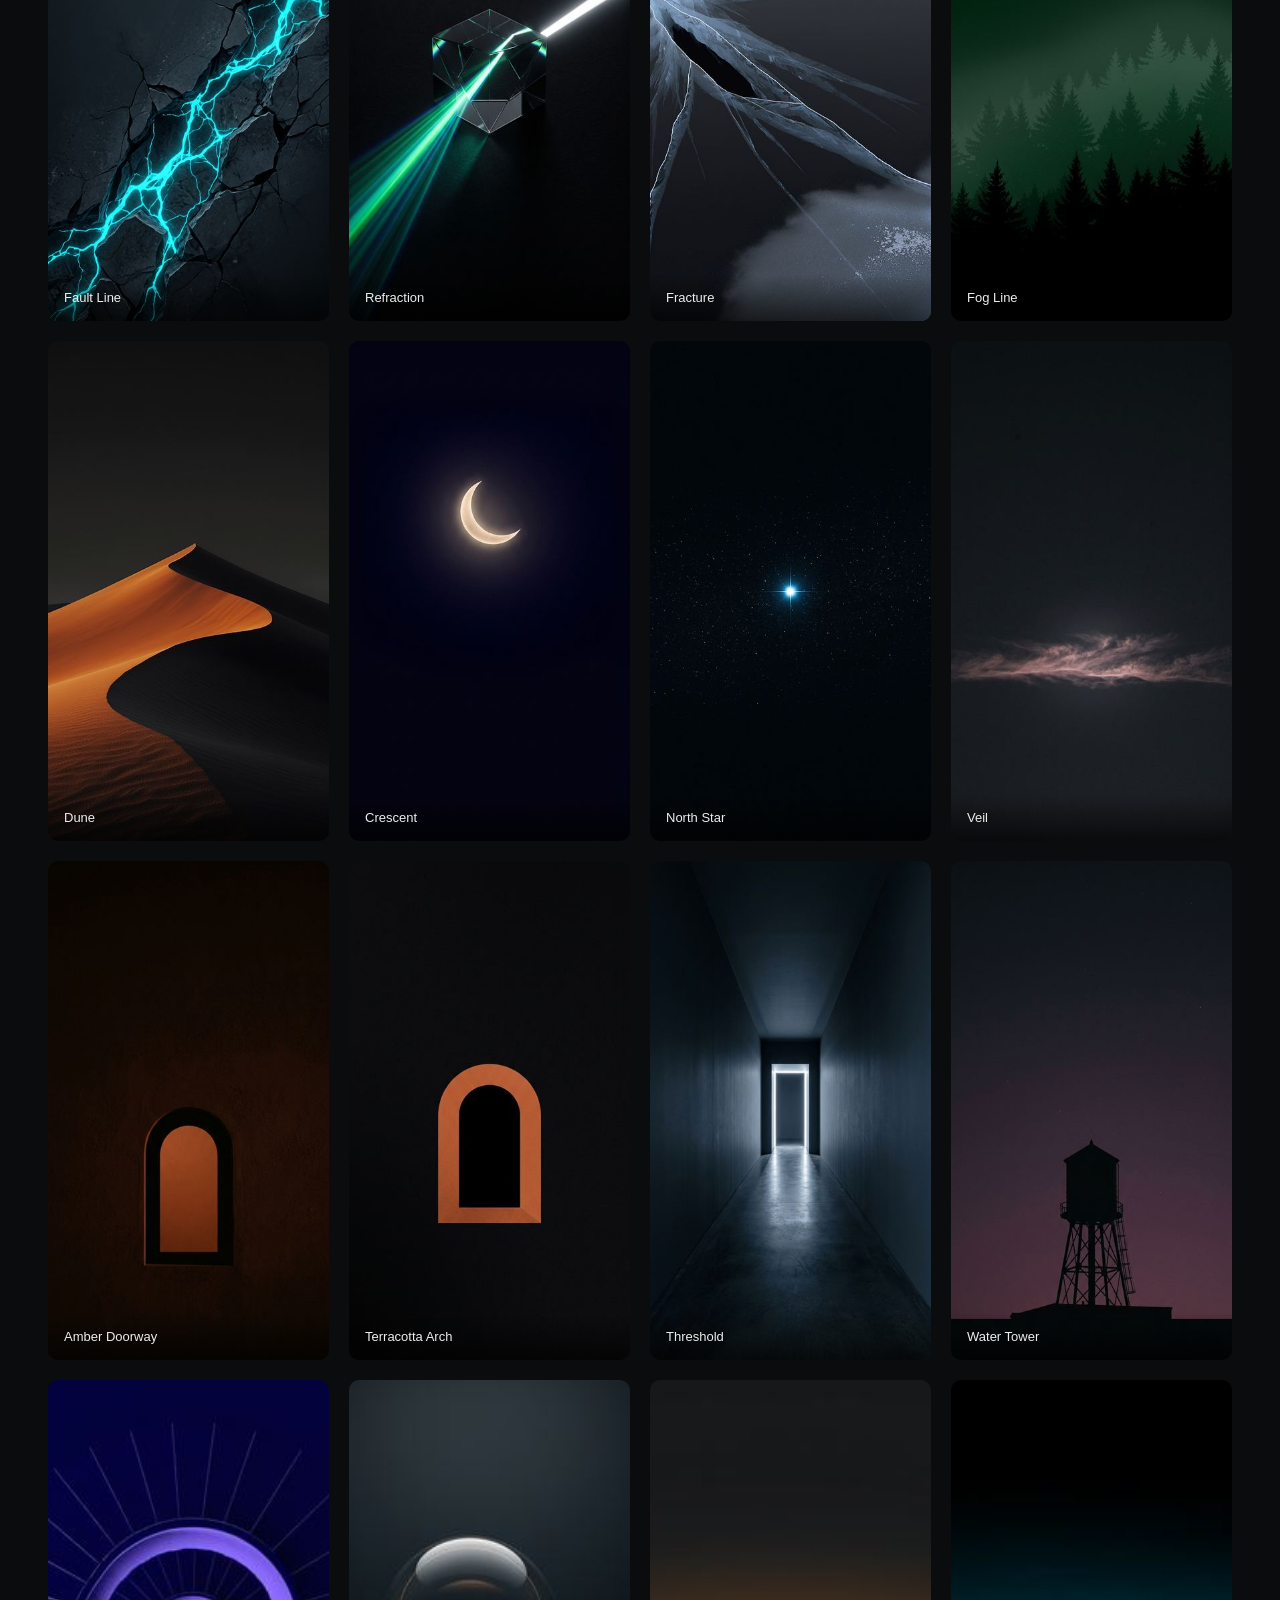
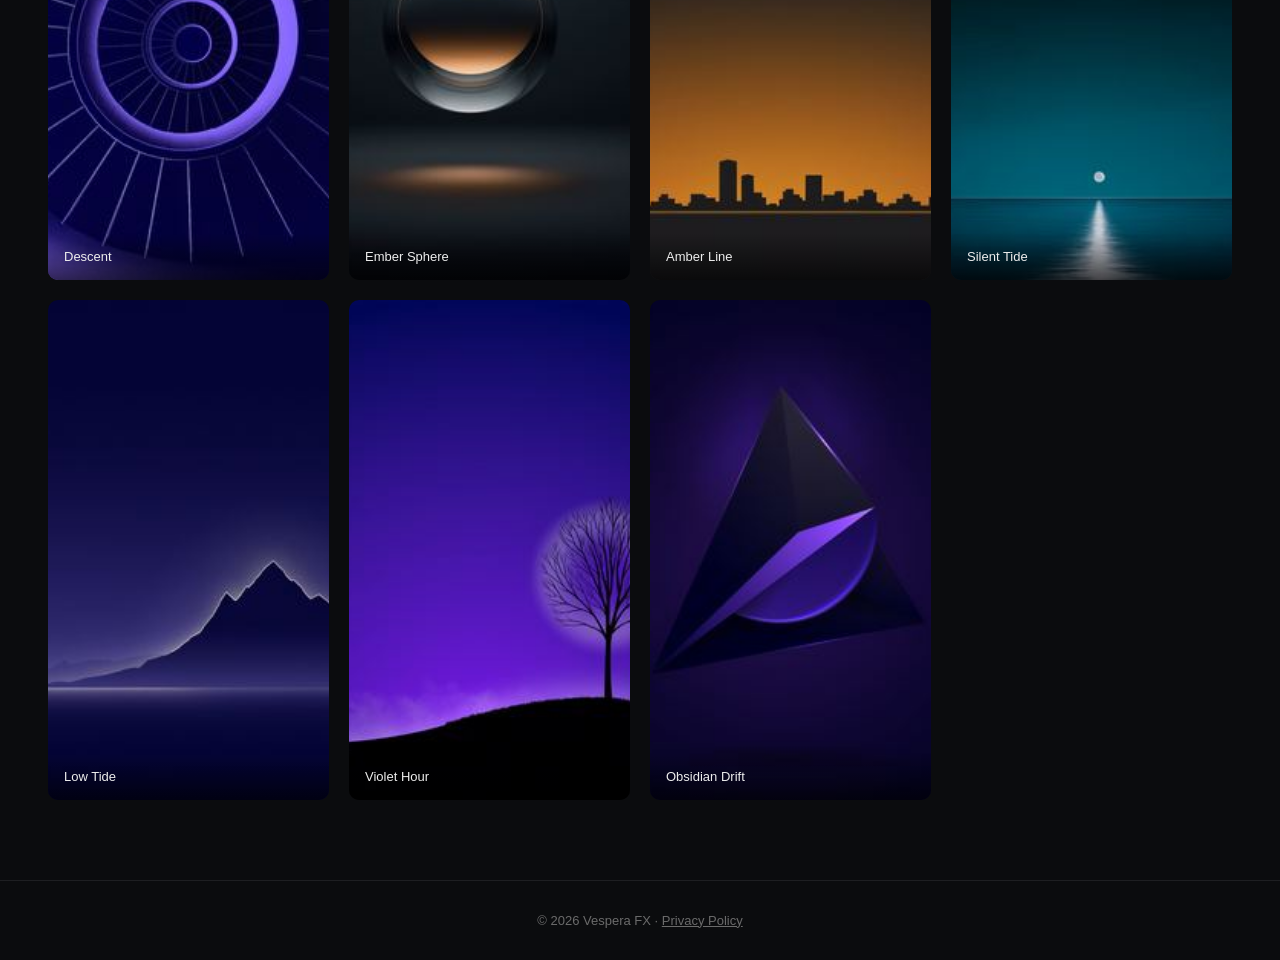
==== commit f040a276: "Add files via upload" ====
--- a/index.html
+++ b/index.html
@@ -5,7 +5,7 @@
   <meta name="viewport" content="width=device-width, initial-scale=1.0">
   <title>Vespera FX — Minimal Dark Wallpapers</title>
   <link rel="icon" type="image/png" href="logo.png">
-  <link rel="stylesheet" href="styles.css?v=5">
+  <link rel="stylesheet" href="styles.css?v=6">
 </head>
 
 <body>
@@ -24,8 +24,95 @@
     <p>Original, AI-crafted dark and minimal wallpapers — free to download, made for people who like their screens calm.</p>
   </section>
 
+  <div class="search-bar">
+    <input type="search" placeholder="Search all wallpapers..." aria-label="Search wallpapers">
+  </div>
+
+  <p class="no-results">No wallpapers match your search.</p>
+
   <!-- Every wallpaper, newest first. This is a real "Latest" feed now, not a fixed 3. -->
   <section class="grid">
+
+    <div class="card" data-resolution="1440 × 2560" data-size="111 KB">
+      <img src="images/thumbs/abstract-molten-gold.jpg" data-full="images/abstract-molten-gold.jpg" alt="Molten gold liquid metal frozen mid-drip against pure black" loading="lazy">
+      <div class="label">Molten Drip</div>
+    </div>
+    <div class="card" data-resolution="1440 × 2560" data-size="337 KB">
+      <img src="images/thumbs/abstract-fractured-crack.jpg" data-full="images/abstract-fractured-crack.jpg" alt="Fractured obsidian glass with a single crimson crack of light" loading="lazy">
+      <div class="label">Fault Glow</div>
+    </div>
+    <div class="card" data-resolution="1440 × 2560" data-size="267 KB">
+      <img src="images/thumbs/abstract-ink-drop.jpg" data-full="images/abstract-ink-drop.jpg" alt="Slow-motion ink drop dispersing in black water, deep blue and violet swirls" loading="lazy">
+      <div class="label">Ink Bloom</div>
+    </div>
+    <div class="card" data-resolution="1440 × 2560" data-size="136 KB">
+      <img src="images/thumbs/abstract-wireframe-sphere.jpg" data-full="images/abstract-wireframe-sphere.jpg" alt="Suspended geometric wireframe sphere glowing faint teal" loading="lazy">
+      <div class="label">Wire Sphere</div>
+    </div>
+    <div class="card" data-resolution="1440 × 2560" data-size="262 KB">
+      <img src="images/thumbs/landscape-fog-valley.jpg" data-full="images/landscape-fog-valley.jpg" alt="Fog rolling through a pine valley at dawn, cold blue light" loading="lazy">
+      <div class="label">Hollow Fog</div>
+    </div>
+    <div class="card" data-resolution="1440 × 2560" data-size="725 KB">
+      <img src="images/thumbs/landscape-lighthouse.jpg" data-full="images/landscape-lighthouse.jpg" alt="Solitary lighthouse on a rocky cliff against a stormy indigo sky" loading="lazy">
+      <div class="label">Storm Watch</div>
+    </div>
+    <div class="card" data-resolution="1440 × 2560" data-size="481 KB">
+      <img src="images/thumbs/landscape-desert-dunes.jpg" data-full="images/landscape-desert-dunes.jpg" alt="Desert dunes at blue hour with a single set of footprints" loading="lazy">
+      <div class="label">Blue Hour Trail</div>
+    </div>
+    <div class="card" data-resolution="1440 × 2560" data-size="442 KB">
+      <img src="images/thumbs/landscape-frozen-waterfall.jpg" data-full="images/landscape-frozen-waterfall.jpg" alt="Frozen waterfall between dark cliff walls, faint moonlight" loading="lazy">
+      <div class="label">Frozen Fall</div>
+    </div>
+    <div class="card" data-resolution="1440 × 2560" data-size="472 KB">
+      <img src="images/thumbs/architecture-brutalist-stairwell.jpg" data-full="images/architecture-brutalist-stairwell.jpg" alt="Brutalist concrete stairwell lit by a single warm light source" loading="lazy">
+      <div class="label">Concrete Ascent</div>
+    </div>
+    <div class="card" data-resolution="1440 × 2560" data-size="561 KB">
+      <img src="images/thumbs/architecture-glass-facade.jpg" data-full="images/architecture-glass-facade.jpg" alt="Glass skyscraper facade reflecting a sunset, geometric grid pattern" loading="lazy">
+      <div class="label">Mirrored Sky</div>
+    </div>
+    <div class="card" data-resolution="1440 × 2560" data-size="555 KB">
+      <img src="images/thumbs/architecture-cathedral-corridor.jpg" data-full="images/architecture-cathedral-corridor.jpg" alt="Empty cathedral corridor with light shafts through high windows" loading="lazy">
+      <div class="label">Sacred Light</div>
+    </div>
+    <div class="card" data-resolution="1440 × 2560" data-size="449 KB">
+      <img src="images/thumbs/architecture-parking-spiral.jpg" data-full="images/architecture-parking-spiral.jpg" alt="Minimalist spiral parking garage ramp, cool fluorescent lighting" loading="lazy">
+      <div class="label">Cool Descent</div>
+    </div>
+    <div class="card" data-resolution="1440 × 2560" data-size="522 KB">
+      <img src="images/thumbs/nightsky-milky-way.jpg" data-full="images/nightsky-milky-way.jpg" alt="Milky Way core over a silhouetted mountain ridge, long exposure star trails" loading="lazy">
+      <div class="label">Galactic Ridge</div>
+    </div>
+    <div class="card" data-resolution="1440 × 2560" data-size="246 KB">
+      <img src="images/thumbs/nightsky-meteor.jpg" data-full="images/nightsky-meteor.jpg" alt="Single bright meteor streaking across a deep purple night sky over calm water" loading="lazy">
+      <div class="label">Falling Star</div>
+    </div>
+    <div class="card" data-resolution="1440 × 2560" data-size="169 KB">
+      <img src="images/thumbs/nightsky-crescent-moon.jpg" data-full="images/nightsky-crescent-moon.jpg" alt="Crescent moon partially eclipsed by drifting storm clouds" loading="lazy">
+      <div class="label">Veiled Crescent</div>
+    </div>
+    <div class="card" data-resolution="1440 × 2560" data-size="68 KB">
+      <img src="images/thumbs/amoled-gold-peak.jpg" data-full="images/amoled-gold-peak.jpg" alt="Thin single gold line forming a mountain peak outline on pure black" loading="lazy">
+      <div class="label">Golden Ridge</div>
+    </div>
+    <div class="card" data-resolution="1440 × 2560" data-size="71 KB">
+      <img src="images/thumbs/amoled-star-cluster.jpg" data-full="images/amoled-star-cluster.jpg" alt="Small cluster of white pixel-sharp stars scattered on pure black" loading="lazy">
+      <div class="label">Pixel Stars</div>
+    </div>
+    <div class="card" data-resolution="1440 × 2560" data-size="44 KB">
+      <img src="images/thumbs/amoled-ember-dot.jpg" data-full="images/amoled-ember-dot.jpg" alt="One glowing red ember dot with faint smoke trail on pure black" loading="lazy">
+      <div class="label">Last Ember</div>
+    </div>
+    <div class="card" data-resolution="1440 × 2560" data-size="448 KB">
+      <img src="images/thumbs/hero-gargoyle.jpg" data-full="images/hero-gargoyle.jpg" alt="Cracked stone gargoyle close-up with glowing red eyes at night" loading="lazy">
+      <div class="label">Stone Watcher</div>
+    </div>
+    <div class="card" data-resolution="1440 × 2560" data-size="456 KB">
+      <img src="images/thumbs/hero-boots-landing.jpg" data-full="images/hero-boots-landing.jpg" alt="Hero's boots landing hard on a rain-soaked rooftop, splash detail" loading="lazy">
+      <div class="label">Hard Landing</div>
+    </div>
 
     <div class="card" data-resolution="1440 × 2560" data-size="72 KB">
       <img src="images/thumbs/hero-masked-profile.jpg" data-full="images/hero-masked-profile.jpg" alt="Side profile silhouette of a masked hero looking upward, faint glow outlining the mask edge" loading="lazy">
@@ -172,32 +259,32 @@
       <img src="images/thumbs/water-tower.jpg" data-full="images/water-tower.jpg" alt="Rooftop water tower silhouette against dusk sky" loading="lazy">
       <div class="label">Water Tower</div>
     </div>
-    <div class="card" data-resolution="1152 × 896" data-size="1.0 MB">
-      <img src="images/thumbs/spiral-staircase.jpg" data-full="images/spiral-staircase.jpg" alt="Spiral staircase viewed from above" loading="lazy">
+    <div class="card" data-resolution="1440 × 2560" data-size="494 KB">
+      <img src="images/thumbs/spiral-staircase.jpg" data-full="images/spiral-staircase.jpg" alt="Spiral staircase viewed from directly above, looking down into the center" loading="lazy">
       <div class="label">Descent</div>
     </div>
-    <div class="card" data-resolution="1152 × 896" data-size="39 KB">
-      <img src="images/thumbs/glass-orb.jpg" data-full="images/glass-orb.jpg" alt="Floating glass orb with amber glow" loading="lazy">
+    <div class="card" data-resolution="1440 × 2560" data-size="147 KB">
+      <img src="images/thumbs/glass-orb.jpg" data-full="images/glass-orb.jpg" alt="Floating translucent glass orb with warm amber inner glow" loading="lazy">
       <div class="label">Ember Sphere</div>
     </div>
-    <div class="card" data-resolution="1152 × 896" data-size="34 KB">
-      <img src="images/thumbs/city-skyline.jpg" data-full="images/city-skyline.jpg" alt="Distant city skyline silhouette at sunset" loading="lazy">
+    <div class="card" data-resolution="1440 × 2560" data-size="111 KB">
+      <img src="images/thumbs/city-skyline.jpg" data-full="images/city-skyline.jpg" alt="Distant city skyline silhouette at sunset, warm amber sky" loading="lazy">
       <div class="label">Amber Line</div>
     </div>
-    <div class="card" data-resolution="1152 × 896" data-size="46 KB">
-      <img src="images/thumbs/ocean-horizon.jpg" data-full="images/ocean-horizon.jpg" alt="Calm ocean horizon with moon reflection" loading="lazy">
+    <div class="card" data-resolution="1440 × 2560" data-size="310 KB">
+      <img src="images/thumbs/ocean-horizon.jpg" data-full="images/ocean-horizon.jpg" alt="Calm ocean horizon at night with a moon reflected on the water" loading="lazy">
       <div class="label">Silent Tide</div>
     </div>
-    <div class="card" data-resolution="1152 × 896" data-size="37 KB">
-      <img src="images/thumbs/mountain.jpg" data-full="images/mountain.jpg" alt="Mountain silhouette with glowing edge at night" loading="lazy">
+    <div class="card" data-resolution="1440 × 2560" data-size="272 KB">
+      <img src="images/thumbs/mountain.jpg" data-full="images/mountain.jpg" alt="Mountain range silhouette with a glowing amber edge against a night sky" loading="lazy">
       <div class="label">Low Tide</div>
     </div>
-    <div class="card" data-resolution="1152 × 896" data-size="62 KB">
-      <img src="images/thumbs/lone-tree.jpg" data-full="images/lone-tree.jpg" alt="Lone tree silhouette under violet night sky" loading="lazy">
+    <div class="card" data-resolution="1440 × 2560" data-size="439 KB">
+      <img src="images/thumbs/lone-tree.jpg" data-full="images/lone-tree.jpg" alt="Lone bare tree silhouette standing under a violet night sky" loading="lazy">
       <div class="label">Violet Hour</div>
     </div>
-    <div class="card" data-resolution="1152 × 896" data-size="29 KB">
-      <img src="images/thumbs/abstract-shape.jpg" data-full="images/abstract-shape.jpg" alt="Abstract violet shape on dark background" loading="lazy">
+    <div class="card" data-resolution="1440 × 2560" data-size="87 KB">
+      <img src="images/thumbs/abstract-shape.jpg" data-full="images/abstract-shape.jpg" alt="Abstract violet organic shape floating on pure black, soft glow" loading="lazy">
       <div class="label">Obsidian Drift</div>
     </div>
 
@@ -213,7 +300,7 @@
     <a class="lightbox-download" id="lightboxDownload" href="" download>Download Wallpaper</a>
   </div>
 
-  <script src="script.js?v=5"></script>
+  <script src="script.js?v=6"></script>
   <footer style="text-align: center; padding: 32px 20px; border-top: 1px solid #1E1F22; color: #6B6B6B; font-size: 13px;">
     &copy; 2026 Vespera FX &middot; <a href="privacy.html" style="color: #6B6B6B;">Privacy Policy</a>
   </footer>
--- a/styles.css
+++ b/styles.css
@@ -82,6 +82,39 @@
   color: #A0A0A0;
   font-size: 17px;
   line-height: 1.6;
+}
+
+.search-bar {
+  padding: 0 48px 32px;
+}
+
+.search-bar input {
+  width: 100%;
+  max-width: 480px;
+  background: #16171A;
+  border: 1px solid #2A2B2E;
+  border-radius: 8px;
+  padding: 12px 16px;
+  font-size: 15px;
+  color: #EDEDED;
+  font-family: inherit;
+  outline: none;
+  transition: border-color 0.15s ease;
+}
+
+.search-bar input::placeholder {
+  color: #6B6C70;
+}
+
+.search-bar input:focus {
+  border-color: #6E6AF6;
+}
+
+.no-results {
+  display: none;
+  padding: 0 48px 48px;
+  color: #A0A0A0;
+  font-size: 15px;
 }
 
 .page-heading {
@@ -356,6 +389,18 @@
     font-size: 26px;
   }
 
+  .search-bar {
+    padding: 0 20px 24px;
+  }
+
+  .search-bar input {
+    max-width: 100%;
+  }
+
+  .no-results {
+    padding: 0 20px 40px;
+  }
+
   .grid, .category-grid {
     padding: 0 20px 48px;
     gap: 14px;
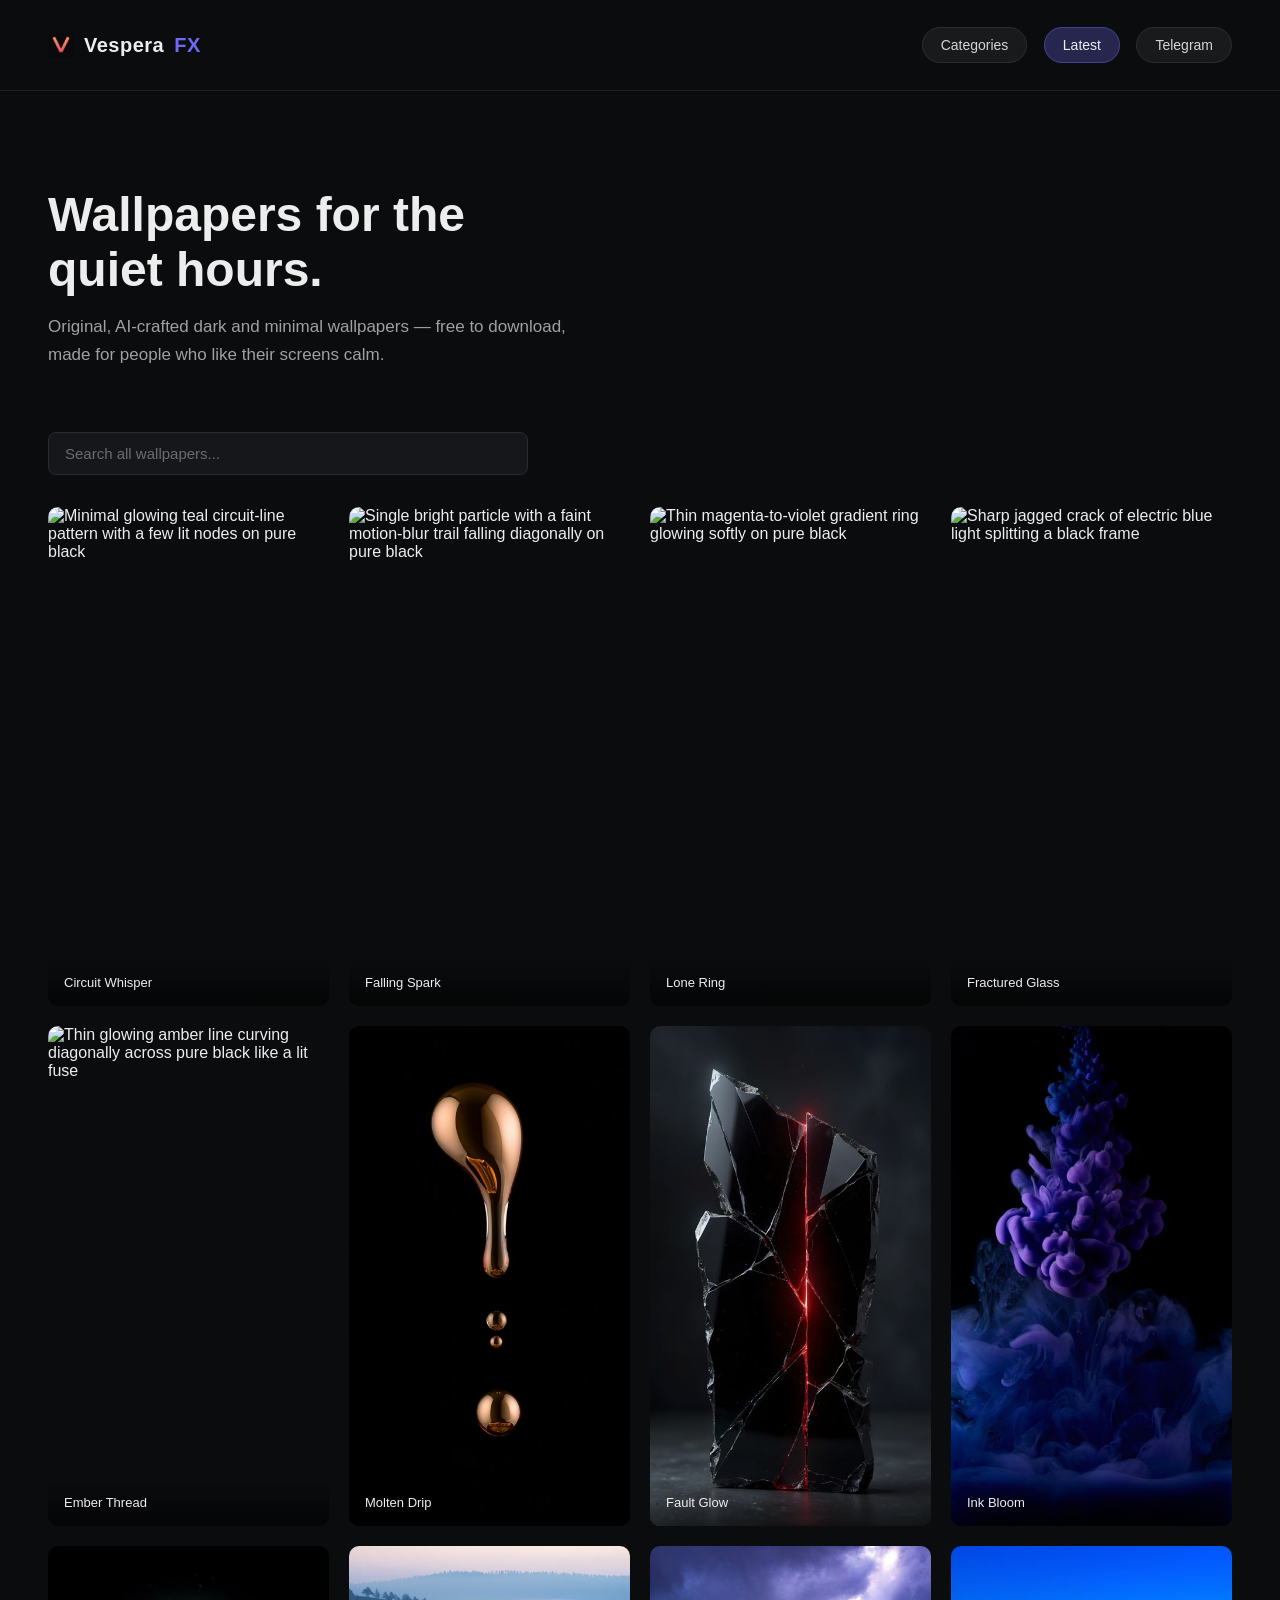
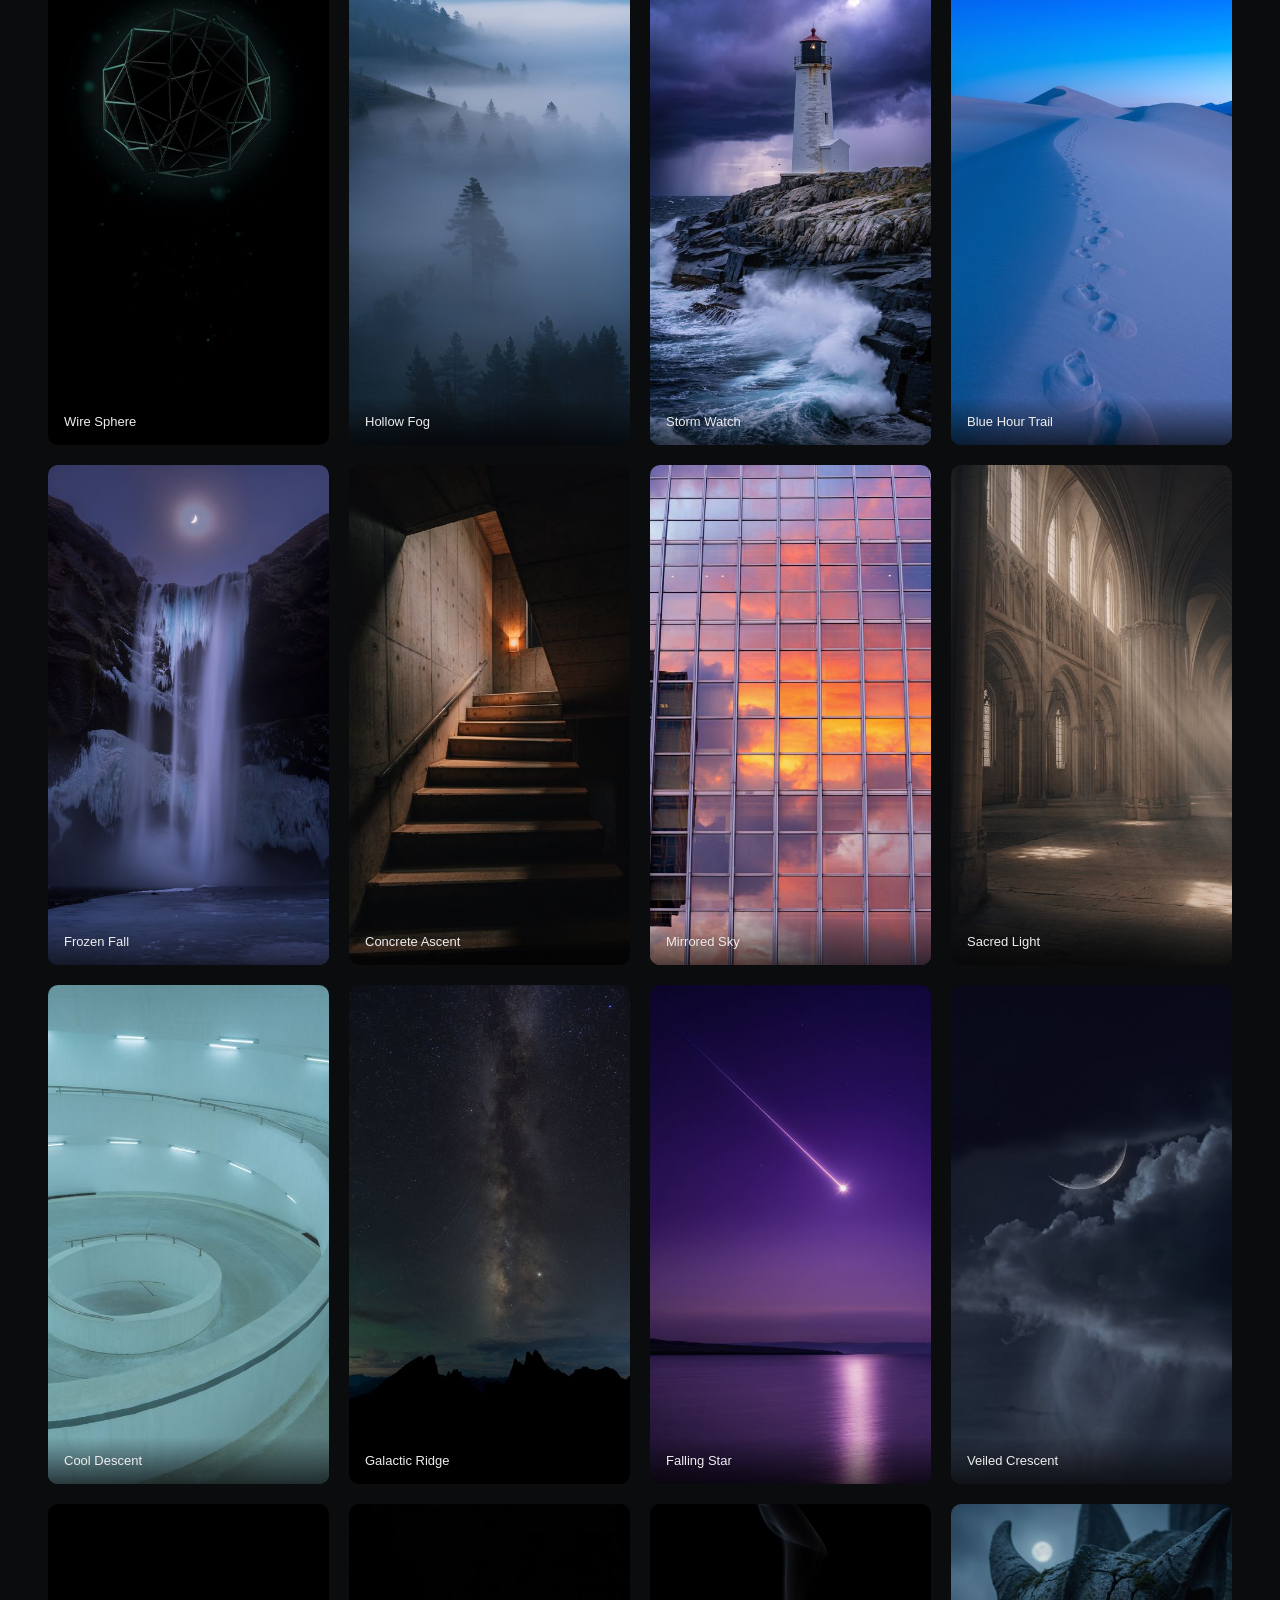
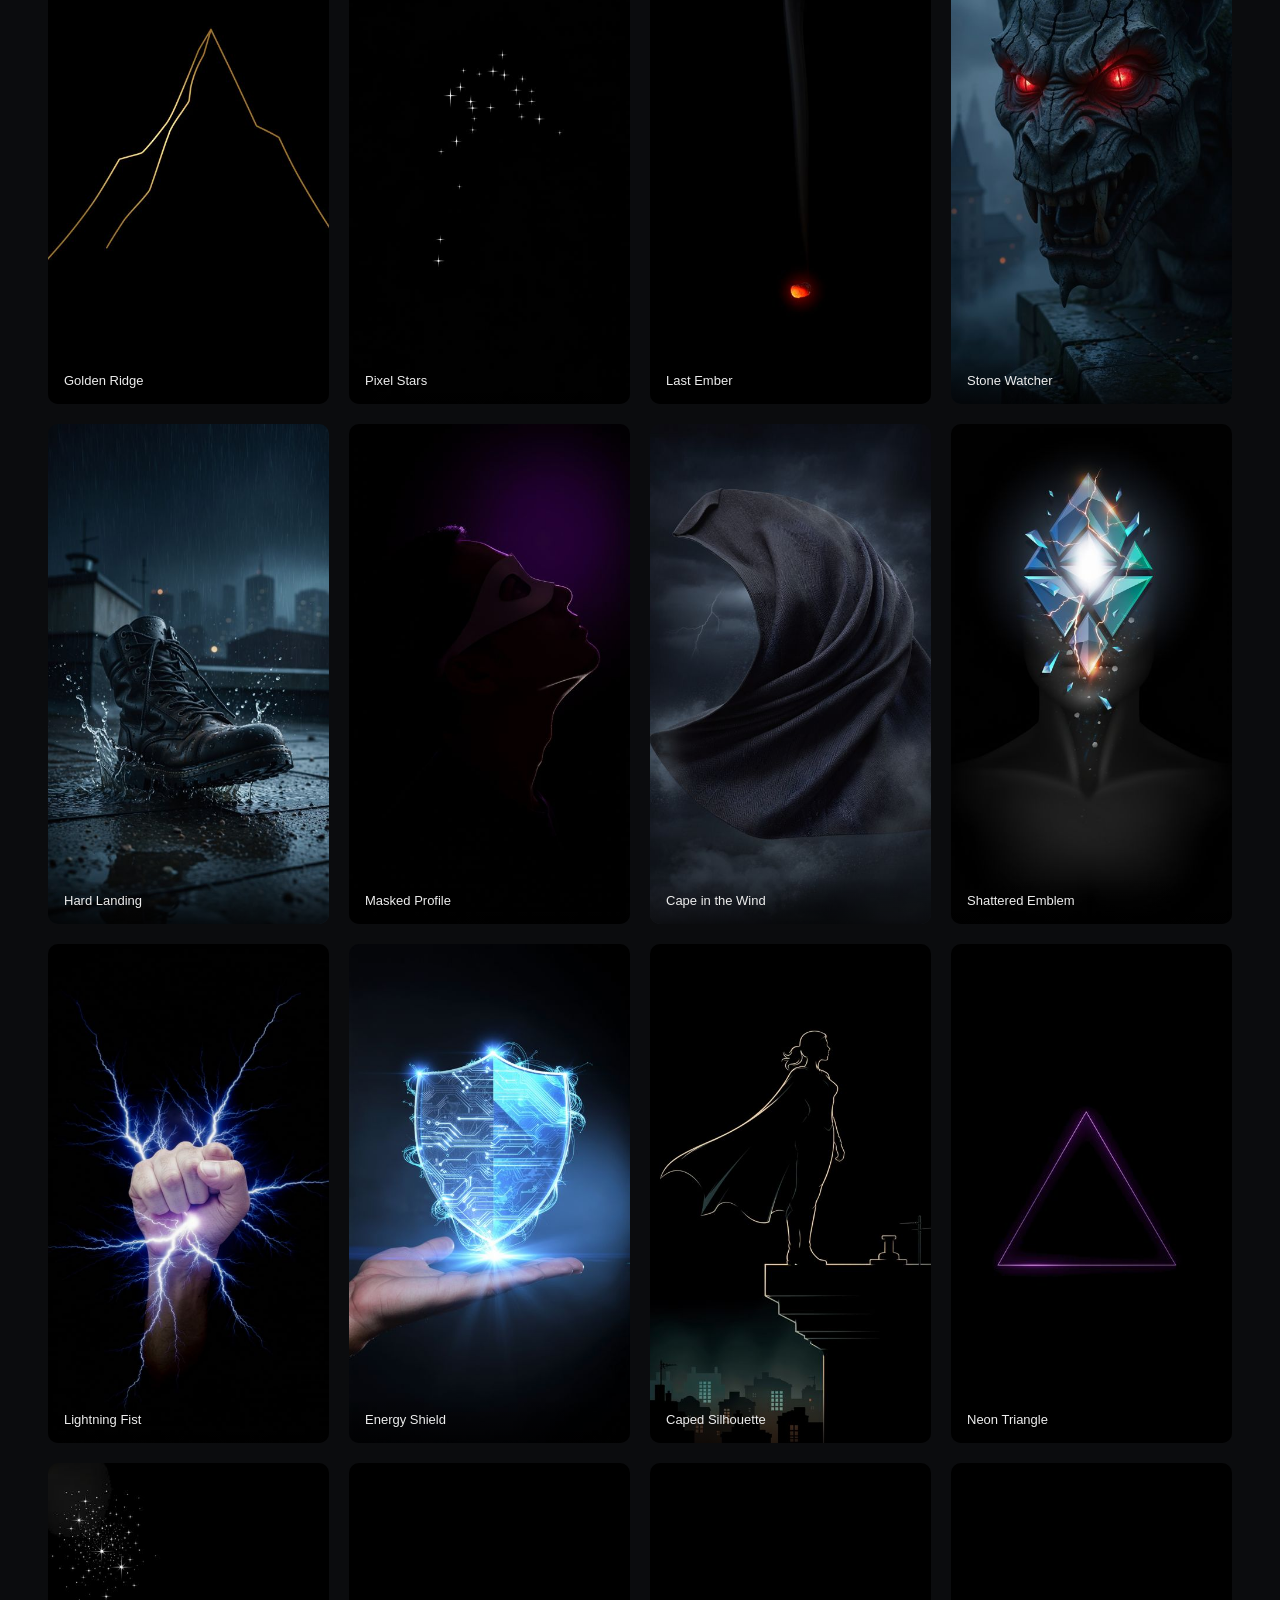
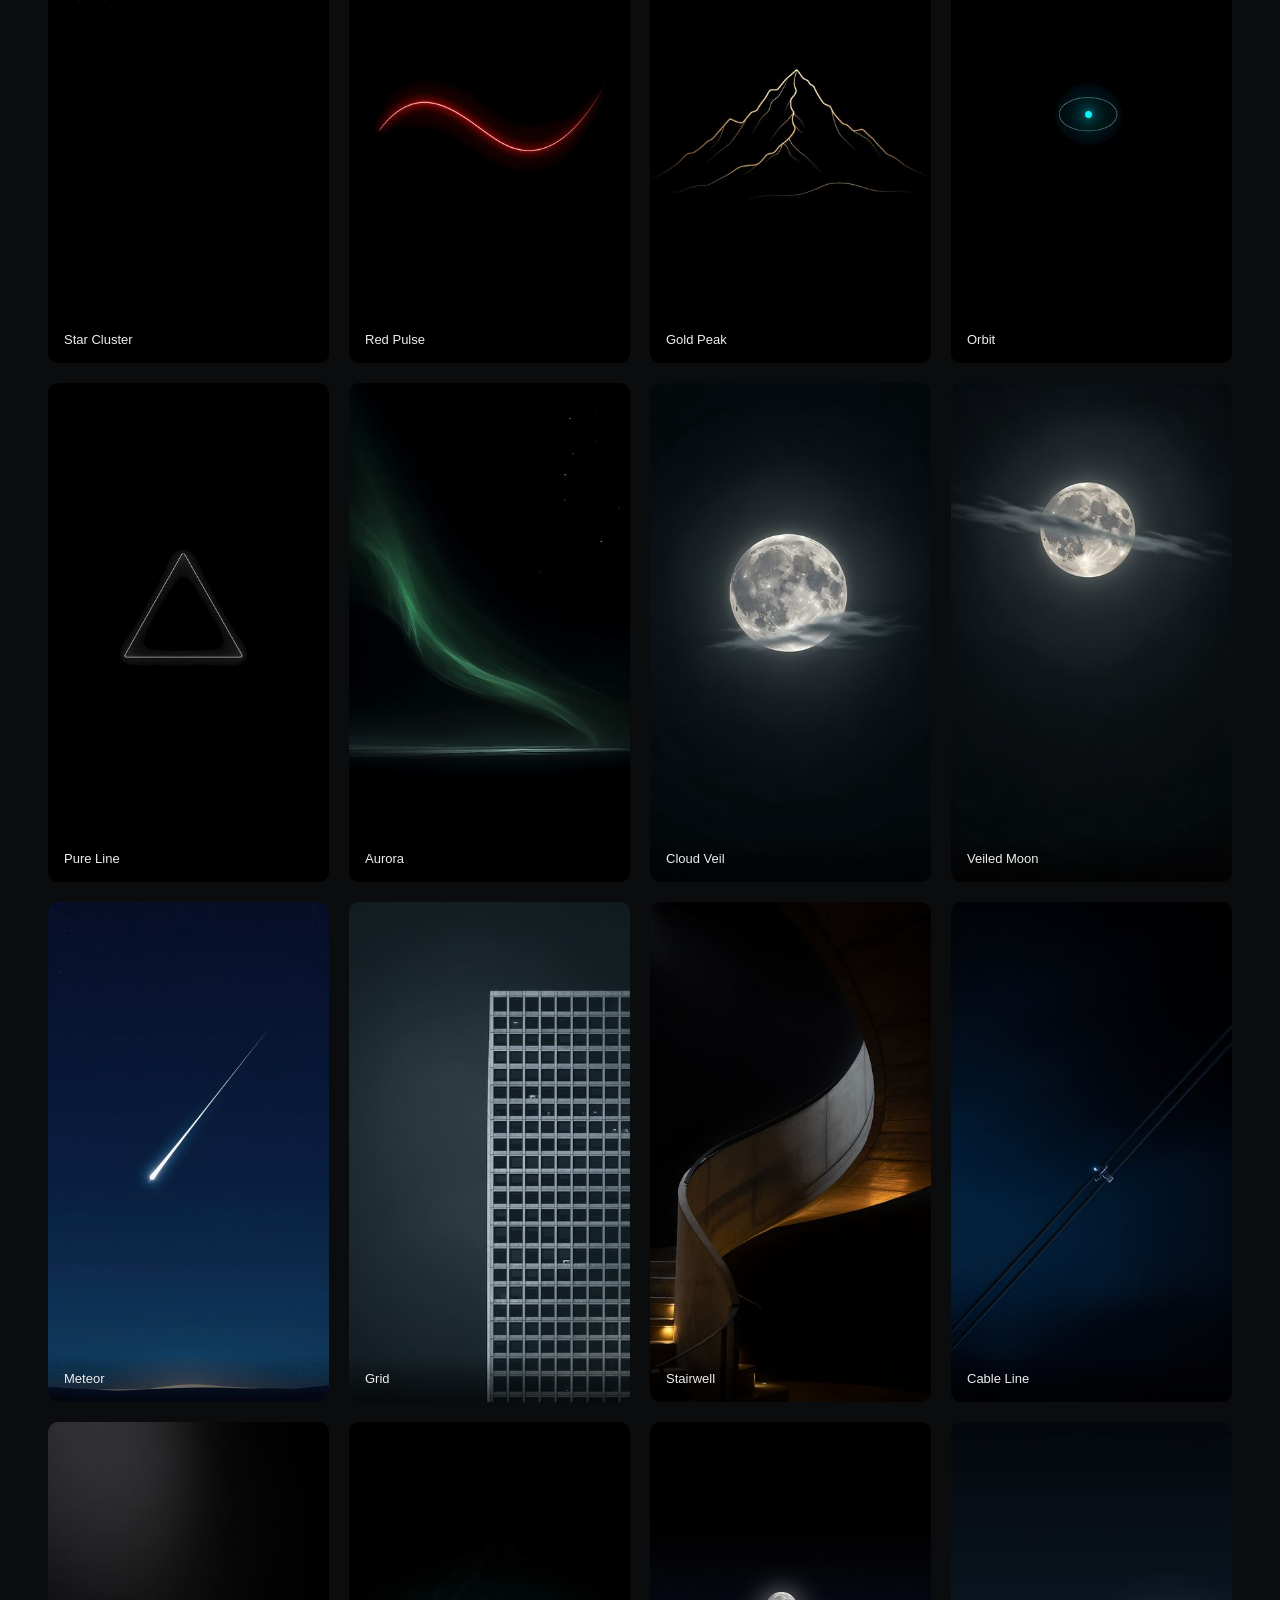
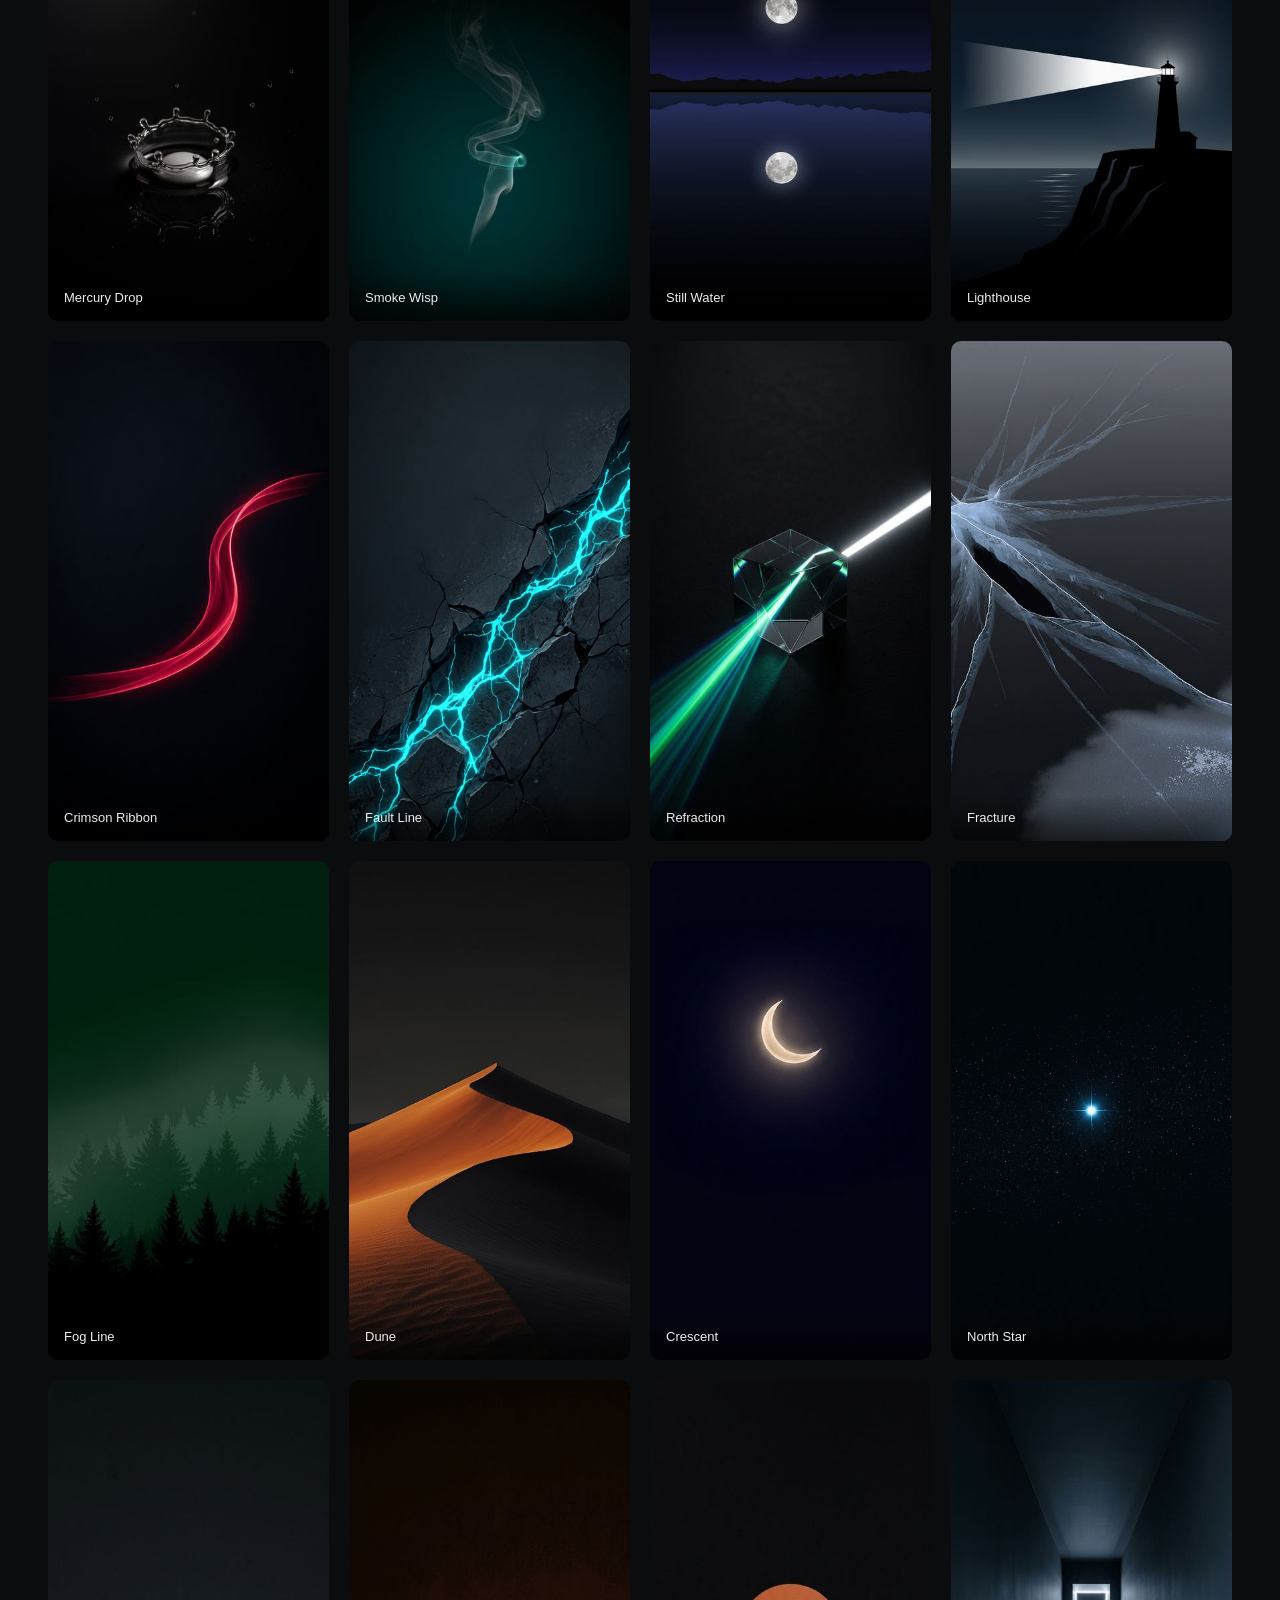
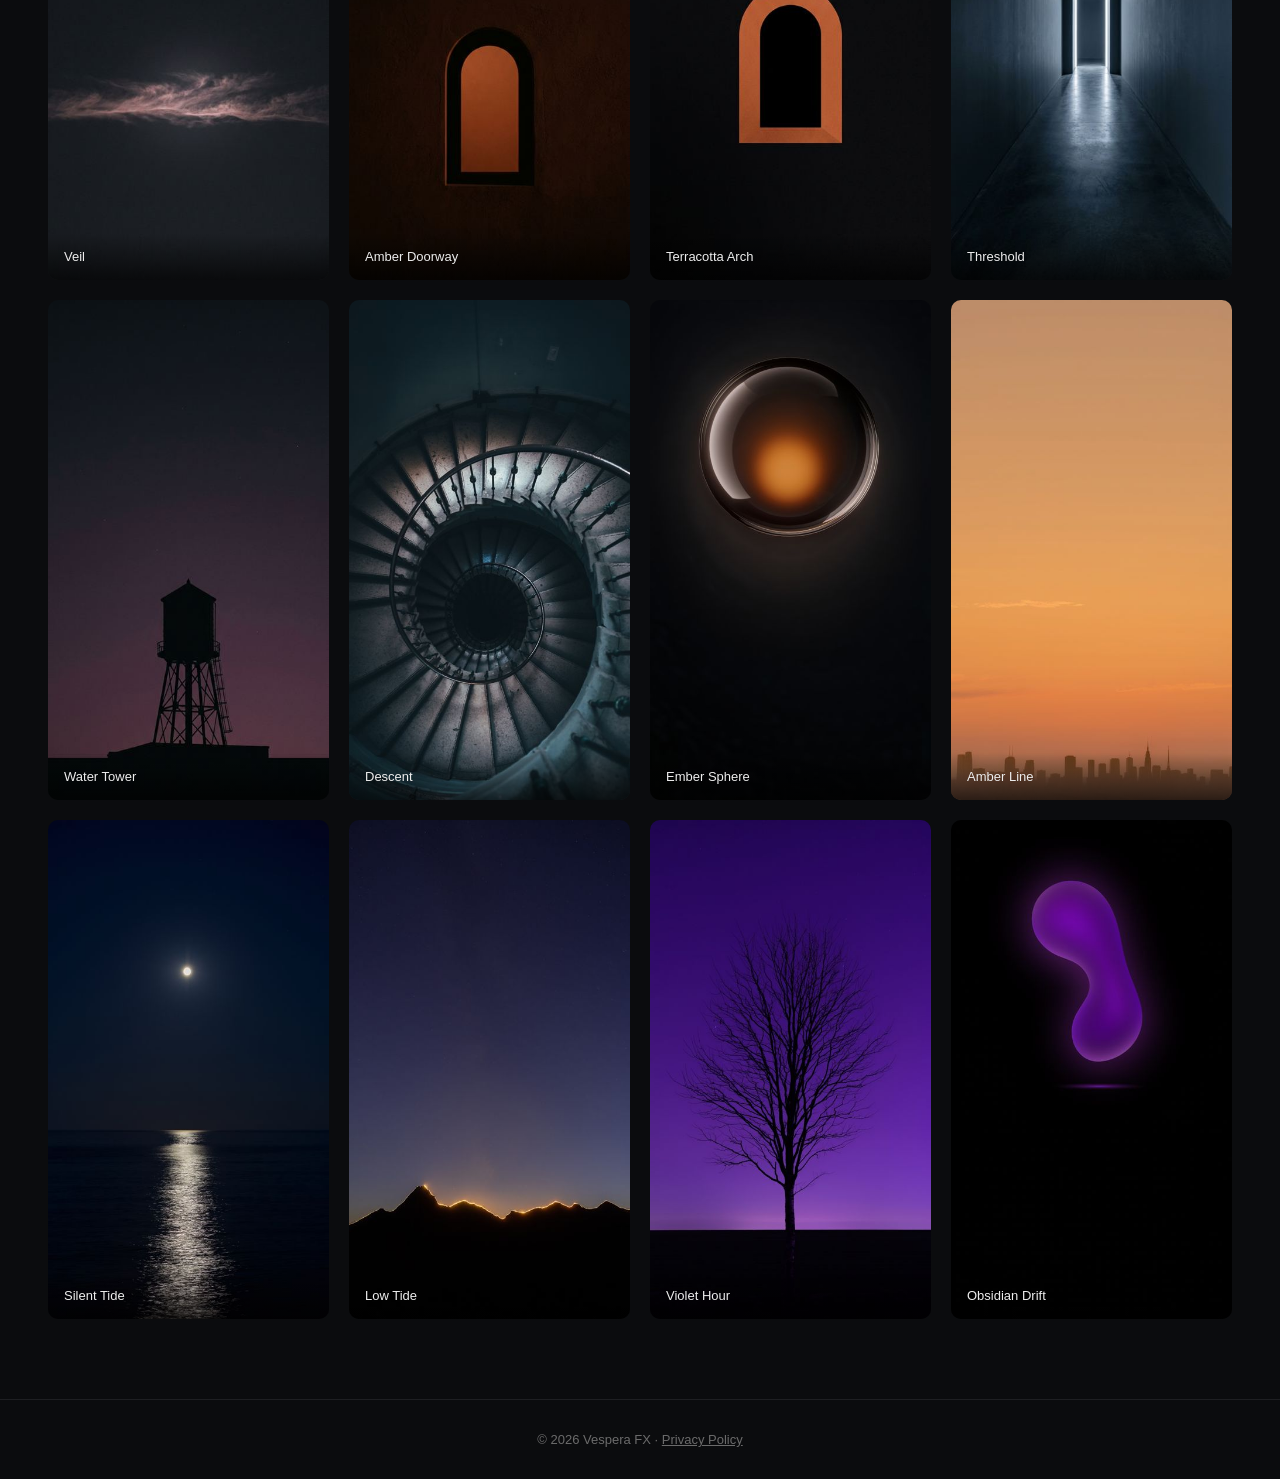
==== commit a79242b2: "Add files via upload" ====
--- a/index.html
+++ b/index.html
@@ -33,6 +33,27 @@
   <!-- Every wallpaper, newest first. This is a real "Latest" feed now, not a fixed 3. -->
   <section class="grid">
 
+    <div class="card" data-resolution="1440 × 2560" data-size="55 KB">
+      <img src="images/thumbs/amoled-circuit-whisper.jpg" data-full="images/amoled-circuit-whisper.jpg" alt="Minimal glowing teal circuit-line pattern with a few lit nodes on pure black" loading="lazy">
+      <div class="label">Circuit Whisper</div>
+    </div>
+    <div class="card" data-resolution="1440 × 2560" data-size="43 KB">
+      <img src="images/thumbs/amoled-falling-spark.jpg" data-full="images/amoled-falling-spark.jpg" alt="Single bright particle with a faint motion-blur trail falling diagonally on pure black" loading="lazy">
+      <div class="label">Falling Spark</div>
+    </div>
+    <div class="card" data-resolution="1440 × 2560" data-size="85 KB">
+      <img src="images/thumbs/amoled-lone-ring.jpg" data-full="images/amoled-lone-ring.jpg" alt="Thin magenta-to-violet gradient ring glowing softly on pure black" loading="lazy">
+      <div class="label">Lone Ring</div>
+    </div>
+    <div class="card" data-resolution="1440 × 2560" data-size="129 KB">
+      <img src="images/thumbs/amoled-fractured-glass.jpg" data-full="images/amoled-fractured-glass.jpg" alt="Sharp jagged crack of electric blue light splitting a black frame" loading="lazy">
+      <div class="label">Fractured Glass</div>
+    </div>
+    <div class="card" data-resolution="1440 × 2560" data-size="112 KB">
+      <img src="images/thumbs/amoled-ember-thread.jpg" data-full="images/amoled-ember-thread.jpg" alt="Thin glowing amber line curving diagonally across pure black like a lit fuse" loading="lazy">
+      <div class="label">Ember Thread</div>
+    </div>
+
     <div class="card" data-resolution="1440 × 2560" data-size="111 KB">
       <img src="images/thumbs/abstract-molten-gold.jpg" data-full="images/abstract-molten-gold.jpg" alt="Molten gold liquid metal frozen mid-drip against pure black" loading="lazy">
       <div class="label">Molten Drip</div>
